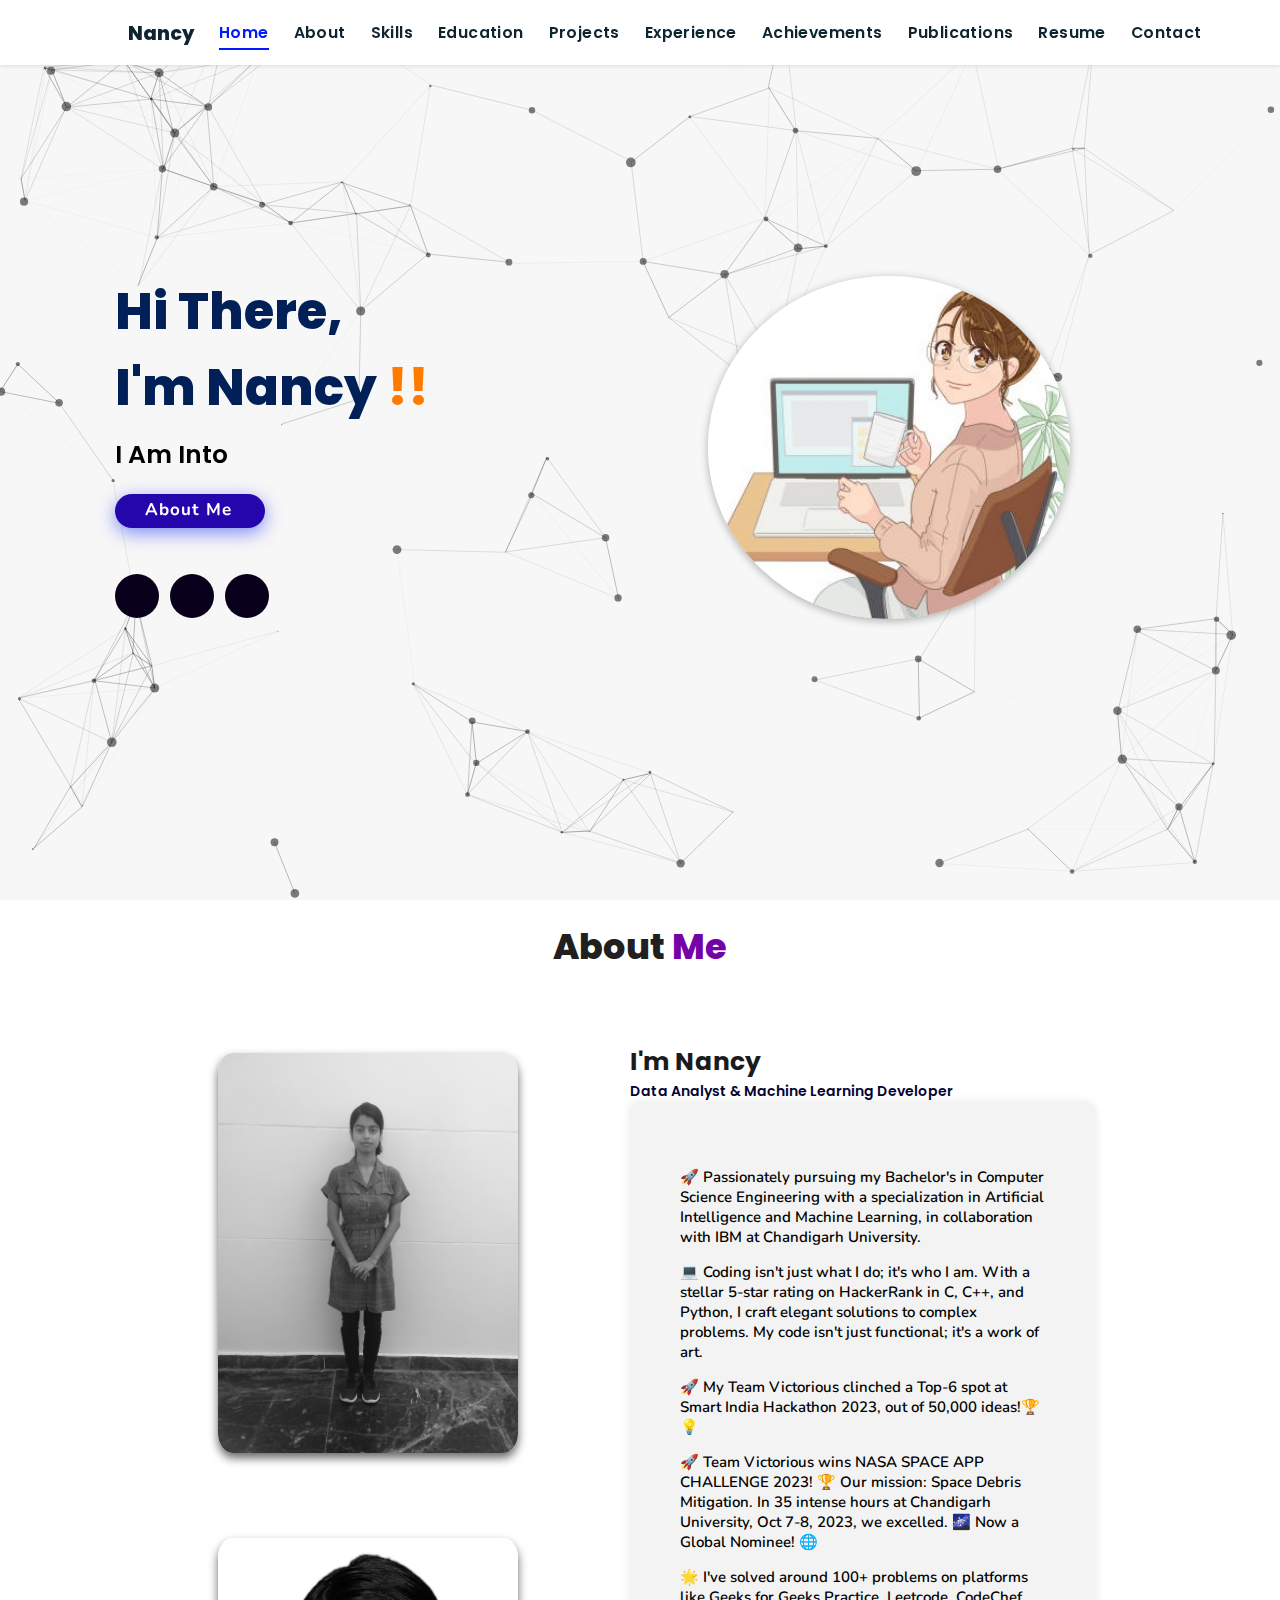
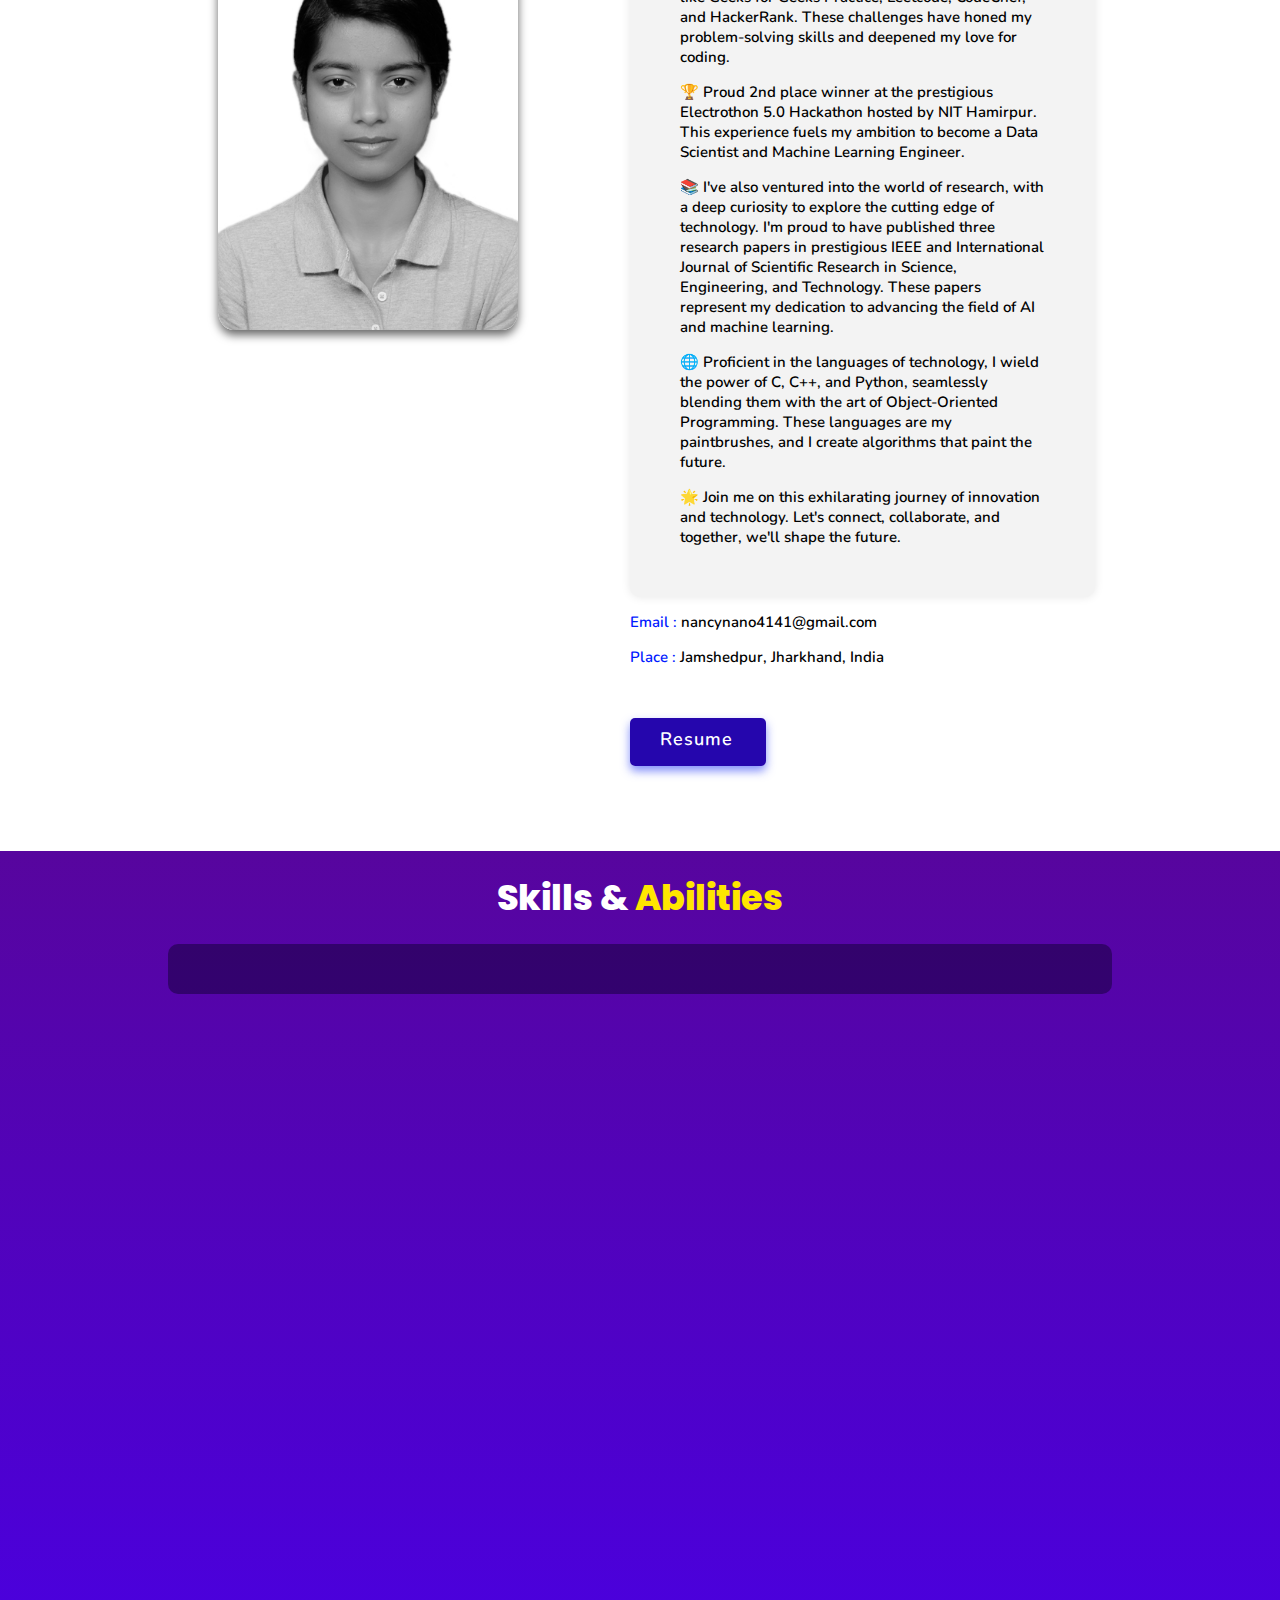
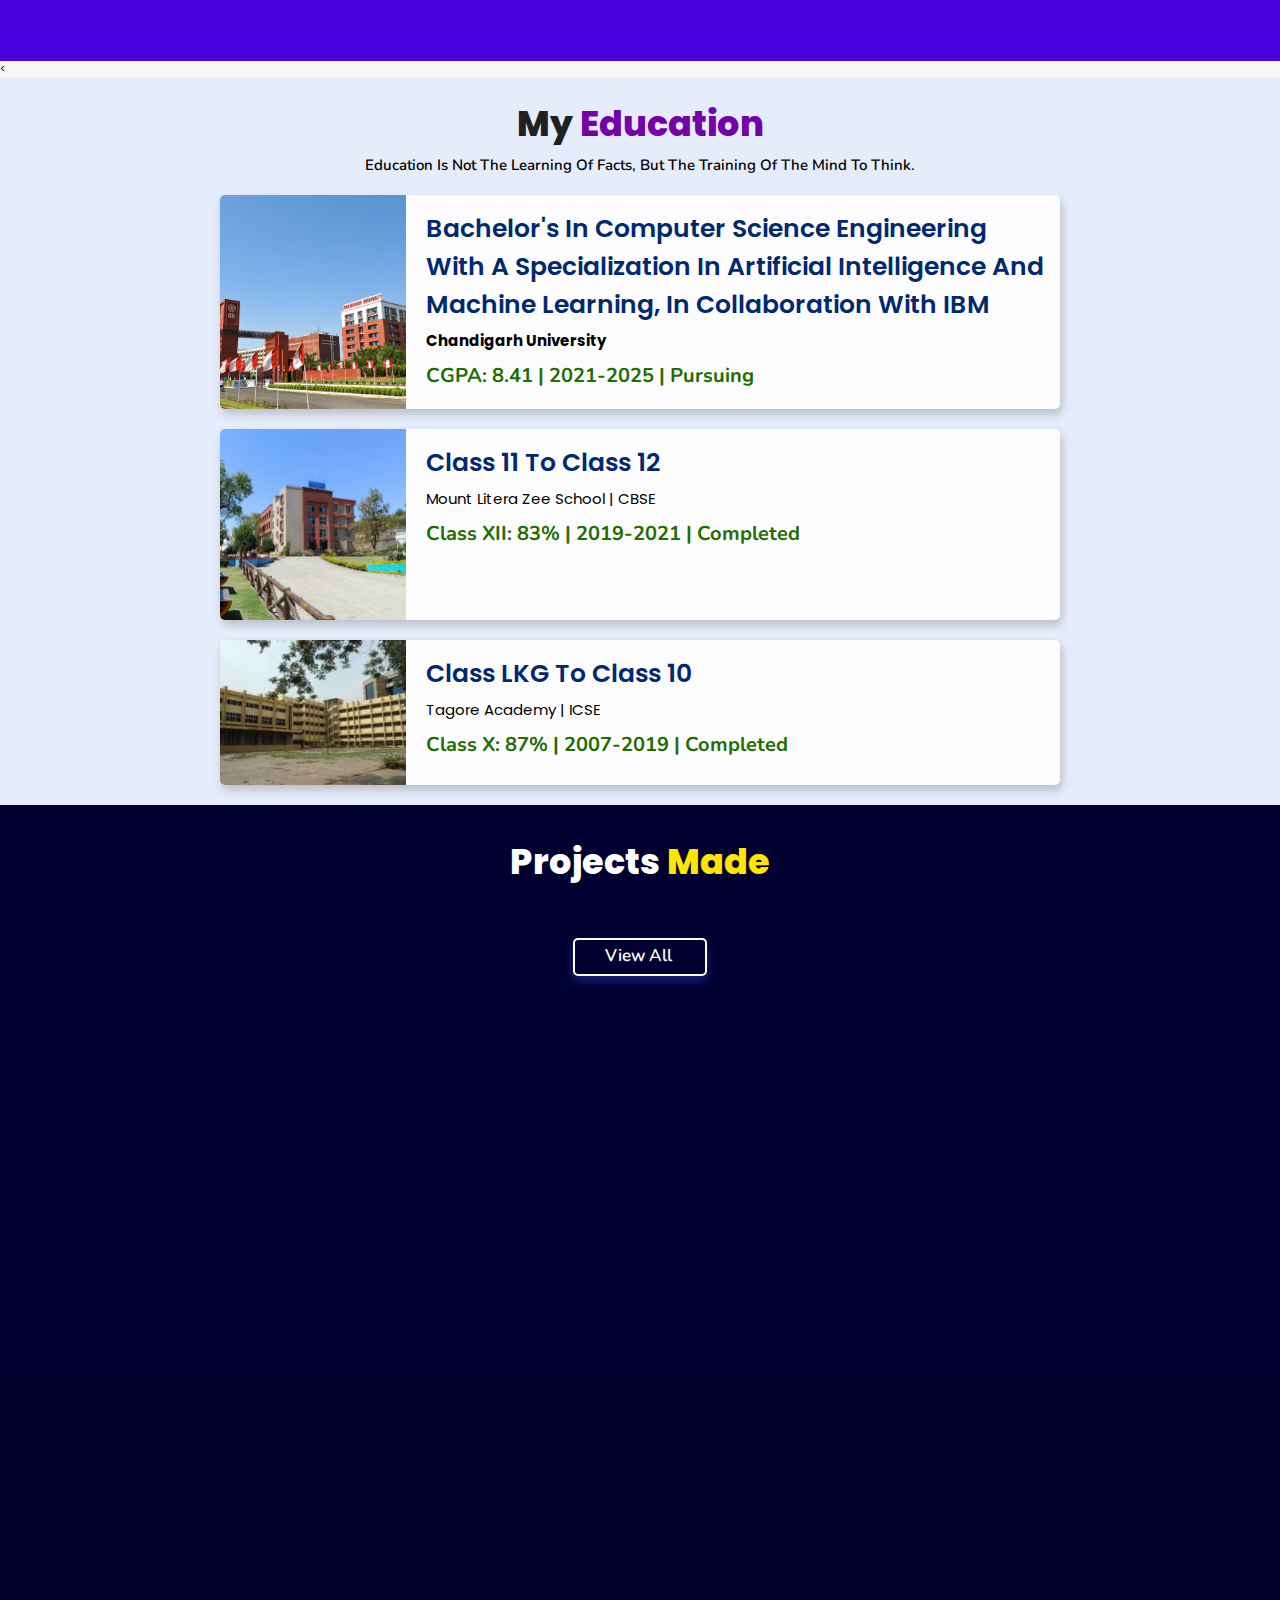
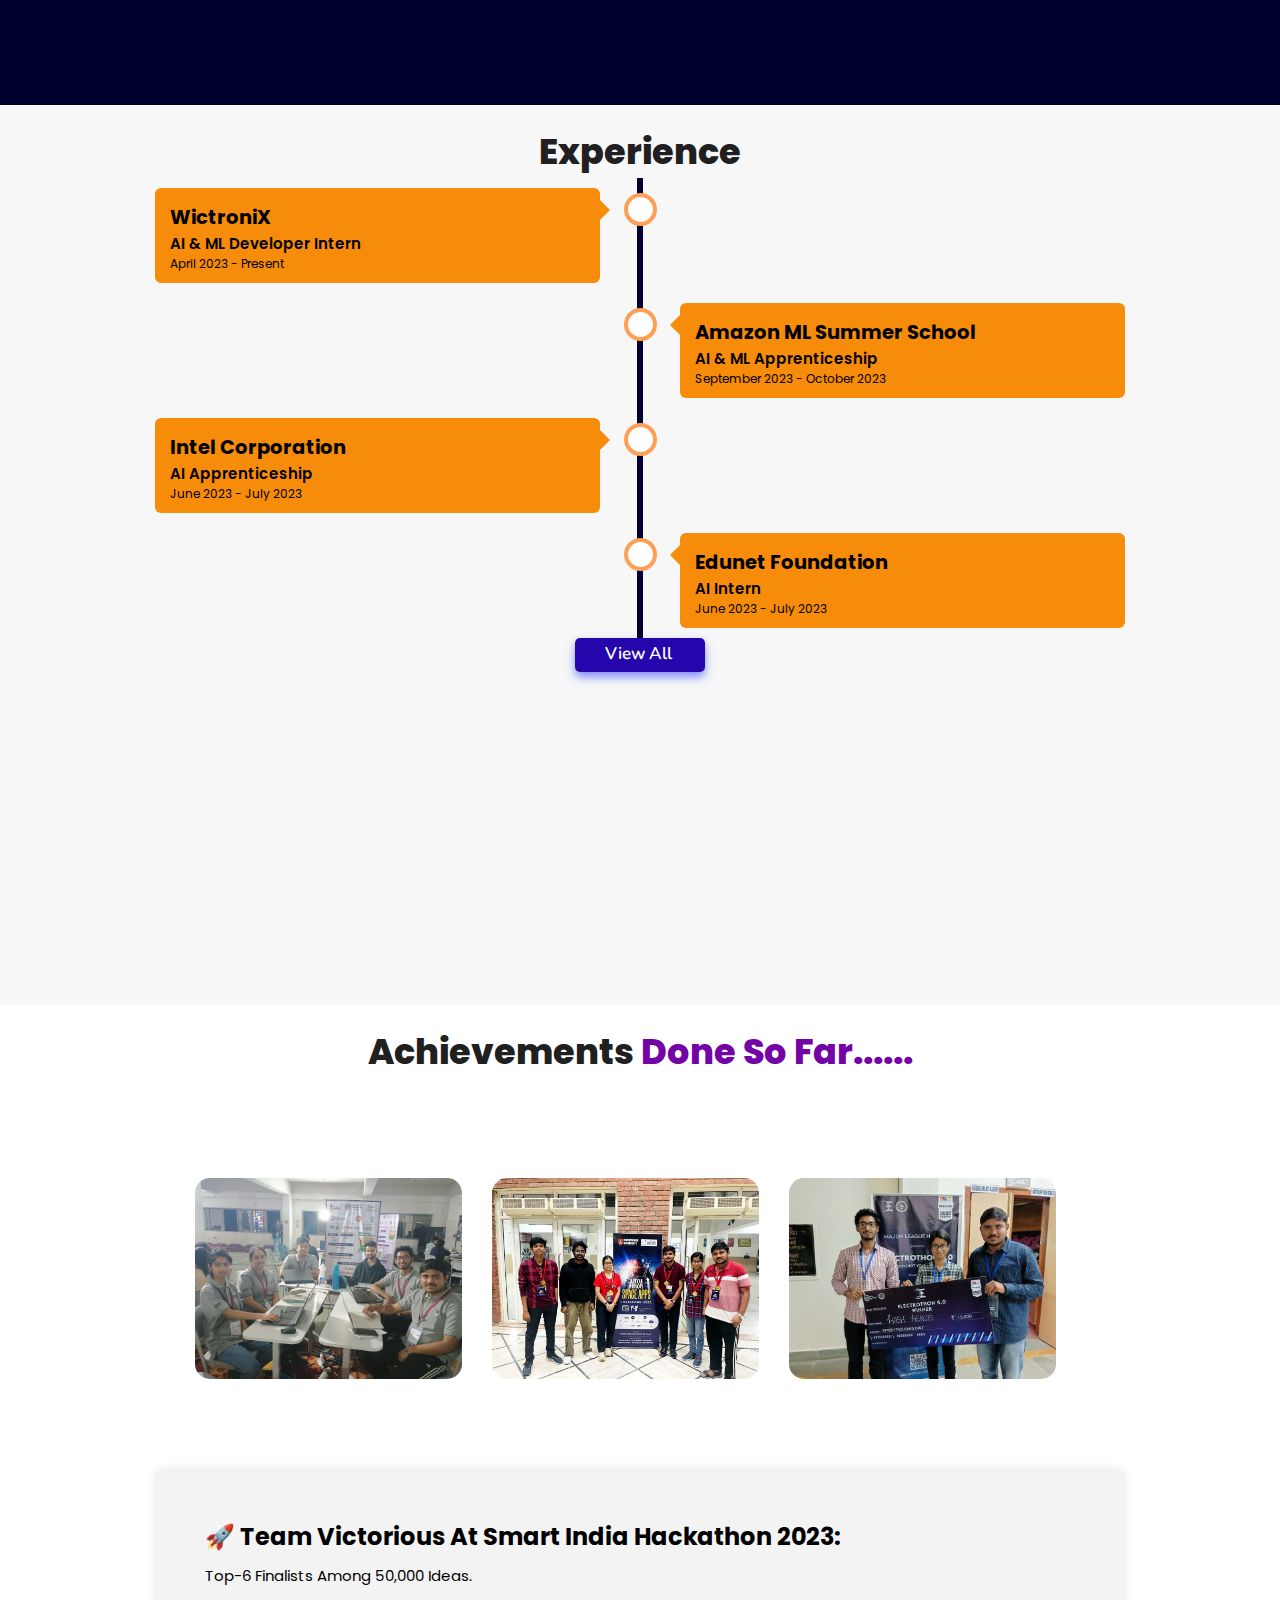
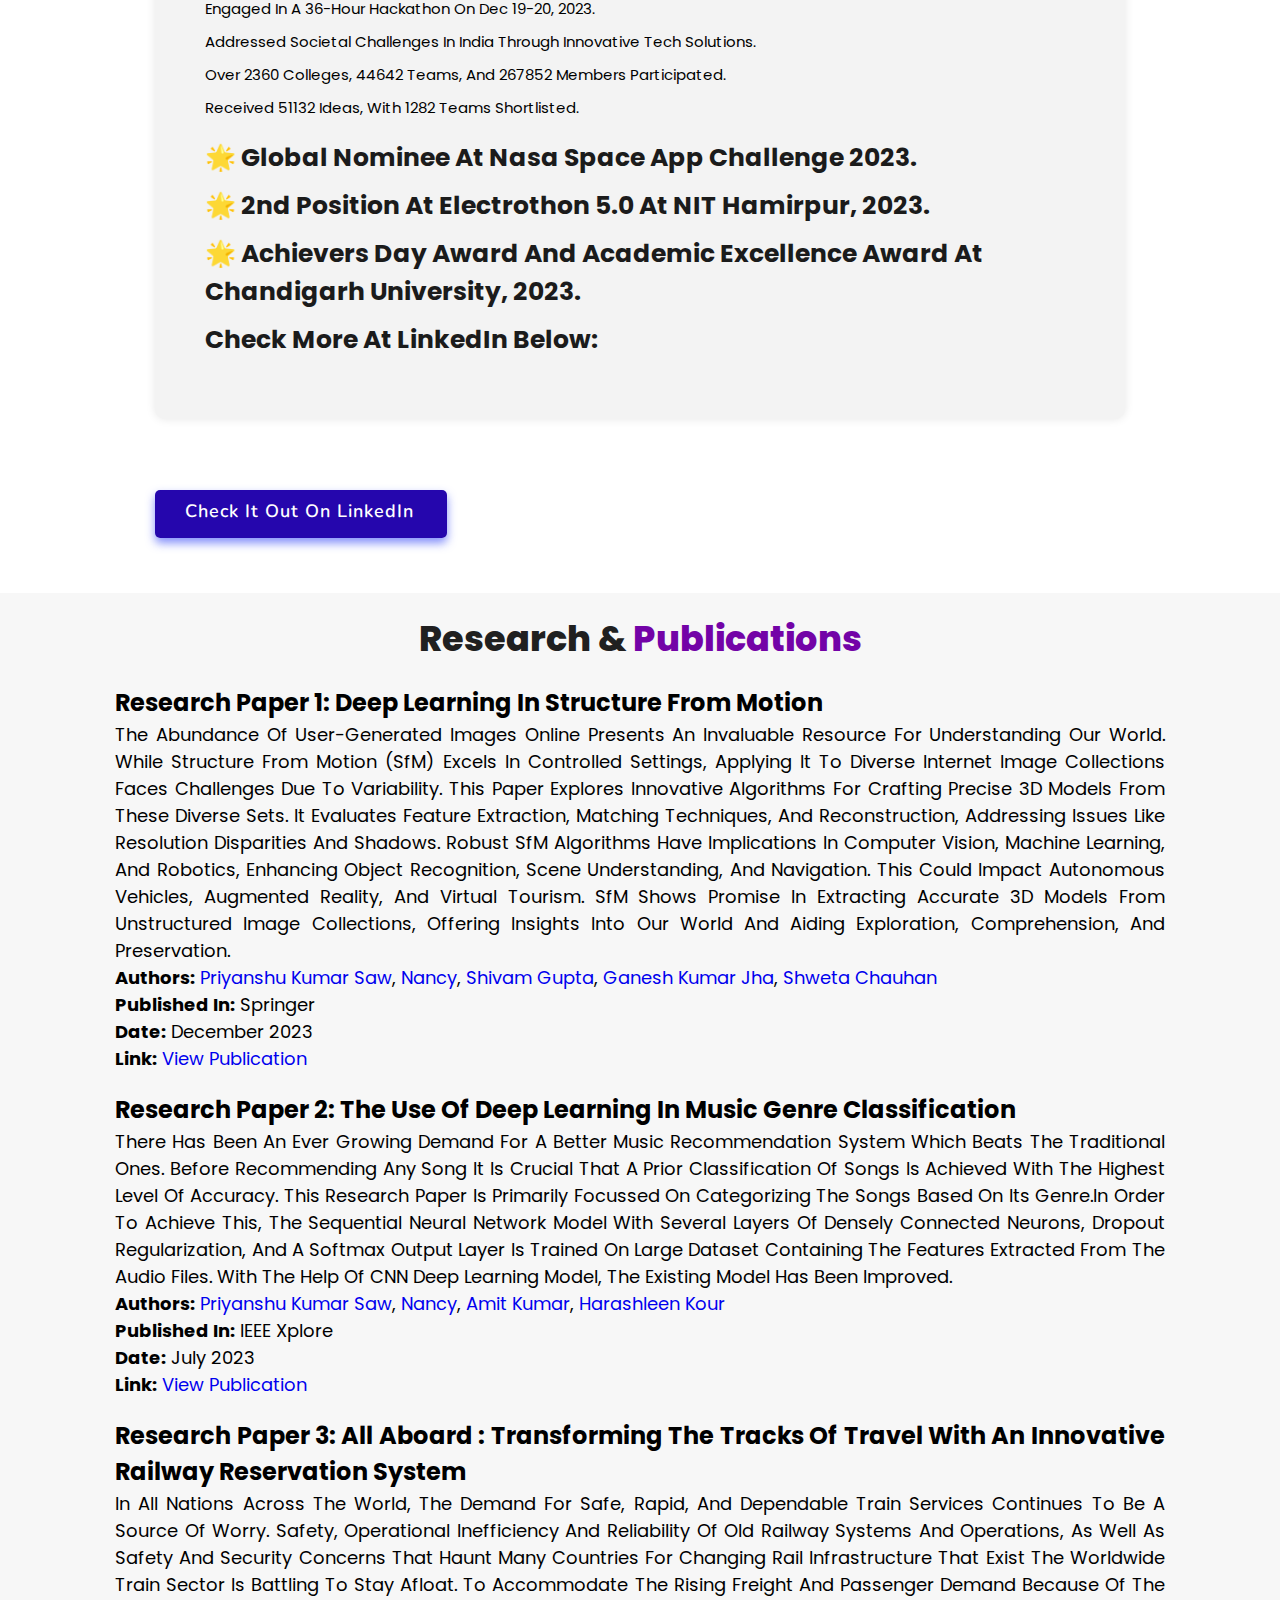
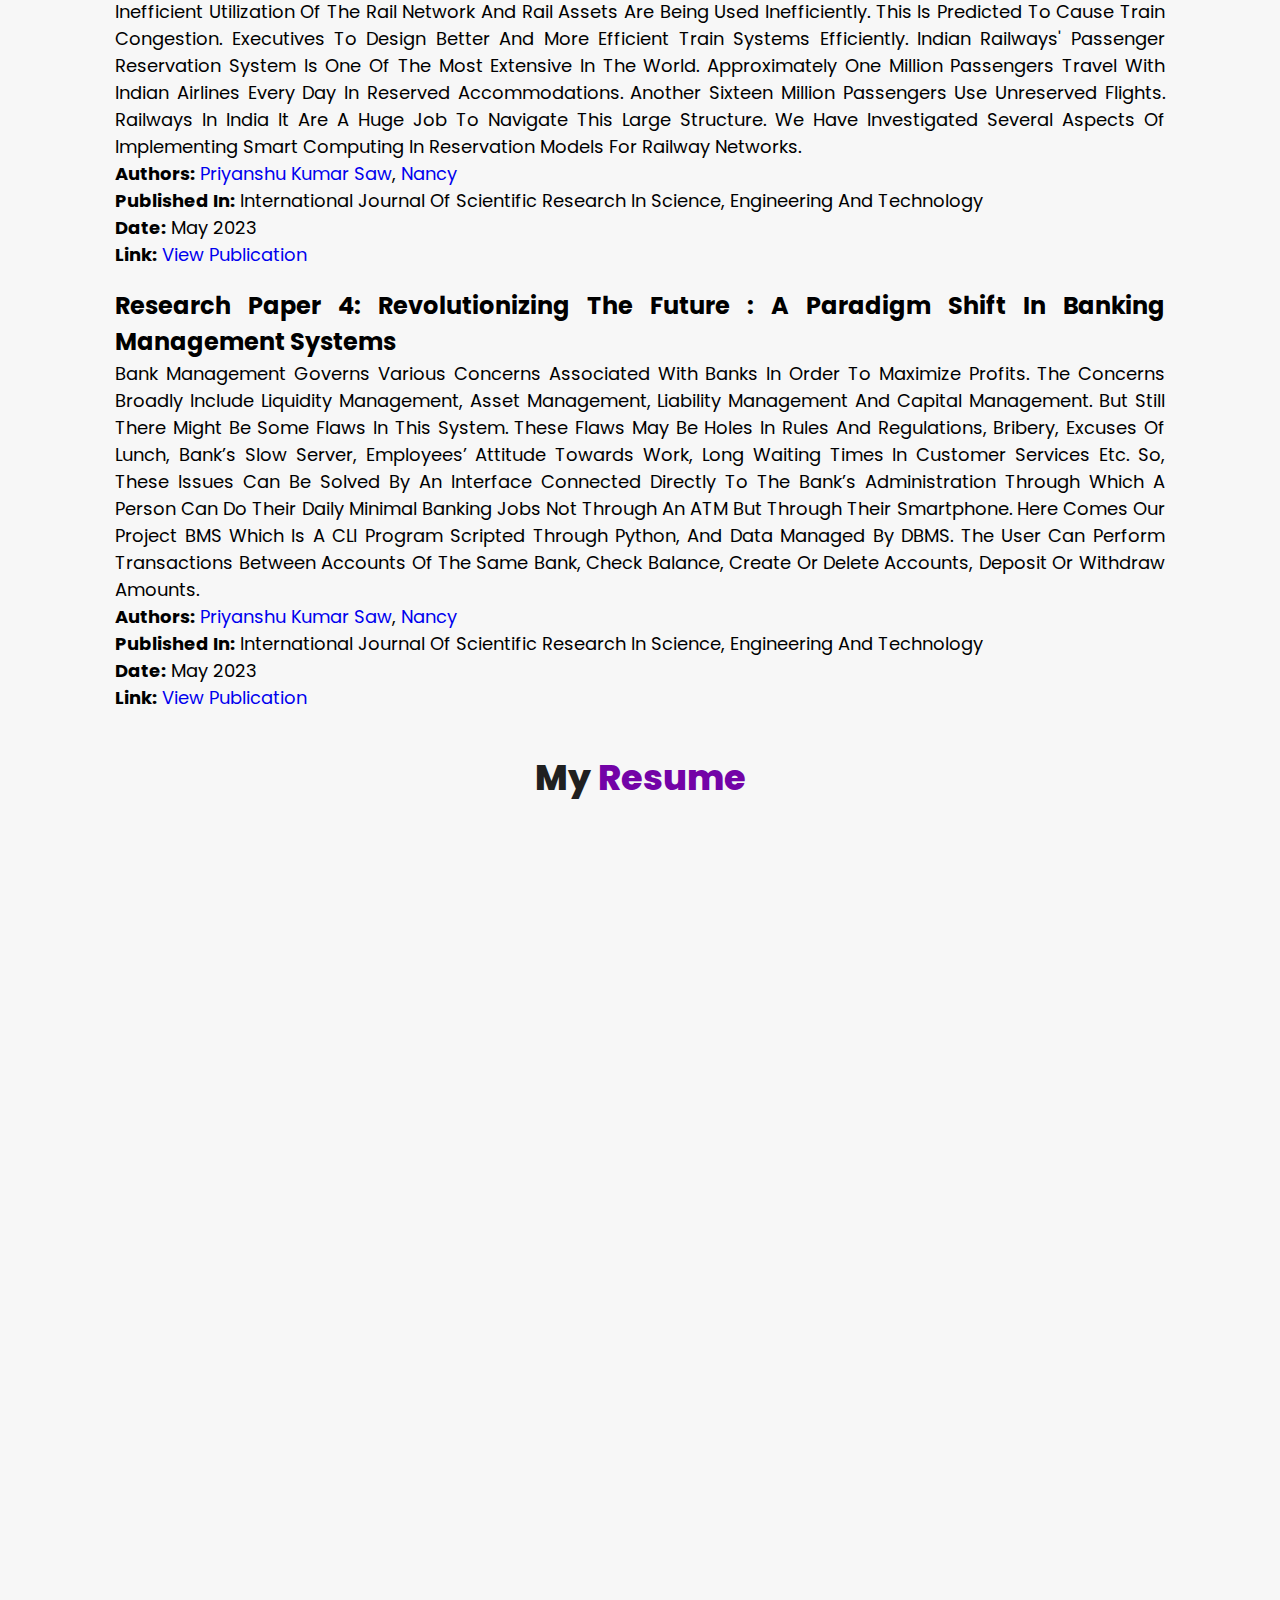
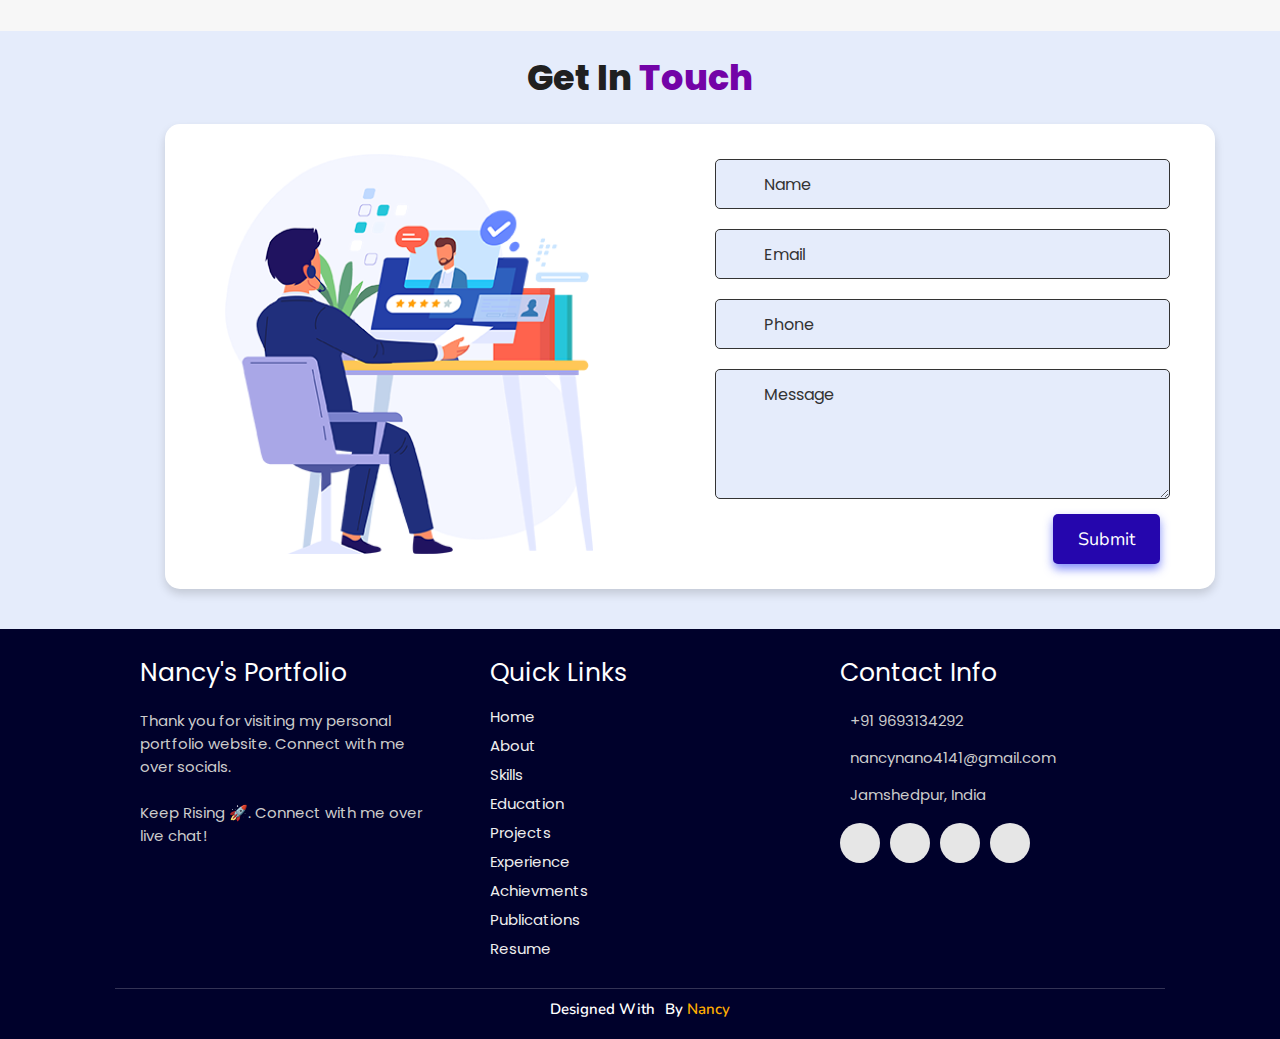
==== index.html @ a31d8640 "Add files via upload" ====
<!DOCTYPE html>
<html lang="en">
<head>
    <meta charset="UTF-8">
    <meta http-equiv="X-UA-Compatible" content="IE=edge">
    <meta name="viewport" content="width=device-width, initial-scale=1.0">
    <meta name="keywords" content="Nancy, portfolio, Nancy, Machine learning, personal portfolio lifecodes, portfolio design, portfolio website, personal portfolio" />
    <meta name="description" content="Welcome to Nancy's Portfolio. Machine Learning and Data Analyst" />
    <!-- Custom CSS -->
    <link rel="stylesheet" href="./assets/css/style.css">
    <link rel="stylesheet" href="https://maxcdn.icons8.com/fonts/icons8-color-palette.css">
    <!-- Font Awesome -->
    <link rel="stylesheet" href="https://cdnjs.cloudflare.com/ajax/libs/font-awesome/5.15.3/css/all.min.css" integrity="sha512-iBBXm8fW90+nuLcSKlbmrPcLa0OT92xO1BIsZ+ywDWZCvqsWgccV3gFoRBv0z+8dLJgyAHIhR35VZc2oM/gI1w==" crossorigin="anonymous" referrerpolicy="no-referrer" />
    <link rel="stylesheet" href="https://cdnjs.cloudflare.com/ajax/libs/font-awesome/6.0.0-beta3/css/all.min.css" integrity="sha384-KyZXEAg3QhqLMpG8r+64NbFV2vIg2OPhvmsuV7kPBfB0+6z3fe4z5Zv5CuUt2nCJ" crossorigin="anonymous">
    
    <!-- Favicon -->
    <link id='favicon' rel="shortcut icon" href="./assets/images/favicon.png" type="image/x-png">
    <title>Portfolio | Nancy </title>
</head>
<body oncontextmenu="return false">

<!-- pre loader -->
<!-- <div class="loader-container">
  <img draggable="false" src="./assets/images/preloader.gif" alt="">
</div> -->

<!-- navbar starts -->
<header>
        <a href="/" class="logo"><i class="fab fa-node-js"></i> Nancy</a>

        <div id="menu" class="fas fa-bars"></div>
        <nav class="navbar">
            <ul>
            <li><a class="active" href="#home">Home</a></li>
            <li><a href="#about">About</a></li>
            <li><a href="#skills">Skills</a></li>
            <li><a href="#education">Education</a></li>
            <li><a href="#work">Projects</a></li>
            <li><a href="#experience">Experience</a></li>
            <li><a href="#achievements">Achievements</a></li>
            
            <li><a href="#publications">Publications</a></li>
            <li><a href="#resume">Resume</a></li>
            <li><a href="#contact">Contact</a></li>
            </ul>
        </nav>
</header>
<!-- navbar ends -->


<!-- hero section starts -->
<section class="home" id="home">
    <div id="particles-js"></div>

    <div class="content">
    <h2>Hi There,<br/> I'm Nancy <span> !!</span></h2>
    <p>i am into <span class="typing-text"></span></p>
    <a href="#about" class="btn"><span>About Me</span>
      <i class="fas fa-arrow-circle-down"></i>
    </a>
    <div class="socials">
        <ul class="social-icons">
          <li><a class="linkedin" aria-label="LinkedIn" href="https://www.linkedin.com/in/Nancy969/" target="_blank"><i class="fab fa-linkedin"></i></a></li> 
          <li><a class="github" aria-label="GitHub" href="https://github.com/Nano6606" target="_blank"><i class="fab fa-github"></i></a></li>
          <!-- <li><a class="twitter" aria-label="Twitter" href="https://twitter.com/Nancy7470" target="_blank"><i class="fab fa-twitter"></i></a></li> -->
          <li><a class="telegram" aria-label="Telegram" href="https://t.me/Nancy6606" target="_blank"><i class="fab fa-telegram-plane"></i></a></li>
          <!-- <li><a class="instagram" aria-label="Instagram" href="https://www.instagram.com/Nancykumarsaw7470/"><i class="fab fa-instagram" target="_blank"></i></a></li> -->
          
          <!-- <li><a class="leetcode" aria-label="LeetCode" href="https://leetcode.com/Nancykumarsaw7470/">
                 <i class="fab fa-codepen" target="_blank"></i>
                </a></li> -->
          <!-- <li><a class="leetcode" aria-label="LeetCode" href="https://leetcode.com/your_username" target="_blank"><img src="path_to_leetcode_logo.png" alt="LeetCode"></a></li> -->
    
          <!-- <li><a class="codechef" aria-label="CodeChef" href="https://www.codechef.com/users/your_username_here"><i class="fas fa-code"></i></a></li>
          <li><a class="codechef" aria-label="CodeChef" href="https://www.codechef.com/users/your_username_here"><i class="fas fa-code"></i></a></li>
          <li><a class="leetcode" aria-label="LeetCode" href="https://leetcode.com/Nancy6268/" target="_blank"><span class="leetcode-icon"></span></a></li> -->
          <!-- <li><a class="dev" aria-label="Dev" href="https://dev.to/jigarsable" target="_blank"><i class="fab fa-dev"></i></a></li> -->
        </ul>
      </div>
    </div>
<div class="image">
    <img draggable="false" class="tilt" src="./assets/images/hero.png" alt="">
</div>
</section>
<!-- hero section ends -->


<!-- about section starts -->
<section class="about" id="about">
  <h2 class="heading"><i class="fas fa-user-alt"></i> About <span>Me</span></h2>
  
  <div class="row">

      <div class="image">
          <img draggable="true" class="tilt" src="./assets/images/profile2.jpg">
          <img draggable="true" class="tilt" src="./assets/images/profile3.jpg" alt="">
          <!-- <img draggable="true" class="tilt" src="./assets/images/profile.jpg">
          <img draggable="false" class="tilt" src="./assets/images/profile4.jpg" alt=""> -->
      </div>
      <div class="content">
          <h3>I'm Nancy</h3>
          <span class="tag">Data Analyst & Machine Learning Developer</span>
          
          <div class="content-container">
            <div class="content">
                <p class="info">
                    🚀 Passionately pursuing my Bachelor's in Computer Science Engineering with a specialization in Artificial Intelligence and Machine Learning, in collaboration with IBM at Chandigarh University.
                </p>
                <p class="info">
                    💻 Coding isn't just what I do; it's who I am. With a stellar 5-star rating on HackerRank in C, C++, and Python, I craft elegant solutions to complex problems. My code isn't just functional; it's a work of art.
                </p>
                <p class="info">
                    🚀 My Team Victorious clinched a Top-6 spot at Smart India Hackathon 2023, out of 50,000 ideas!🏆💡
                </p>
                <p class="info">
                    🚀 Team Victorious wins NASA SPACE APP CHALLENGE 2023! 🏆 Our mission: Space Debris Mitigation. In 35 intense hours at Chandigarh University, Oct 7-8, 2023, we excelled. 🌌 Now a Global Nominee! 🌐
                </p>
                <p class="info">
                    🌟 I've solved around 100+ problems on platforms like Geeks for Geeks Practice, Leetcode, CodeChef, and HackerRank. These challenges have honed my problem-solving skills and deepened my love for coding.
                </p>
                <p class="info">
                    🏆 Proud 2nd place winner at the prestigious Electrothon 5.0 Hackathon hosted by NIT Hamirpur. This experience fuels my ambition to become a Data Scientist and Machine Learning Engineer.
                </p>
                <p class="info">
                    📚 I've also ventured into the world of research, with a deep curiosity to explore the cutting edge of technology. I'm proud to have published three research papers in prestigious IEEE and International Journal of Scientific Research in Science, Engineering, and Technology. These papers represent my dedication to advancing the field of AI and machine learning.
                </p>
                <p class="info">
                    🌐 Proficient in the languages of technology, I wield the power of C, C++, and Python, seamlessly blending them with the art of Object-Oriented Programming. These languages are my paintbrushes, and I create algorithms that paint the future.
                </p>
                
                <!-- <p class="info">
                    🔍 Forever excited about emerging technologies, I thrive on the challenge of staying at the forefront of the ever-evolving tech landscape. Explore my digital badges and achievements <a href="https://www.credly.com/users/Nancy-kumar-saw" target="_blank">here</a>.
                </p> -->
               
                <p class="info">
                    🌟 Join me on this exhilarating journey of innovation and technology. Let's connect, collaborate, and together, we'll shape the future.
                </p>
            </div>
        </div>
          
          <div class="box-container">
              <div class="box">
                  <p><span> email : </span> nancynano4141@gmail.com</p>
                  <p><span> place : </span> Jamshedpur, Jharkhand, India</p>
              </div>
          </div>
          
          <div class="resumebtn">
              <a href="https://drive.google.com/drive/folders/1vWmXts12E0iheEcPfDHANYdvGEPtrh9y?usp=sharing" target="_blank" class="btn"><span>Resume</span>
                  <i class="fas fa-chevron-right"></i>
              </a>
          </div>

      </div>
  </div>
</section>
<!-- about section ends -->



<!-- skills section starts -->
<section class="skills" id="skills">

    <h2 class="heading"><i class="fas fa-laptop-code"></i> Skills & <span>Abilities</span></h2>

    <div class="container">
          <div class="row" id="skillsContainer">

            <!-- <div class="bar">
              <div class="info">
                <img src="https://img.icons8.com/color/48/000000/adobe-xd.png"/>
                <span>AdobeXD</span>
              </div>
            </div> -->

      </div>
</div>
</section>
<!-- skills section ends -->
<



<!-- education section starts -->
<section class="education" id="education">

  <h1 class="heading"><i class="fas fa-graduation-cap"></i> My <span>Education</span></h1>

    <p class="qoute">Education is not the learning of facts, but the training of the mind to think.</p>

    <div class="box-container">

    <div class="box">
        <div class="image">
        <img draggable="false" src="./assets/images/educat/college.jpg" alt="">
        </div>
        <div class="content">
        <h3>Bachelor's in Computer Science Engineering with a specialization in Artificial Intelligence and Machine Learning, in collaboration with IBM</h3>
        <p><b>Chandigarh University</b></p>
        <h4>CGPA: 8.41 | 2021-2025 | Pursuing</h4>
        </div>
    </div>

    <div class="box">
      <div class="image">
      <img draggable="false" src="./assets/images/educat/school1.jpg" alt="">
      </div>
      <div class="content">
      <h3>Class 11 to Class 12</h3>
      <p>Mount Litera Zee School | CBSE</p>
      <h4> Class XII: 83% | 2019-2021 | Completed</h4>
      </div>
    </div>

    <div class="box">
      <div class="image">
      <img draggable="false" src="./assets/images/educat/school.jpg" alt="">
      </div>
      <div class="content">
      <h3>Class LKG to Class 10</h3>
      <p>Tagore Academy | ICSE</p>
      <h4>Class X: 87% | 2007-2019 | Completed</h4>
      </div>
    </div>

</div>
</section>
<!-- education section ends -->

<!-- work project section starts -->
<section class="work" id="work">

  <h2 class="heading"><i class="fas fa-laptop-code"></i> Projects <span>Made</span></h2>

  <div class="box-container">


</div>

<div class="viewall">
  <a href="/projects" class="btn"><span>View All</span>
    <i class="fas fa-arrow-right"></i>
</a>
</div>

</section>
<!-- work project section ends -->

<!-- experience section starts -->
<section class="experience" id="experience">

  <h2 class="heading"><i class="fas fa-briefcase"></i> Experience </h2>

  <div class="timeline">

    <div class="container left">
      <div class="content">
        <div class="tag">
          <h2>WictroniX</h2>
        </div>
        <div class="desc">
            <h3>AI & ML Developer Intern</h3>
            <p>April 2023 - present</p>
        </div>
      </div>
    </div>
    <div class="container right">
      <div class="content">
        <div class="tag">
          <h2>Amazon ML Summer School</h2>
        </div>
        <div class="desc">
            <h3> AI & ML Apprenticeship</h3>
            <p>September 2023 - October 2023</p>
        </div>
      </div>
    </div>
    <div class="container left">
      <div class="content">
        <div class="tag">
          <h2>Intel Corporation</h2>
        </div>
        <div class="desc">
            <h3> AI Apprenticeship</h3>
            <p>June 2023 - July 2023</p>
        </div>
      </div>
    </div>
    <div class="container right">
      <div class="content">
        <div class="tag">
          <h2>Edunet Foundation</h2>
        </div>
        <div class="desc">
            <h3>AI Intern</h3>
            <p>June 2023 - July 2023</p>
        </div>
      </div>
    </div>
    
    
  <div class="morebtn">
    <a href="/experience" class="btn"><span>View All</span>
      <i class="fas fa-arrow-right"></i>
  </a>
  </div>

</div>

</section>
<!-- experience section ends -->

<!-- Achievments section starts -->
<section class="achievements" id="achievements">
  <h2 class="heading"><i class="fas fa-user-alt"></i> Achievements <span>done so far......</span></h2>
  
  <div class="row">

    <div class="image-container">
      <div class="row">
          <img draggable="true" class="tilt" src="./assets/images/hack1.jpg">
          <img draggable="true" class="tilt" src="./assets/images/hack2.jpg">
          <img draggable="true" class="tilt" src="./assets/images/hack3.jpg">
          <img draggable="true" class="tilt" src="./assets/images/hack5.jpg" alt="">
      </div>
      <!-- <div class="row">
          <img draggable="true" class="tilt" src="./assets/images/hack5.jpg" alt="">
          <img draggable="true" class="tilt" src="./assets/images/hack6.jpg">
          <img draggable="false" class="tilt" src="./assets/images/hack4.jpg" alt="">
      </div> -->
  </div>
  
      <!-- <div class="content">
          <h3>I'm Nancy</h3>
          <span class="tag">Data Analyst & Machine Learning Developer</span>
          
          <div class="content-container">
            <div class="content">
                <p class="info">
                  🚀 Team Victorious at Smart India Hackathon 2023:
                  - Top-6 finalists among 50,000 ideas.
                  - 36-hour hackathon on Dec 19-20, 2023.
                  - Addressed societal challenges in India using tech.
                  - 2360 colleges, 44642 teams, 267852 members participated.
                  - 51132 ideas submitted; 1282 shortlisted teams.
      
                  🌟 Project Highlight:
                  - "Creating Intelligent Devices to Improve the Commutation Sector."
                  - Integrated with MapmyIndia, utilizing India's NAVIC navigation system.
                  - Offers real-time navigation, even in GPS-challenged areas.
                  - Focus on comprehensive traffic insights, 3D landmark modeling, and data security tailored to India's needs.
                </p>
                
            </div>
        </div> -->
        <div class="content-container">
          <div class="content">
              <div class="hackathon-info">
                  <h2>🚀 Team Victorious at Smart India Hackathon 2023:</h2>
                  <ul>
                      <li>Top-6 finalists among 50,000 ideas.</li>
                      <li>Engaged in a 36-hour hackathon on Dec 19-20, 2023.</li>
                      <li>Addressed societal challenges in India through innovative tech solutions.</li>
                      <li>Over 2360 colleges, 44642 teams, and 267852 members participated.</li>
                      <li>Received 51132 ideas, with 1282 teams shortlisted.</li>
                  </ul>
                  
              </div>
              <div class="project-highlight">
                  <h3>🌟 Global Nominee at Nasa Space App challenge 2023.</h3>
                  <h3>🌟 2nd Position at Electrothon 5.0 at NIT Hamirpur, 2023.</h3>
                  <h3>🌟 Achievers day award and Academic Excellence award at Chandigarh University, 2023.</h3>
                  <!-- <h3>🌟 Engineers day award and Researcher of the year award at Chandigarh University, 2023.</h3>
                  <h3>🌟 Best Poster presentation through Research Paper award at CSIR-CSIO, Chandigarh.</h3> -->
                  <h3>Check More at LinkedIn Below:</h3>
                  <!-- <p>
                      
                  </p> -->
              </div>
          </div>
      </div>
      
          <!-- <div class="box-container">
              <div class="box">
                  <p><span> email : </span> Nancykumar7470@gmail.com</p>
                  <p><span> place : </span> Hazaribagh, Jharkhand, India - 825406</p>
              </div>
          </div> -->
          
          <div class="resumebtn">
              <a href="https://www.linkedin.com/in/nancy969" target="_blank" class="btn"><span>Check it out on LinkedIn</span>
                  <i class="fas fa-chevron-right"></i>
              </a>
          </div>

      </div>
  </div>
</section>


<!-- Achievment section ends -->

<!-- research/publications section starts -->
<!-- <section class="publications" id="publications"> -->
  <section class="publications" id="publications" style="line-height: 1.5;">
    <h2 class="heading"><i class="fas fa-book"></i> Research & <span>Publications</span></h2>
  <div class="publication" style="text-align: justify;">
  
  <div class="container">
    <div class="publication">
      <div style="margin-top: 20px;"></div>
      <h2 style="font-size: 24px;">Research Paper 1: Deep learning in Structure From Motion</h2>
      <p style="font-size: 18px;">The abundance of user-generated images online presents an invaluable
        resource for understanding our world. While Structure from Motion (SfM) excels
        in controlled settings, applying it to diverse internet image collections faces challenges due to variability. This paper explores innovative algorithms for crafting
        precise 3D models from these diverse sets. It evaluates feature extraction, matching techniques, and reconstruction, addressing issues like resolution disparities
        and shadows. Robust SfM algorithms have implications in computer vision, machine learning, and robotics, enhancing object recognition, scene understanding,
        and navigation. This could impact autonomous vehicles, augmented reality, and
        virtual tourism. SfM shows promise in extracting accurate 3D models from unstructured image collections, offering insights into our world and aiding exploration, comprehension, and preservation.</p>
      <p style="font-size: 18px;"><strong>Authors:</strong> <a href="https://www.linkedin.com/in/priyanshu-kumar-saw/">Priyanshu Kumar Saw</a>, <a href="https://www.linkedin.com/in/nancy969/">Nancy</a>, <a href="https://www.linkedin.com/in/shivamgupta05/">Shivam Gupta</a>, <a href="https://www.linkedin.com/in/ganesh-jha/">Ganesh Kumar Jha</a>, <a href="https://www.linkedin.com/in/shweta-chauhan-1b762624a/">Shweta Chauhan</a></p>
      <p style="font-size: 18px;"><strong>Published in:</strong> Springer</p>
      <p style="font-size: 18px;"><strong>Date:</strong> December 2023</p>
      <p style="font-size: 18px;"><strong>Link:</strong> <a href="http://www.icaaaiml.com">View Publication</a></p>
    </div>

    <!-- Add space between publications -->
    <div style="margin-top: 20px;"></div>

    <div class="publication">
      <div style="margin-top: 20px;"></div>
      <h2 style="font-size: 24px;">Research Paper 2: The Use Of Deep Learning In Music Genre Classification</h2>
      <p style="font-size: 18px;">There has been an ever growing demand for a better music recommendation system which beats the traditional ones. Before recommending any song it is crucial that a prior classification of songs is achieved with the highest level of accuracy. This research paper is primarily focussed on categorizing the songs based on its genre.In order to achieve this, the sequential Neural network model with several layers of densely connected neurons, dropout regularization, and a Softmax output layer is trained on large dataset containing the features extracted from the audio files. With the help of CNN deep learning model, the existing model has been improved.</p>
      <p style="font-size: 18px;"><strong>Authors:</strong> <a href="https://www.linkedin.com/in/Priyanshu/">Priyanshu Kumar Saw</a>, <a href="https://www.linkedin.com/in/nancy969/">Nancy</a>, <a href="https://www.linkedin.com/in/amit-kumar-478905276/">Amit Kumar</a>, <a href="https://www.linkedin.com/in/harashleen-kour-9049381b9/">Harashleen Kour</a></a></p>
      <p style="font-size: 18px;"><strong>Published in:</strong> IEEE Xplore</p>
      <p style="font-size: 18px;"><strong>Date:</strong> July 2023</p>
      <p style="font-size: 18px;"><strong>Link:</strong> <a href="https://ieeexplore.ieee.org/document/10308243">View Publication</a></p>
    </div>
  </div>
  <!-- Add space between publications -->
  <div style="margin-top: 20px;"></div>

  <div class="publication">
    <div style="margin-top: 20px;"></div>
    <h2 style="font-size: 24px;">Research Paper 3: All Aboard : Transforming the Tracks of Travel with an Innovative Railway Reservation System</h2>
    <p style="font-size: 18px;">In all nations across the world, the demand for safe, rapid, and dependable train services continues to be a source of worry. Safety, operational inefficiency and reliability of old railway systems and operations, as well as safety and security concerns that haunt many countries for changing rail infrastructure that exist the worldwide train sector is battling to stay afloat. to accommodate the rising freight and passenger demand because of the inefficient utilization of the rail network and Rail assets are being used inefficiently. This is predicted to cause train congestion. executives to design better and more efficient train systems efficiently. Indian Railways' passenger reservation system is one of the most extensive in the world. Approximately one million passengers travel with Indian Airlines every day in reserved accommodations. Another sixteen million passengers use unreserved flights. Railways in India It are a huge job to navigate this large structure. We have investigated several aspects of implementing smart computing in reservation models for railway networks.</p>
    <p style="font-size: 18px;"><strong>Authors:</strong> <a href="https://www.linkedin.com/in/Priyanshu-kumar-saw/">Priyanshu Kumar Saw</a>, <a href="https://www.linkedin.com/in/nancy969/">Nancy</a></p>
    <p style="font-size: 18px;"><strong>Published in:</strong> International Journal of Scientific Research in Science, Engineering and Technology</p>
    <p style="font-size: 18px;"><strong>Date:</strong> May 2023</p>
    <p style="font-size: 18px;"><strong>Link:</strong> <a href="https://ijsrset.com/IJSRSET12310342">View Publication</a></p>
  </div>
  <div style="margin-top: 20px;"></div>

  <div class="publication">
    <div style="margin-top: 20px;"></div>
    <h2 style="font-size: 24px;">Research Paper 4: Revolutionizing the Future : A Paradigm Shift in Banking Management Systems</h2>
    <p style="font-size: 18px;">Bank management governs various concerns associated with banks in order to maximize profits. The concerns broadly include liquidity management, asset management, liability management and capital management. But still there might be some flaws in this system. These flaws may be holes in rules and regulations, bribery, excuses of lunch, bank’s slow server, employees’ attitude towards work, long waiting times in customer services etc. So, these issues can be solved by an interface connected directly to the bank’s administration through which a person can do their daily minimal banking jobs not through an ATM but through their smartphone. Here comes our project BMS which is a CLI program scripted through python, and data managed by DBMS. The user can perform transactions between accounts of the same bank, check balance, create or delete accounts, deposit or withdraw amounts.</p>
    <p style="font-size: 18px;"><strong>Authors:</strong> <a href="https://www.linkedin.com/in/Priyanshu-kumar-saw/">Priyanshu Kumar Saw</a>, <a href="https://www.linkedin.com/in/nancy969/">Nancy</a></p>
    <p style="font-size: 18px;"><strong>Published in:</strong> International Journal of Scientific Research in Science, Engineering and Technology</p>
    <p style="font-size: 18px;"><strong>Date:</strong> May 2023</p>
    <p style="font-size: 18px;"><strong>Link:</strong> <a href="https://ijsrset.com/IJSRSET2310345">View Publication</a></p>
  </div>
</div>
</section>

<!-- research/publications section ends -->



<!-- resume section starts -->
<section class="resume" id="resume">

  <h2 class="heading"><i class="fas fa-file-alt"></i> My <span>Resume</span></h2>

  <!-- Display PDF using iframe -->
  <iframe src="./assets/Resume.pdf" width="100%" height="600px"></iframe>

</section>
<!-- resume section ends -->


<!-- contact section starts -->
<section class="contact" id="contact">
  
  <h2 class="heading"><i class="fas fa-headset"></i> Get in <span>Touch</span></h2>

  <div class="container">
    <div class="content">
      <div class="image-box">
        <img draggable="false" src="./assets/images/contact1.png" alt="">
      </div>
    <form id="contact-form">
      
      <div class="form-group">
        <div class="field">
          <input type="text" name="name" placeholder="Name" required>
          <i class='fas fa-user'></i>
        </div>
        <div class="field">
          <input type="text" name="email" placeholder="Email" required>
          <i class='fas fa-envelope'></i>
        </div>
        <div class="field">
          <input type="text" name="phone" placeholder="Phone">
          <i class='fas fa-phone-alt'></i>
        </div>
        <div class="message">
        <textarea placeholder="Message" name="message" required></textarea>
        <i class="fas fa-comment-dots"></i>
        </div>
        </div>
      <div class="button-area">
        <button type="submit">
          Submit <i class="fa fa-paper-plane"></i></button>
      </div>
    </form>
  </div>
  </div>
</section>
<!-- contact section ends -->


<!-- footer section starts -->
<section class="footer">

  <div class="box-container">

      <div class="box">
          <h3>Nancy's Portfolio</h3>
          <p>Thank you for visiting my personal portfolio website. Connect with me over socials. <br/> <br/> Keep Rising 🚀. Connect with me over live chat!</p>
      </div>

      <div class="box">
          <h3>quick links</h3>
          <a href="#home"><i class="fas fa-chevron-circle-right"></i> home</a>
          <a href="#about"><i class="fas fa-chevron-circle-right"></i> about</a>
          <a href="#skills"><i class="fas fa-chevron-circle-right"></i> skills</a>
          <a href="#education"><i class="fas fa-chevron-circle-right"></i> education</a>
          <a href="#projects"><i class="fas fa-chevron-circle-right"></i> projects</a>
          <a href="#experience"><i class="fas fa-chevron-circle-right"></i> experience</a>
          <a href="#achievments"><i class="fas fa-chevron-circle-right"></i> Achievments</a>
          <a href="#publications"><i class="fas fa-chevron-circle-right"></i> Publications</a>
          <a href="#resume"><i class="fas fa-chevron-circle-right"></i> Resume</a>
      </div>

      <div class="box">
          <h3>contact info</h3>
          <p> <i class="fas fa-phone"></i>+91 9693134292</p>
          <p> <i class="fas fa-envelope"></i>nancynano4141@gmail.com</p>
          <p> <i class="fas fa-map-marked-alt"></i>Jamshedpur, India</p>
          <div class="share">

              <a href="https://www.linkedin.com/in/nancy969" class="fab fa-linkedin" aria-label="LinkedIn" target="_blank"></a>
              <a href="https://github.com/Nano6606" class="fab fa-github" aria-label="GitHub" target="_blank"></a>
              <a href="mailto:nancynano4141@gmail.com" class="fas fa-envelope" aria-label="Mail" target="_blank"></a>
              <!-- <a href="https://twitter.com/Nancy7470" class="fab fa-twitter" aria-label="Twitter" target="_blank"></a> -->
              <a href="https://t.me/Nancy6606" class="fab fa-telegram-plane" aria-label="Telegram" target="_blank"></a>
          </div>
      </div>
  </div>

  <h1 class="credit">Designed with <i class="fa fa-heart pulse"></i> by <a href="https://www.linkedin.com/in/nancy969"> Nancy </a></h1>

</section>
<!-- footer section ends -->


<!-- scroll top btn -->
<a href="#home" aria-label="ScrollTop" class="fas fa-angle-up" id="scroll-top"></a>
<!-- scroll back to top -->


<!-- ==== ALL MAJOR JAVASCRIPT CDNS STARTS ==== -->
<!-- jquery cdn -->
<script src="https://cdnjs.cloudflare.com/ajax/libs/jquery/3.6.0/jquery.min.js" integrity="sha512-894YE6QWD5I59HgZOGReFYm4dnWc1Qt5NtvYSaNcOP+u1T9qYdvdihz0PPSiiqn/+/3e7Jo4EaG7TubfWGUrMQ==" crossorigin="anonymous" referrerpolicy="no-referrer"></script>

<!-- typed.js cdn -->
<script src="https://cdnjs.cloudflare.com/ajax/libs/typed.js/2.0.5/typed.min.js" integrity="sha512-1KbKusm/hAtkX5FScVR5G36wodIMnVd/aP04af06iyQTkD17szAMGNmxfNH+tEuFp3Og/P5G32L1qEC47CZbUQ==" crossorigin="anonymous" referrerpolicy="no-referrer"></script>

<!-- particle.js links -->
<script src="./assets/js/particles.min.js"></script>
<script src="./assets/js/app.js"></script>

<!-- vanilla tilt.js links -->
<script src="https://cdnjs.cloudflare.com/ajax/libs/vanilla-tilt/1.7.0/vanilla-tilt.min.js" integrity="sha512-SttpKhJqONuBVxbRcuH0wezjuX+BoFoli0yPsnrAADcHsQMW8rkR84ItFHGIkPvhnlRnE2FaifDOUw+EltbuHg==" crossorigin="anonymous" referrerpolicy="no-referrer"></script>

<!-- scroll reveal anim -->
<script src="https://unpkg.com/scrollreveal"></script>

<script
      type="text/javascript"
      src="https://cdn.jsdelivr.net/npm/emailjs-com@3/dist/email.min.js"
    ></script>

<!-- ==== ALL MAJOR JAVASCRIPT CDNS ENDS ==== -->

<script src="./assets/js/script.js"></script>

</body>
</html>
---- assets/css/style.css ----
@import url("https://fonts.googleapis.com/css2?family=Poppins:wght@400;600;700&display=swap");
@import url("https://fonts.googleapis.com/css2?family=Nunito:ital,wght@0,300;0,400;0,600;0,700;1,300;1,400&display=swap");

* {
  margin: 0;
  padding: 0;
  box-sizing: border-box;
  text-decoration: none;
  outline: none;
  border: none;
  text-transform: capitalize;
  transition: all 0.2s linear;
}
html {
  font-size: 62.5%;
  overflow-x: hidden;
  scroll-behavior: smooth;
}
body {
  background: #f7f7f7;
  font-family: "Poppins", sans-serif;
}

*::selection {
  background: #2b3dda;
  color: #fff;
}

html {
  font-size: 62.5%;
  overflow-x: hidden;
}
html::-webkit-scrollbar {
  width: 0.8rem;
}
html::-webkit-scrollbar-track {
  background: rgb(235, 202, 245);
}
html::-webkit-scrollbar-thumb {
  background: #420177;
}

/* pre loader start */
.loader-container {
  position: fixed;
  top: 0;
  left: 0;
  z-index: 10000;
  background: #e6eff1;
  display: flex;
  align-items: center;
  justify-content: center;
  height: 100%;
  width: 100%;
}
.loader-container.fade-out {
  top: -120%;
}
/* pre loader end */

/* navbar starts */
header {
  position: fixed;
  top: 0;
  left: 0;
  right: 0;
  z-index: 1000;
  display: flex;
  align-items: center;
  justify-content: space-between;
  padding: 1.7rem 10%;
  height: 6.5rem;
  background-color: #fff;
  box-shadow: 0 1px 4px rgba(146, 161, 176, 0.3);
}
section {
  min-height: 100vh;
  padding: 2rem 9%;
}
.heading {
  font-size: 3.5rem;
  color: rgb(32, 32, 32);
  font-weight: 800;
  text-align: center;
}
.heading span {
  color: rgb(115, 3, 167);
}
header .logo {
  font-size: 1.9rem;
  font-weight: 800;
  text-decoration: none;
  color: #0e2431;
}
header .logo i {
  font-size: 2.2rem;
}
header .logo:hover {
  color: #fc8c05;
}
header .navbar ul {
  list-style: none;
  display: flex;
  justify-content: center;
  align-items: center;
}
header .navbar li {
  margin-left: 2.5rem;
}
header .navbar ul li a {
  font-size: 1.57rem;
  color: #0e2431;
  font-weight: 600;
  text-decoration: none;
  letter-spacing: 0.04rem;
  transition: 0.2s;
}
header .navbar ul li a.active,
header .navbar ul li a:hover {
  color: #011aff;
  border-bottom: 0.2rem solid #011aff;
  padding: 0.5rem 0;
}
/* navbar ends */
.leetcode-icon {
  background-image: url("https://icons8.com/icon/wDGo581Ea5Nf/level-up-your-coding-skills-and-quickly-land-a-job");
  background-size: contain;
  display: inline-block;
  height: 24px;
  width: 24px;
}
/* hamburger icon starts*/
#menu {
  font-size: 3rem;
  cursor: pointer;
  color: rgb(24, 2, 63);
  display: none;
}
@media (max-width: 768px) {
  #menu {
    display: block;
  }
  header .navbar {
    position: fixed;
    top: 6.5rem;
    right: -120%;
    width: 75%;
    height: 100%;
    text-align: left;
    align-items: flex-start;
    background-color: #0e0f31;
  }
  header .navbar ul {
    flex-flow: column;
    padding: 1rem;
  }
  header .navbar ul li {
    text-align: center;
    width: 100%;
    margin: 1rem 0;
    border-radius: 0.5rem;
    width: 26rem;
  }
  header .navbar ul li a {
    display: block;
    padding: 1rem;
    text-align: left;
    color: #fff;
    font-size: 2rem;
  }
  header .navbar ul li a.active,
  header .navbar ul li a:hover {
    padding: 1rem;
    color: #fff;
    border-radius: 0.5rem;
    border-bottom: 0.5rem solid #011aff;
  }
  .fa-times {
    transform: rotate(180deg);
  }
  header .navbar.nav-toggle {
    right: 0;
  }
}
/* hamburger icon ends */

/* hero section starts*/
.home {
  position: relative;
  display: flex;
  flex-wrap: wrap;
  gap: 1.5rem;
  min-height: 100vh;
  align-items: center;
}
.home #particles-js {
  position: absolute;
  top: 0;
  left: 0;
  height: 100%;
  width: 100%;
}
.home::before {
  content: "";
  position: absolute;
  top: 0;
  left: 0;
  height: 100%;
  width: 100%;
}
.home .content {
  flex: 1 1 40rem;
  padding-top: 1rem;
  z-index: 1;
}
.home .image {
  flex: 1 1 40rem;
  z-index: 1;
}
.home .image img {
  width: 70%;
  margin-left: 6rem;
  border-radius: 50%;
  box-shadow: 0 2px 8px rgba(0, 0, 0, 0.3);
  cursor: pointer;
}
.home .image img:hover {
  box-shadow: 0 5px 15px rgba(0, 0, 0, 0.5);
}
.home .content h2 {
  font-size: 5rem;
  font-weight: 800;
  color: #002057;
}
.home .content h2 span {
  font-size: 5rem;
  font-weight: 800;
  color: #ff7b00;
}
.home .content p {
  font-size: 2.5rem;
  color: #000;
  font-weight: 600;
  padding: 1rem 0;
}
.home .content p span {
  font-size: 2.5rem;
  color: rgb(148, 8, 8);
  font-weight: 600;
  padding: 1rem 0;
}
.home .btn {
  margin-top: 1rem;
  position: absolute;
  line-height: 0;
  padding: 1.6rem 3rem;
  border-radius: 4em;
  transition: 0.5s;
  color: #fff;
  background: #2506ad;
  box-shadow: 0px 5px 18px rgba(48, 68, 247, 0.6);
  font-family: "Nunito", sans-serif;
}
.home .btn span {
  font-weight: 700;
  font-size: 1.7rem;
  letter-spacing: 0.1rem;
}
.home .btn i {
  margin-left: 0.3rem;
  font-size: 1.5rem;
  transition: 0.3s;
}
.home .btn:hover {
  background: #1a047e;
}
.home .btn:hover i {
  transform: translateX(5px);
}
/* social icons start */
.socials {
  position: relative;
  margin-top: 9rem;
}
.socials .social-icons {
  padding-left: 0;
  margin-bottom: 0;
  list-style: none;
}
.socials .social-icons li {
  display: inline-block;
  margin-bottom: 14px;
}
.social-icons a {
  font-size: 2rem;
  display: inline-block;
  line-height: 44px;
  color: #00d9ff;
  background-color: #09011b;
  width: 44px;
  height: 44px;
  text-align: center;
  margin-right: 8px;
  border-radius: 100%;
  -webkit-transition: all 0.2s linear;
  -o-transition: all 0.2s linear;
  transition: all 0.2s linear;
}
.social-icons a:active,
.social-icons a:focus,
.social-icons a:hover {
  color: #fff;
  background-color: #0685da;
}
.social-icons a.github:hover {
  background-color: #0e0e0e;
}
.social-icons a.twitter:hover {
  background-color: #00aced;
}
.social-icons a.linkedin:hover {
  background-color: #007bb6;
}
.social-icons a.dev:hover {
  background-color: #070707;
}
.social-icons a.instagram:hover {
  background-color: #ee00da;
}
/* social icons end */

/* hero media queries starts*/
@media (max-width: 450px) {
  .home .btn {
    margin: 4rem 0;
  }
  .socials {
    margin-top: 12rem;
  }
  .home .image img {
    margin-top: -12rem;
  }
  .home .content p {
    font-size: 2.2rem;
  }
  .home .content p span {
    font-size: 2.2rem;
  }
}
/* hero media queries ends*/
/* hero section end */

/* about section starts */
.about {
  background: rgb(255, 255, 255);
}
.about .row {
  display: flex;
  flex-direction: row;
  gap: 2rem;
  flex-wrap: wrap;
  padding: 4rem;
}
.about .row .image {
  text-align: center;
  flex: 1 1 35rem;
}
.about .row .image img {
  margin: 4rem;
  width: 30rem;
  height: auto;
  border-radius: 5%;
  box-shadow: 0 5px 10px rgba(0, 0, 0, 0.6);
  mix-blend-mode: luminosity;
  transition: 0.3s;
  cursor: pointer;
}
.about .row .image img:hover {
  mix-blend-mode: normal;
}
.about .row .content {
  flex: 1 1 45rem;
  padding: 3rem;
}
.about .row .content h3 {
  color: rgb(27, 27, 27);
  font-size: 2.5rem;
}
.about .row .content .tag {
  font-size: 1.4rem;
  color: #020133;
  font-weight: 600;
  margin-top: 1rem;
}
.about .row .content p {
  font-size: 1.5rem;
  margin-top: 1.5rem;
  font-family: "Nunito";
  font-weight: 600;
  text-transform: none;
}
.about .row .content .box-container {
  display: flex;
  flex-wrap: wrap;
  gap: 1.5rem;
  font-family: "Nunito";
  font-weight: 600;
}
.about .row .content .box-container .box p {
  text-transform: none;
}
.about .row .content .box-container .box p span {
  color: #011aff;
}
.resumebtn {
  margin-top: 6rem;
}
.resumebtn .btn {
  padding: 1.7rem 3rem;
  border-radius: 0.5em;
  transition: 0.3s;
  color: #fff;
  background: #2506ad;
  box-shadow: 0px 5px 10px rgba(48, 68, 247, 0.6);
  font-family: "Nunito", sans-serif;
}
.resumebtn .btn span {
  font-weight: 600;
  font-size: 1.8rem;
  letter-spacing: 0.1rem;
}
.resumebtn .btn i {
  margin-left: 0.3rem;
  font-size: 1.2rem;
  transition: 0.3s;
}
.resumebtn .btn:hover {
  background: #1a047e;
}
.resumebtn .btn:hover i {
  transform: translateX(5px);
}
/* about media queries starts*/
@media screen and (max-width: 600px) {
  .about .row .image {
    margin-top: 2rem;
  }
  .about .row .image img {
    margin: 0 auto;
    width: 80%;
    mix-blend-mode: normal;
  }
  .about .row {
    padding: 0.5rem;
    margin-bottom: 7rem;
  }
  .about .row .content {
    padding: 1rem;
  }
  .about .row .content .box-container {
    gap: 0;
  }
}
/* about media queries ends*/
/* about section ends */

/* skills section starts */
.skills {
  min-height: 90vh;
  background: linear-gradient(to bottom, #57059e, #4a00e0);
}
.skills h2 {
  color: #fff;
}
.skills .heading span {
  color: rgb(255, 230, 0);
}
.skills .container {
  background: rgba(0, 0, 22, 0.4);
  color: #fff;
  border-radius: 1rem;
  padding: 2rem;
  width: 90%;
  margin: auto;
  margin-top: 2rem;
}
.skills .container .row {
  display: grid;
  grid-template-columns: repeat(6, 1fr);
  flex-wrap: wrap;
  gap: 1.8rem;
}
.skills .container .bar {
  margin-bottom: 15px;
  padding: 10px;
  border-radius: 1rem;
  box-shadow: 0 4px 10px rgba(0, 0, 0, 0.2);
  background: rgba(0, 0, 22, 0.9);
  transition: 0.2s;
}
.skills .container .bar:hover {
  box-shadow: 0 8px 10px rgba(0, 2, 68, 0.8) !important;
  background-color: rgba(0, 0, 0, 0.9) !important;
}
.skills .container .bar .info {
  display: flex;
  flex-direction: column;
  align-items: center;
  gap: 1rem;
  margin-top: 1rem;
}
.skills .container .bar .info i {
  font-size: 4rem;
}
.skills .container .bar .info span {
  font-size: 2rem;
  font-weight: 500;
  font-family: "Poppins";
  margin-left: 0.5rem;
}
/* skills media queries starts*/
@media screen and (max-width: 600px) {
  .skills .container {
    padding: 0;
    margin: 0;
  }
  .skills .container .row {
    grid-template-columns: repeat(2, 1fr);
    margin: 1rem;
    padding: 2rem 0.2rem 2rem 0.2rem;
    gap: 1rem;
  }
  .skills .container {
    margin-top: 5px;
    width: 100%;
  }
}
/* skills media queries ends*/
/* skills section ends */

/* education section starts */
.education {
  background: #e5ecfb;
  min-height: 80vh;
}
.education .qoute {
  font-size: 1.5rem;
  text-align: center;
  font-family: "Nunito", sans-serif;
  font-weight: 600;
  margin-top: 0.5rem;
}
.education .box-container {
  display: flex;
  flex-wrap: wrap;
  justify-content: center;
  align-items: center;
  flex-direction: column;
}
.education .box-container .box {
  display: flex;
  flex-direction: row;
  width: 80%;
  border-radius: 0.5rem;
  box-shadow: 0.2rem 0.5rem 1rem rgba(0, 0, 0, 0.2);
  text-align: center;
  position: relative;
  margin-top: 2rem;
  overflow: hidden;
  transition: 0.3s;
  background: rgb(252, 252, 252);
}
.education .box-container .box:hover {
  transform: scale(1.03);
  box-shadow: 1rem 0.5rem 1.2rem rgba(0, 0, 0, 0.3);
}
.education .box-container .box .image {
  flex: 1 1 20rem;
  width: 100%;
}
.education .box-container .box img {
  object-fit: cover;
  position: relative;
  width: 100%;
  height: 100%;
}
.education .box-container .box .content {
  position: relative;
  display: flex;
  flex-direction: column;
  padding: 1rem;
  flex-wrap: wrap;
  flex: 1 1 70rem;
}
.education .box-container .box .content h3 {
  font-size: 2.5rem;
  color: #012970;
  padding: 0.5rem 0;
  font-weight: 600;
  text-align: left;
  margin-left: 1rem;
}
.education .box-container .box .content p {
  font-size: 1.5rem;
  margin-left: 1rem;
  text-align: left;
}
.education h4 {
  font-size: 2rem;
  color: rgb(34, 109, 0);
  text-align: left;
  margin: 1rem;
  font-family: "Nunito", sans-serif;
  font-weight: 700;
}

/* education media queries starts*/
@media screen and (max-width: 600px) {
  .education .box-container .box {
    flex-direction: column;
    width: 100%;
  }
  .education .box-container .box .image {
    width: 100%;
    height: 25rem;
  }
  .education .box-container .box img {
    width: 100%;
  }
  .education .box-container .box .content {
    position: relative;
    display: flex;
    flex-direction: column;
    padding: 1rem;
    flex-wrap: wrap;
    flex: 0;
  }
  .education .btns {
    margin-top: 2rem;
    margin-left: 1rem;
    margin-right: 1rem;
    flex-wrap: wrap;
  }
}
/* education media queries ends*/
/* education section ends */
.coding-profile {
  background-color: #f9f9f9;
  padding: 20px;
  border-radius: 10px;
  box-shadow: 0 0 10px rgba(0, 0, 0, 0.1);
  margin-top: 30px;
}

.coding-profile h2 {
  font-size: 24px;
  margin-bottom: 15px;
  color: #333;
}

.profile-links {
  display: flex;
  flex-direction: column;
}

.profile-links a {
  text-decoration: none;
  color: #007bff;
  margin-bottom: 10px;
  transition: color 0.3s ease;
}

.profile-links a:hover {
  color: #0056b3;
}

/* work section starts */
.work {
  /* background: #010124; */
  background: linear-gradient(to bottom, #000031, #00002c);
}
.work h2 {
  color: #fff;
  padding: 1rem;
}
.work .heading span {
  color: rgb(255, 230, 0);
}
.work .box-container {
  display: flex;
  flex-wrap: wrap;
  gap: 1.5rem;
  margin: 2rem;
}
.work .box-container .box {
  flex: 1 1 30rem;
  border-radius: 0.5rem;
  box-shadow: 0 0.5rem 1rem rgba(0, 0, 0, 0.1);
  position: relative;
  overflow: hidden;
  height: 30rem;
}
.work .box-container .box img {
  height: 100%;
  width: 100%;
  object-fit: cover;
}
.work .box-container .box .content {
  height: 100%;
  width: 100%;
  position: absolute;
  top: 85%;
  left: 0;
  background: rgba(255, 255, 255, 0.9);
  display: flex;
  flex-direction: column;
}
.work .box-container .box .content .tag {
  display: flex;
  flex-direction: row;
  justify-content: space-between;
  align-items: center;
  height: 4.5rem;
  width: 100%;
  padding-left: 1rem;
  background: #ffd900;
}
.work .box-container .box .content .tag h3 {
  font-size: 2rem;
}
.work .box-container .box:hover .content {
  top: 25%;
}
.work .desc {
  margin: 2rem;
  display: flex;
  flex-direction: column;
  justify-content: center;
}
.work .desc p {
  font-size: 1.5rem;
}
.work .desc .btns {
  display: flex;
  justify-content: space-between;
  width: 100%;
  margin-top: 2rem;
}
.work .desc .btns .btn {
  line-height: 0;
  display: inline;
  padding: 1.5rem 2.5rem;
  border-radius: 0.5rem;
  font-size: 1.5rem;
  color: #fff;
  background: rgb(12, 12, 12);
  margin-right: 2rem;
}
.work .desc .btns .btn:hover {
  background: #310ae0f5;
}
.work .viewall {
  display: flex;
  justify-content: center;
}
.work .viewall .btn {
  position: relative;
  line-height: 0;
  padding: 1.6rem 3rem;
  border-radius: 0.5em;
  transition: 0.5s;
  color: rgb(255, 255, 255);
  font-weight: 700;
  border: 2px solid #fff;
  box-shadow: 0px 5px 10px rgba(65, 84, 241, 0.4);
  text-align: center;
}
.work .viewall .btn span {
  font-weight: 600;
  font-size: 1.7rem;
  font-family: "Nunito", sans-serif;
}
.work .viewall .btn i {
  margin-left: 0.3rem;
  font-size: 1.5rem;
  transition: 0.3s;
}
.work .viewall .btn:hover {
  background: #fff;
  color: #000;
}
.work .viewall .btn:hover i {
  transform: translateX(5px);
}
/* work section ends */

/* experience section starts */
.experience .timeline {
  position: relative;
  max-width: 1200px;
  margin: 0 auto;
}
.experience .timeline::after {
  content: "";
  position: absolute;
  width: 6px;
  background: #020133;
  top: 0;
  bottom: 0;
  left: 50%;
  margin-left: -3px;
  z-index: -2;
}
.experience .container {
  padding: 10px 40px;
  position: relative;
  background-color: inherit;
  width: 50%;
}
/*circles on timeline*/
.experience .container::after {
  content: "\f0b1";
  position: absolute;
  width: 25px;
  height: 25px;
  right: -17px;
  background-color: rgb(255, 255, 255);
  border: 4px solid #ff9f55;
  top: 15px;
  border-radius: 50%;
  z-index: 100;
  font-size: 1.89rem;
  text-align: center;
  font-weight: 600;
  color: #02094b;
  font-family: "Font Awesome\ 5 Free";
}
.experience .left {
  left: 0;
}
.experience .right {
  left: 50%;
}
/* arrows pointing right */
.experience .left::before {
  content: " ";
  height: 0;
  position: absolute;
  top: 22px;
  width: 0;
  z-index: 1;
  right: 30px;
  border: medium solid #f68c09;
  border-width: 10px 0 10px 10px;
  border-color: transparent transparent transparent #f68c09;
}
/* arrows pointing left  */
.experience .right::before {
  content: " ";
  height: 0;
  position: absolute;
  top: 22px;
  width: 0;
  z-index: 1;
  left: 30px;
  border: medium solid #f68c09;
  border-width: 10px 10px 10px 0;
  border-color: transparent #f68c09 transparent transparent;
}
.experience .right::after {
  left: -16px;
}
.experience .content {
  background-color: #f68c09;
  position: relative;
  border-radius: 6px;
}
.experience .content .tag {
  font-size: 1.3rem;
  padding-top: 1.5rem;
  padding-left: 1.5rem;
}
.experience .content .desc {
  margin-left: 1.5rem;
  padding-bottom: 1rem;
}
.experience .content .desc h3 {
  font-size: 1.5rem;
  font-weight: 600;
}
.experience .content .desc p {
  font-size: 1.2rem;
}
/* view all button */
.morebtn {
  display: flex;
  justify-content: center;
}
.morebtn .btn {
  position: relative;
  line-height: 0;
  padding: 1.6rem 3rem;
  border-radius: 0.5em;
  transition: 0.5s;
  color: #fff;
  background: #2506ad;
  box-shadow: 0px 5px 10px rgba(48, 68, 247, 0.6);
  text-align: center;
}
.morebtn .btn span {
  font-weight: 600;
  font-size: 1.7rem;
  font-family: "Nunito", sans-serif;
}
.morebtn .btn i {
  margin-left: 0.3rem;
  font-size: 1.5rem;
  transition: 0.3s;
}
.morebtn .btn:hover {
  background: #1a047e;
}
.morebtn .btn:hover i {
  transform: translateX(5px);
}

/* Media queries - Responsive timeline on screens less than 600px wide */
@media screen and (max-width: 600px) {
  .experience {
    min-height: 80vh;
  }
  .experience .timeline {
    margin-top: 2rem;
  }
  .experience .timeline::after {
    left: 31px;
  }
  .experience .container {
    width: 100%;
    padding-left: 8rem;
    padding-right: 2rem;
  }
  .experience .container::after {
    font-size: 2.2rem;
  }
  .experience .container::before {
    left: 61px;
    border: medium solid #f68c09;
    border-width: 10px 10px 10px 0;
    border-color: transparent #f68c09 transparent transparent;
  }
  .experience .left::after {
    left: 15px;
  }
  .experience .right::after {
    left: 15px;
  }
  .experience .right {
    left: 0%;
  }
  .morebtn {
    margin-top: 3rem;
  }
}
/* experience media queries ends */
/* experience section ends */

/* achievements  section starts */
.image-container {
  display: flex;
  flex-wrap: wrap;
  justify-content: center;
  margin-top: 20px;
}

.row {
  display: flex;
  margin-bottom: 10px;
}

.image-container img {
  width: 30%;
  margin-right: 10px;
  border-radius: 15px; /* Adjust the value to control the roundness */
}
.content-container {
  background-color: #f3f3f3;
  padding: 20px;
  border-radius: 10px;
  box-shadow: 0 0 10px rgba(0, 0, 0, 0.1);
}

.hackathon-info {
  margin-bottom: 20px;
}

.hackathon-info h2 {
  font-size: 24px;
  margin-bottom: 10px;
}

.hackathon-info ul {
  list-style-type: none;
  padding: 0;
  margin: 0;
}

.hackathon-info li {
  font-size: 15px;
  margin-bottom: 10px;
}

.project-highlight h3 {
  font-size: 20px;
  margin-bottom: 10px;
}

.project-highlight p {
  margin: 0;
}
.achievements  {
  background: rgb(255, 255, 255);
  }
  .achievements  .row {
  display: flex;
  flex-direction: row;
  gap: 2rem;
  flex-wrap: wrap;
  padding: 4rem;
  }
  .achievements  .row .image {
  text-align: center;
  flex: 1 1 35rem;
  }
  .achievements  .row .image img {
  margin: 4rem;
  width: 30rem;
  height: auto;
  border-radius: 5%;
  box-shadow: 0 5px 10px rgba(0, 0, 0, 0.6);
  mix-blend-mode: luminosity;
  transition: 0.3s;
  cursor: pointer;
  }
  .achievements  .row .image img:hover {
  mix-blend-mode: normal;
  }
  .achievements  .row .content {
  flex: 1 1 45rem;
  padding: 3rem;
  }
  .achievements  .row .content h3 {
  color: rgb(27, 27, 27);
  font-size: 2.5rem;
  }
  .achievements  .row .content .tag {
  font-size: 1.4rem;
  color: #020133;
  font-weight: 600;
  margin-top: 1rem;
  }
  .achievements  .row .content p {
  font-size: 1.5rem;
  margin-top: 1.5rem;
  font-family: "Nunito";
  font-weight: 600;
  text-transform: none;
  }
  .achievements  .row .content .box-container {
  display: flex;
  flex-wrap: wrap;
  gap: 1.5rem;
  font-family: "Nunito";
  font-weight: 600;
  }
  .achievements  .row .content .box-container .box p {
  text-transform: none;
  }
  .achievements  .row .content .box-container .box p span {
  color: #011aff;
  }
  .resumebtn {
  margin-top: 6rem;
  }
  .resumebtn .btn {
  padding: 1.7rem 3rem;
  border-radius: 0.5em;
  transition: 0.3s;
  color: #fff;
  background: #2506ad;
  box-shadow: 0px 5px 10px rgba(48, 68, 247, 0.6);
  font-family: "Nunito", sans-serif;
  }
  .resumebtn .btn span {
  font-weight: 600;
  font-size: 1.8rem;
  letter-spacing: 0.1rem;
  }
  .resumebtn .btn i {
  margin-left: 0.3rem;
  font-size: 1.2rem;
  transition: 0.3s;
  }
  .resumebtn .btn:hover {
  background: #1a047e;
  }
  .resumebtn .btn:hover i {
  transform: translateX(5px);
  }
  /* achievements  media queries starts*/
  @media screen and (max-width: 600px) {
  .achievements  .row .image {
  margin-top: 2rem;
  }
  .achievements  .row .image img {
  margin: 0 auto;
  width: 80%;
  mix-blend-mode: normal;
  }
  .achievements  .row {
  padding: 0.5rem;
  margin-bottom: 7rem;
  }
  .achievements  .row .content {
  padding: 1rem;
  }
  .achievements  .row .content .box-container {
  gap: 0;
  }
  }
  /* achievements  media queries ends*/
  /* achievements  section ends */
  
  

/* contact section starts */
.contact {
  background: #e5ecfb;
  min-height: 60vh;
}
.contact .container {
  max-width: 1050px;
  width: 100%;
  background: #fff;
  border-radius: 1.5rem;
  margin: 2rem 5rem;
  box-shadow: 0 5px 10px rgba(0, 0, 0, 0.15);
}
.contact .container .content {
  display: flex;
  align-items: center;
  justify-content: space-between;
  padding: 2.5rem 2rem;
}
.contact .content .image-box {
  max-width: 60%;
  margin-left: 4rem;
}
.contact .content .image-box img {
  width: 100%;
  height: 40rem;
  position: relative;
}
.contact .content form {
  width: 45%;
  margin-right: 3.5rem;
}
form .form-group {
  display: flex;
  flex-direction: column;
  justify-content: center;
}
.form-group .field {
  height: 50px;
  display: flex;
  position: relative;
  margin: 1rem;
  width: 100%;
}
form i {
  position: absolute;
  top: 50%;
  left: 18px;
  color: rgb(51, 51, 51);
  font-size: 17px;
  pointer-events: none;
  transform: translateY(-50%);
}
form .field input,
form .message textarea {
  width: 100%;
  height: 100%;
  outline: none;
  padding: 0 16px 0 48px;
  font-size: 16px;
  font-family: "Poppins", sans-serif;
  border-radius: 5px;
  border: 1px solid rgb(51, 51, 51);
  background: #e5ecfb;
}
.field input::placeholder,
.message textarea::placeholder {
  color: rgb(51, 51, 51);
}
.field input:focus,
.message textarea:focus {
  padding-left: 47px;
  border: 2px solid rgb(115, 3, 167);
}
.field input:focus ~ i,
.message textarea:focus ~ i {
  color: rgb(115, 3, 167);
}
form .message {
  position: relative;
  margin: 1rem;
  width: 100%;
}
form .message i {
  top: 25px;
  font-size: 20px;
  left: 15px;
}
form .message textarea {
  min-height: 130px;
  max-height: 230px;
  max-width: 100%;
  min-width: 100%;
  padding: 12px 20px 0 48px;
}
form .message textarea::-webkit-scrollbar {
  width: 0px;
}
form .button-area {
  display: flex;
  float: right;
  flex-direction: row-reverse;
}
.button-area button {
  color: #fff;
  border: none;
  outline: none;
  font-size: 1.8rem;
  cursor: pointer;
  border-radius: 5px;
  padding: 13px 25px;
  background: #2506ad;
  box-shadow: 0px 5px 10px rgba(48, 68, 247, 0.6);
  transition: 0.3s ease;
  font-family: "Nunito", sans-serif;
}
.button-area button:hover {
  background: #421cecf5;
}
.button-area span {
  font-size: 17px;
  padding: 1rem;
  display: none;
}
.button-area button i {
  position: relative;
  top: 6px;
  left: 2px;
  font-size: 1.5rem;
  transition: 0.3s;
  color: #fff;
}
.button-area button:hover i {
  left: 8px;
}
/* contact section media queries starts */
@media (max-width: 900px) {
  .contact {
    min-height: 70vh;
  }
  .contact .container {
    margin: 3rem 0 2rem 0;
  }
  .contact .container .content {
    padding: 18px 12px;
  }
  .contact .content .image-box {
    display: none;
  }
  .contact .content form {
    width: 100%;
    margin-right: 2rem;
  }
}
/* contact section media queries ends */
/* contact section ends */

/* footer section starts */
.footer {
  min-height: auto;
  padding-top: 0;
  background: rgb(0, 1, 43);
}
.footer .box-container {
  display: flex;
  justify-content: center;
  flex-wrap: wrap;
}
.footer .box-container .box {
  flex: 1 1 25rem;
  margin: 2.5rem;
}
.footer .box-container .box h3 {
  font-size: 2.5rem;
  color: #fff;
  padding-bottom: 1rem;
  font-weight: normal;
}
.footer .box-container .box p {
  font-size: 1.5rem;
  color: #ccc;
  padding: 0.7rem 0;
  text-transform: none;
}
.footer .box-container .box p i {
  padding-right: 1rem;
  color: #ffae00;
}
.footer .box-container .box a {
  font-size: 1.5rem;
  color: rgb(238, 238, 238);
  padding: 0.3rem 0;
  display: block;
}
.footer .box-container .box a:hover {
  color: #ffae00;
}
.footer .box-container .box .share {
  display: flex;
  flex-wrap: wrap;
  padding: 1rem 0;
}
.footer .box-container .box .share a {
  height: 4rem;
  width: 4rem;
  padding: 1rem;
  text-align: center;
  border-radius: 5rem;
  font-size: 1.7rem;
  margin-right: 1rem;
  transition: 0.2s;
  background: rgb(230, 230, 230);
  color: #02094b;
  border: none;
}
.footer .box-container .box .share a:hover {
  background: transparent;
  transform: scale(0.98);
  border: 0.1rem solid rgb(180, 178, 178);
  color: #ffae00;
}
.footer .credit {
  padding: 1rem 0 0 0;
  text-align: center;
  font-size: 1.5rem;
  font-family: "Nunito", sans-serif;
  font-weight: 600;
  color: #fff;
  border-top: 0.1rem solid #fff3;
}
.footer .credit a {
  color: #ffae00;
}
.footer .fa {
  color: #e90606;
  margin: 0 0.3rem;
  font-size: 1.5rem;
  animation: pound 0.35s infinite alternate;
}
@-webkit-keyframes pound {
  to {
    transform: scale(1.1);
  }
}
@keyframes pound {
  to {
    transform: scale(1.1);
  }
}
@media (max-width: 450px) {
  .footer .box-container .box {
    margin: 1.5rem;
  }
  .footer .box-container .box p {
    padding: 0.7rem;
  }
  .footer .box-container .box .share a {
    padding: 1.2rem;
  }
}
/* footer section ends */

/* common media queries starts*/
@media (max-width: 450px) {
  html {
    font-size: 55%;
  }
  body {
    padding-right: 0;
  }
  section {
    padding: 2rem;
  }
}
/* common media queries ends*/

/* scroll top starts */
#scroll-top {
  position: fixed;
  top: -140%;
  right: 2rem;
  padding: 1rem 1.5rem;
  font-size: 2rem;
  background: #ffae00;
  color: rgb(13, 0, 44);
  border-radius: 50%;
  transition: 1s linear;
  z-index: 1000;
}
#scroll-top.active {
  top: calc(100% - 12rem);
}
/* scroll top ends */
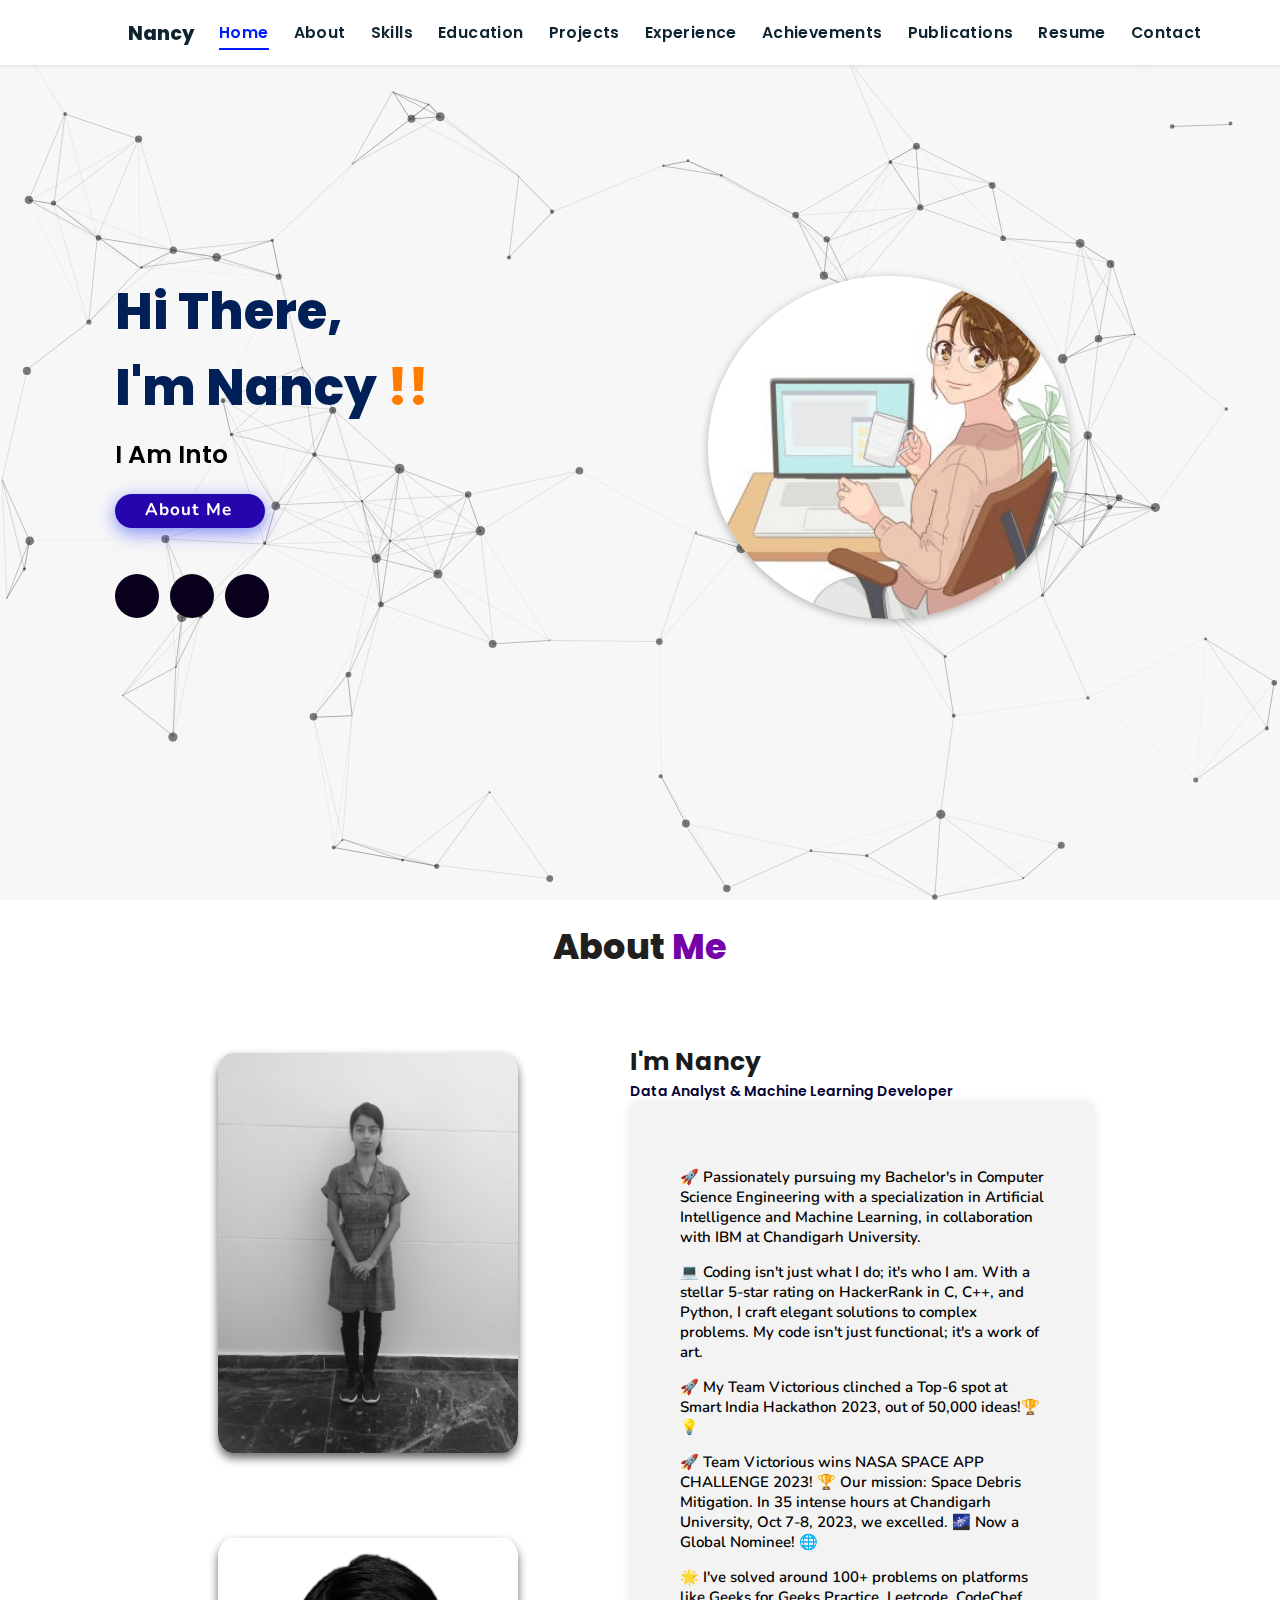
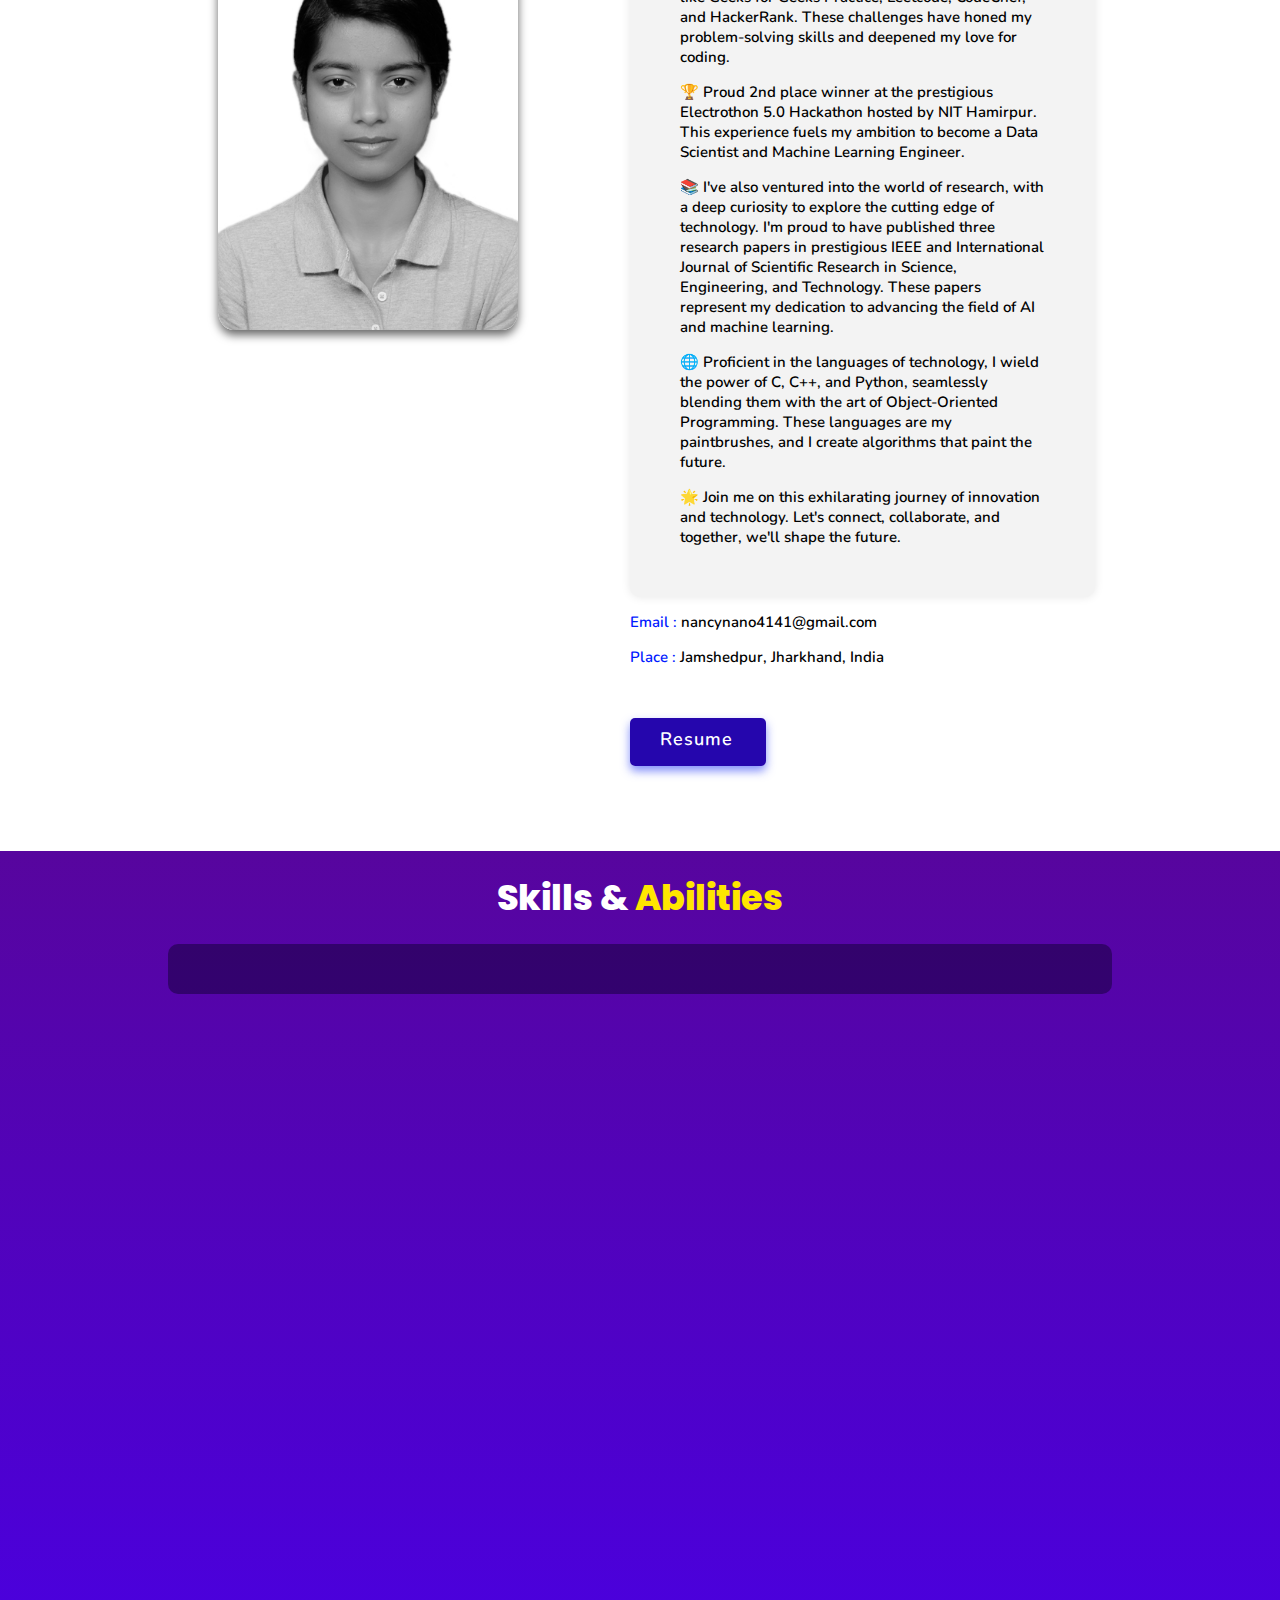
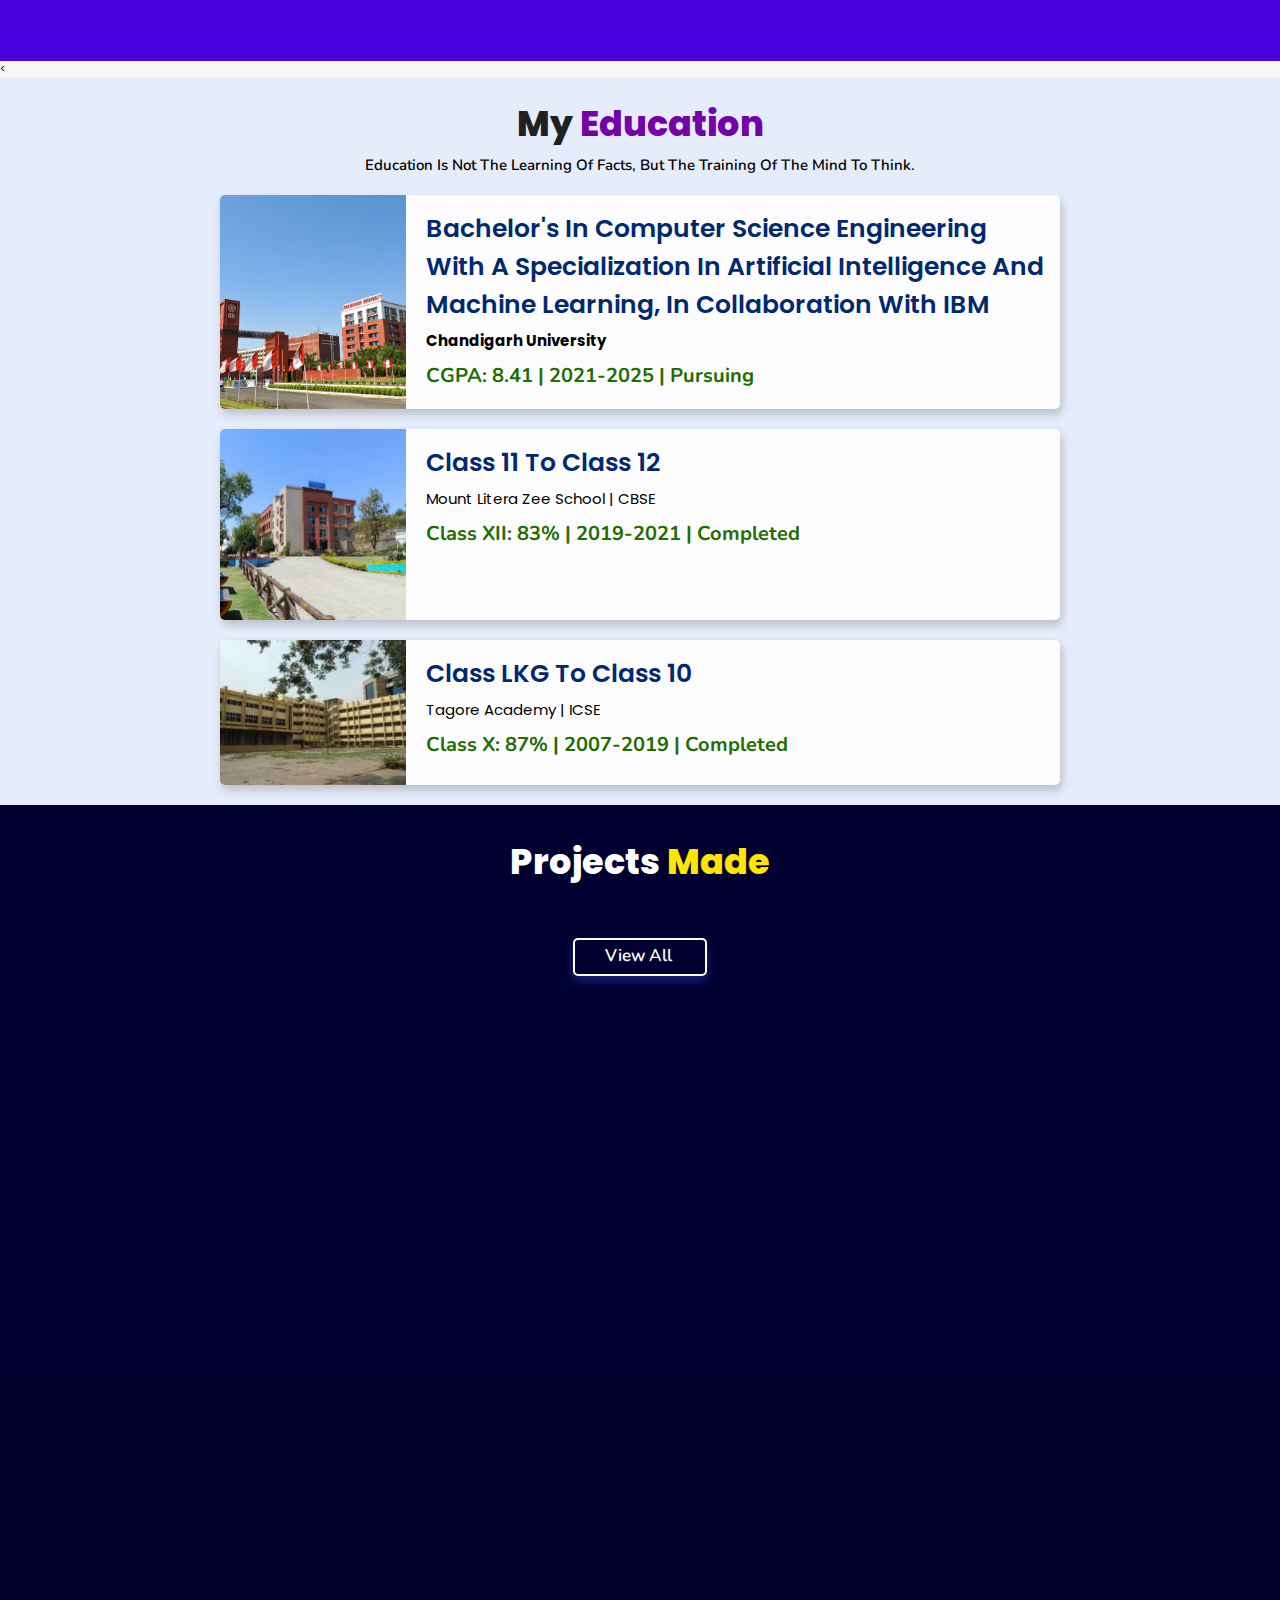
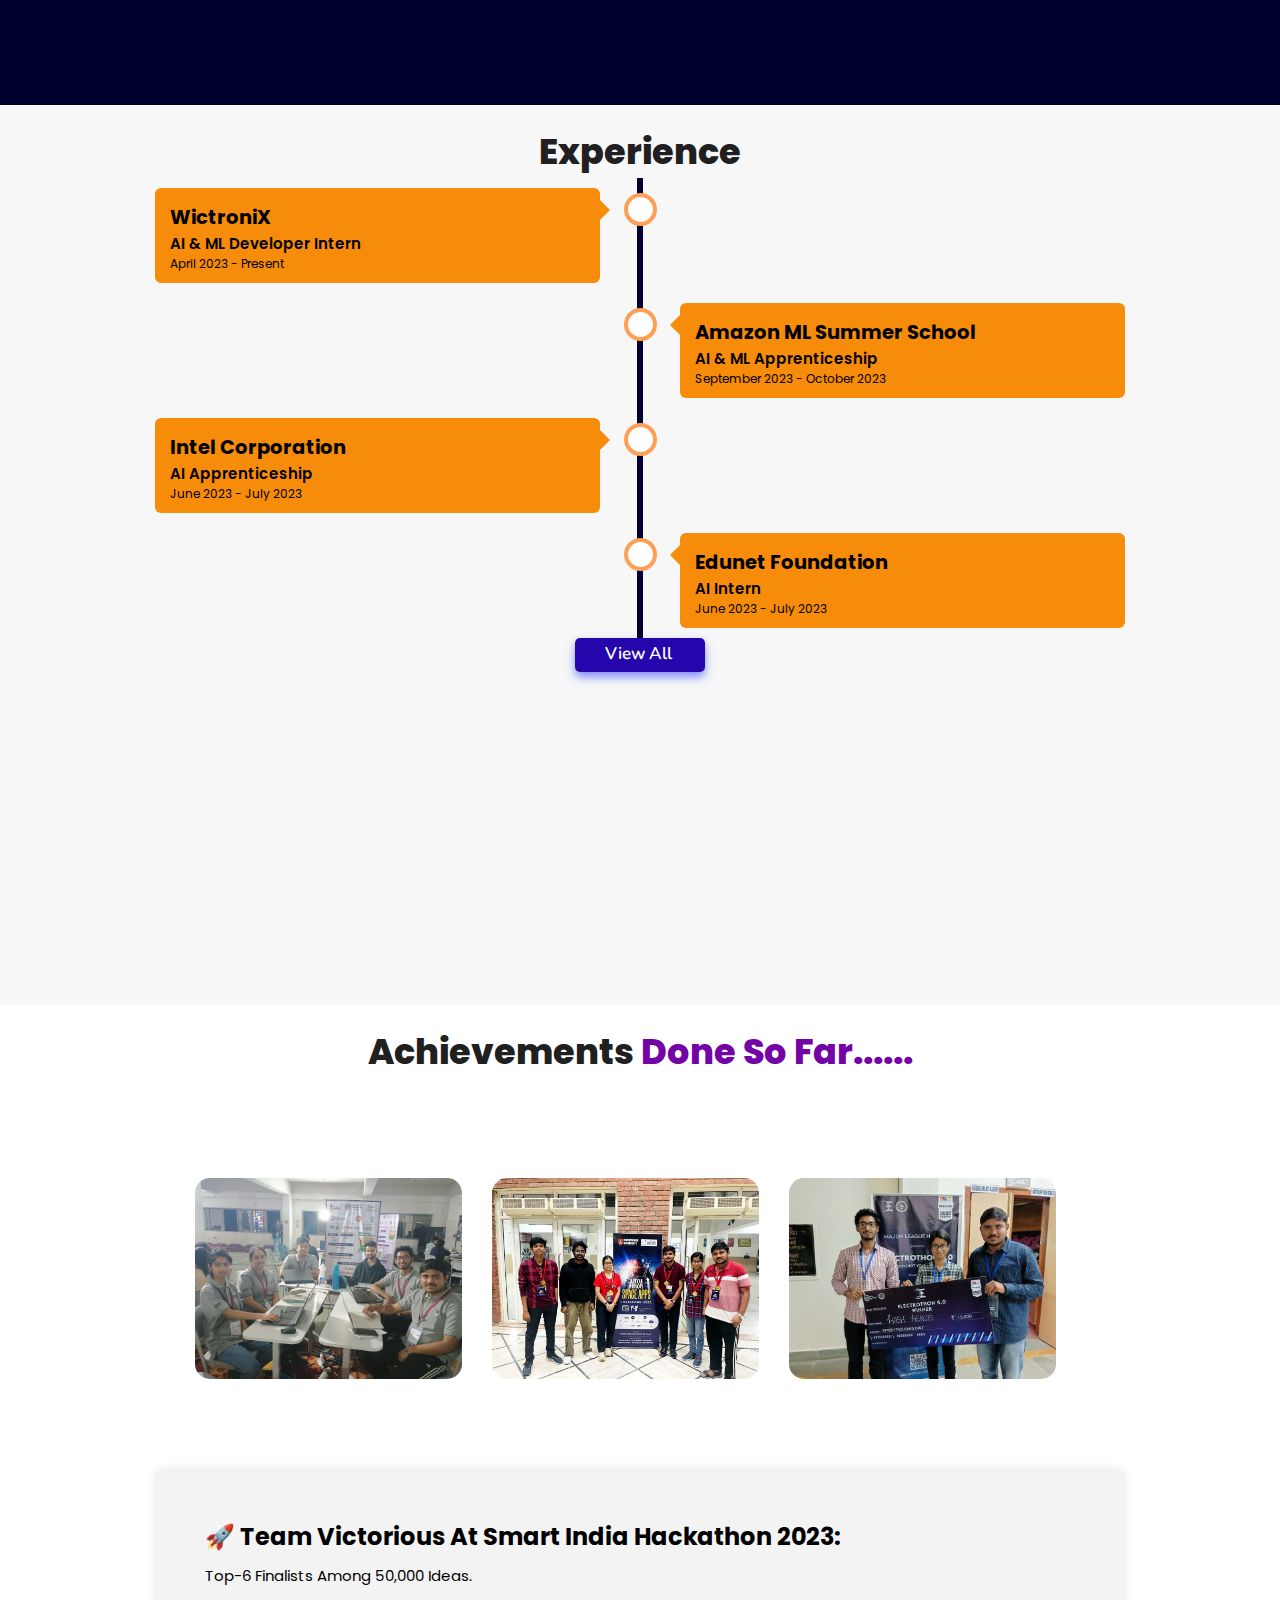
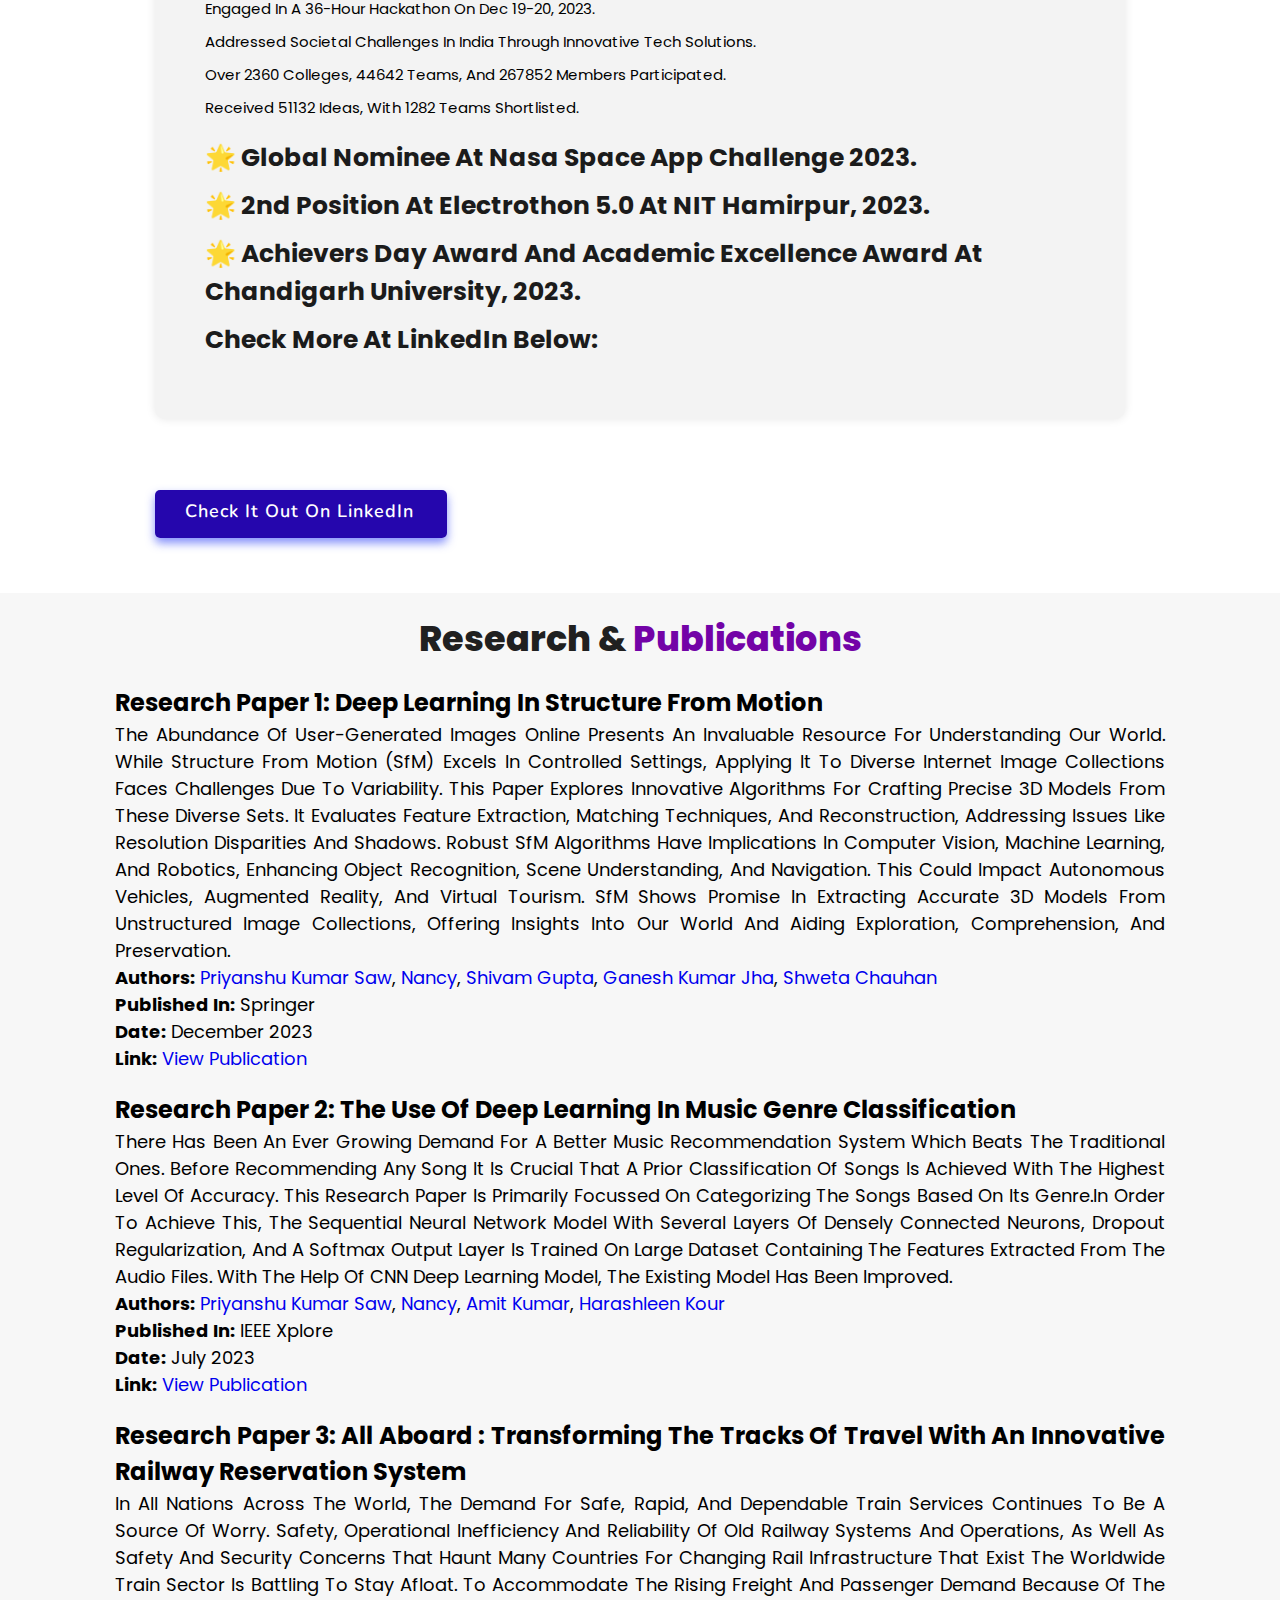
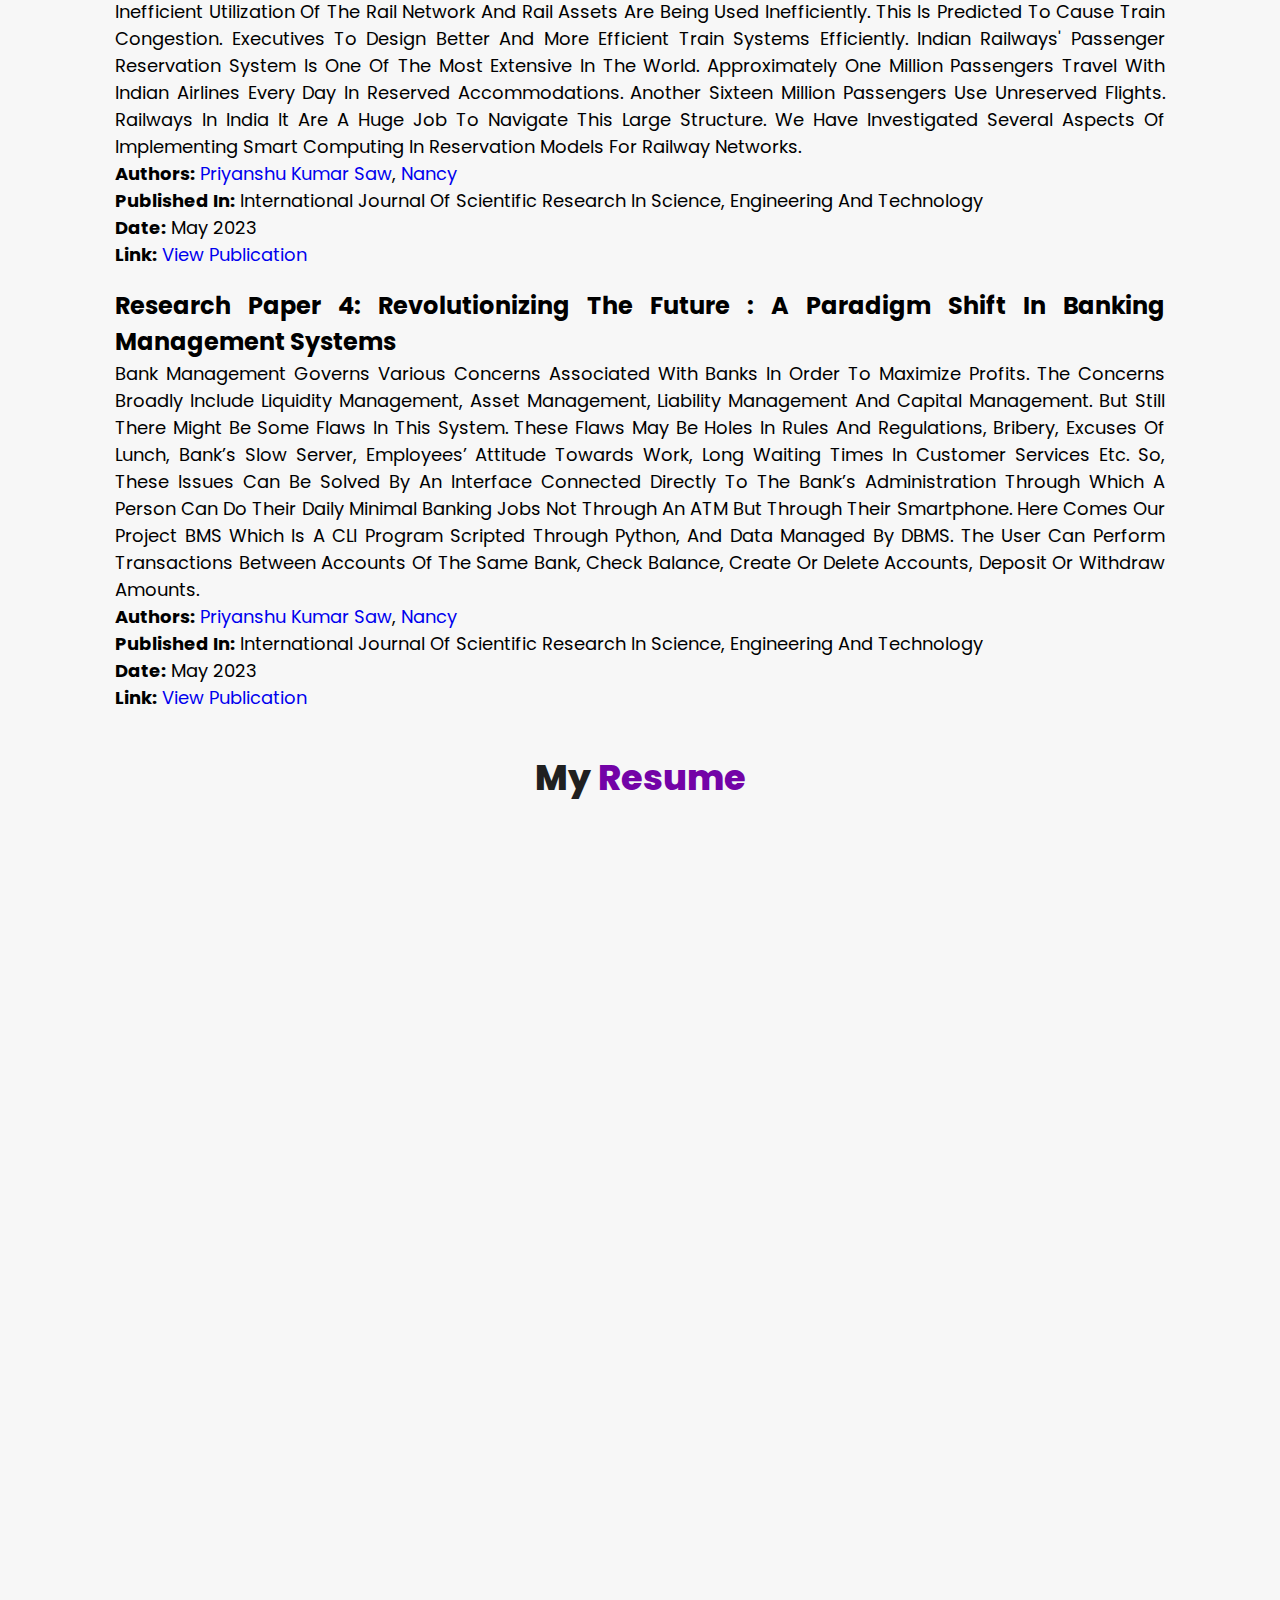
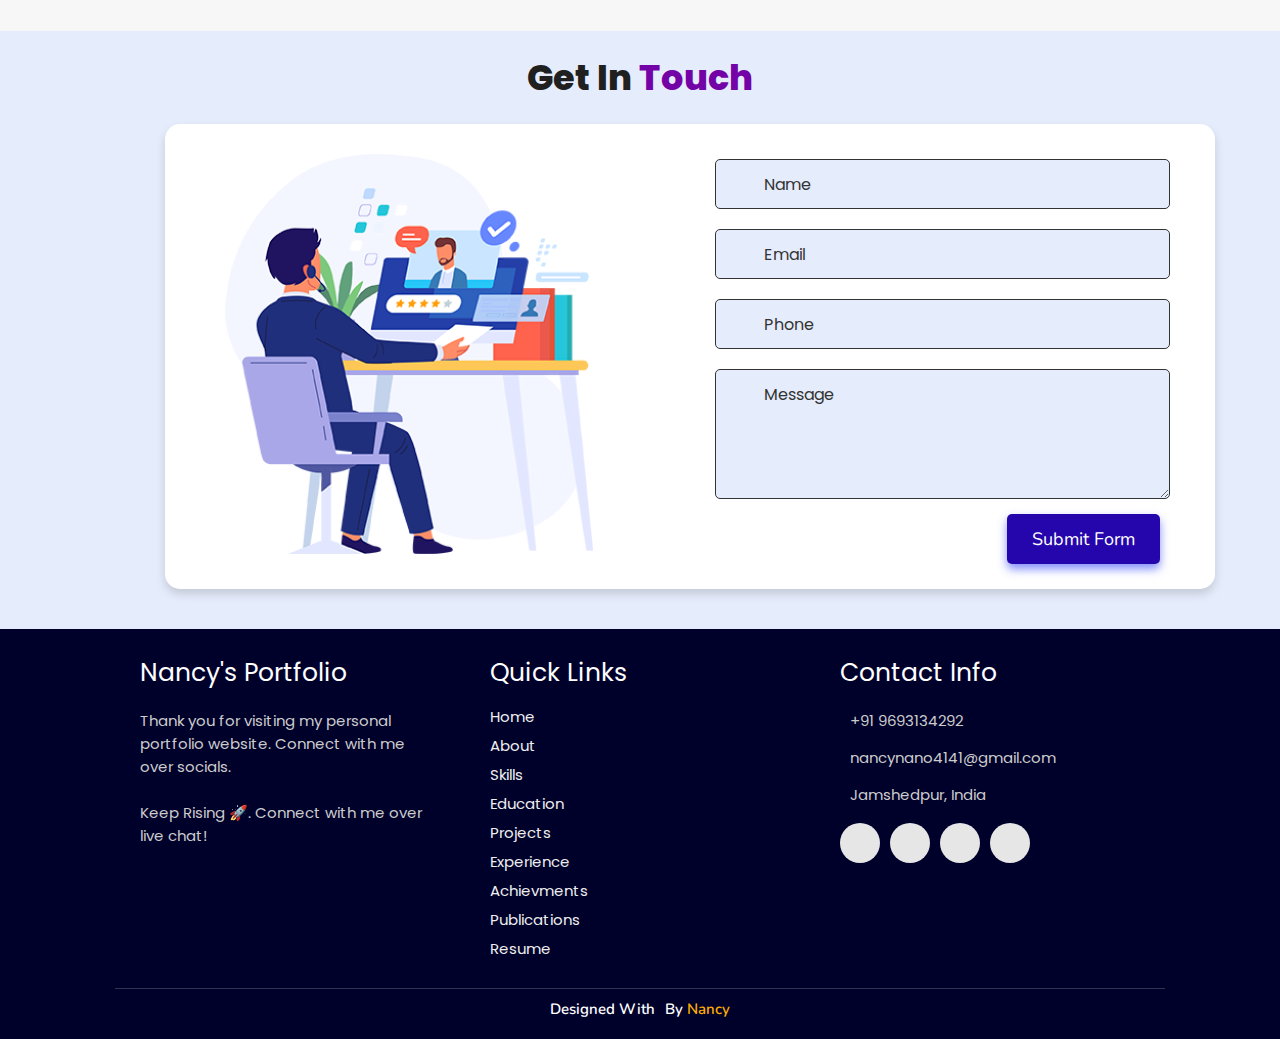
==== commit 0a30e720: "Update index.html" ====
--- a/index.html
+++ b/index.html
@@ -26,7 +26,7 @@
 
 <!-- navbar starts -->
 <header>
-        <a href="/" class="logo"><i class="fab fa-node-js"></i> Nancy</a>
+        <a href="https://tawk.to/chat/65d89ae28d261e1b5f6471ef/1hnb1q2s4" class="logo"><i class="fa-brands fa-paypal"></i> Nancy</a>
 
         <div id="menu" class="fas fa-bars"></div>
         <nav class="navbar">
@@ -479,7 +479,7 @@
 
 
 <!-- contact section starts -->
-<section class="contact" id="contact">
+<!-- <section class="contact" id="contact">
   
   <h2 class="heading"><i class="fas fa-headset"></i> Get in <span>Touch</span></h2>
 
@@ -515,9 +515,58 @@
     </form>
   </div>
   </div>
-</section>
+</section> -->
 <!-- contact section ends -->
 
+<section class="contact" id="contact">
+  <h2 class="heading"><i class="fas fa-headset"></i> Get in <span>Touch</span></h2>
+  <div class="container">
+    <div class="content">
+      <div class="image-box">
+        <img draggable="false" src="./assets/images/contact1.png" alt="">
+      </div>
+      <form action="https://api.web3forms.com/submit" method="POST">
+        <input type="hidden" name="access_key" value="c8c5f2e5-102a-40b2-8f9c-a12b4e71781e">
+        <div class="form-group">
+          <div class="field">
+            <input type="text" name="name" placeholder="Name" required>
+            <i class='fas fa-user'></i>
+          </div>
+          <div class="field">
+            <input type="email" name="email" placeholder="Email" required>
+            <i class='fas fa-envelope'></i>
+          </div>
+          <div class="field">
+            <input type="text" name="phone" placeholder="Phone">
+            <i class='fas fa-phone-alt'></i>
+          </div>
+          <div class="message">
+            <textarea placeholder="Message" name="message" required></textarea>
+            <i class="fas fa-comment-dots"></i>
+          </div>
+        </div>
+        <div class="button-area">
+          <button type="submit">Submit Form</button>
+        </div>
+      </form>
+    </div>
+  </div>
+</section>
+
+
+
+
+<script type="text/javascript">
+var Tawk_API=Tawk_API||{}, Tawk_LoadStart=new Date();
+(function(){
+var s1=document.createElement("script"),s0=document.getElementsByTagName("script")[0];
+s1.async=true;
+s1.src='https://tawk.to/chat/65d89ae28d261e1b5f6471ef/1hnb1q2s4';
+s1.charset='UTF-8';
+s1.setAttribute('crossorigin','*');
+s0.parentNode.insertBefore(s1,s0);
+})();
+</script>    
 
 <!-- footer section starts -->
 <section class="footer">
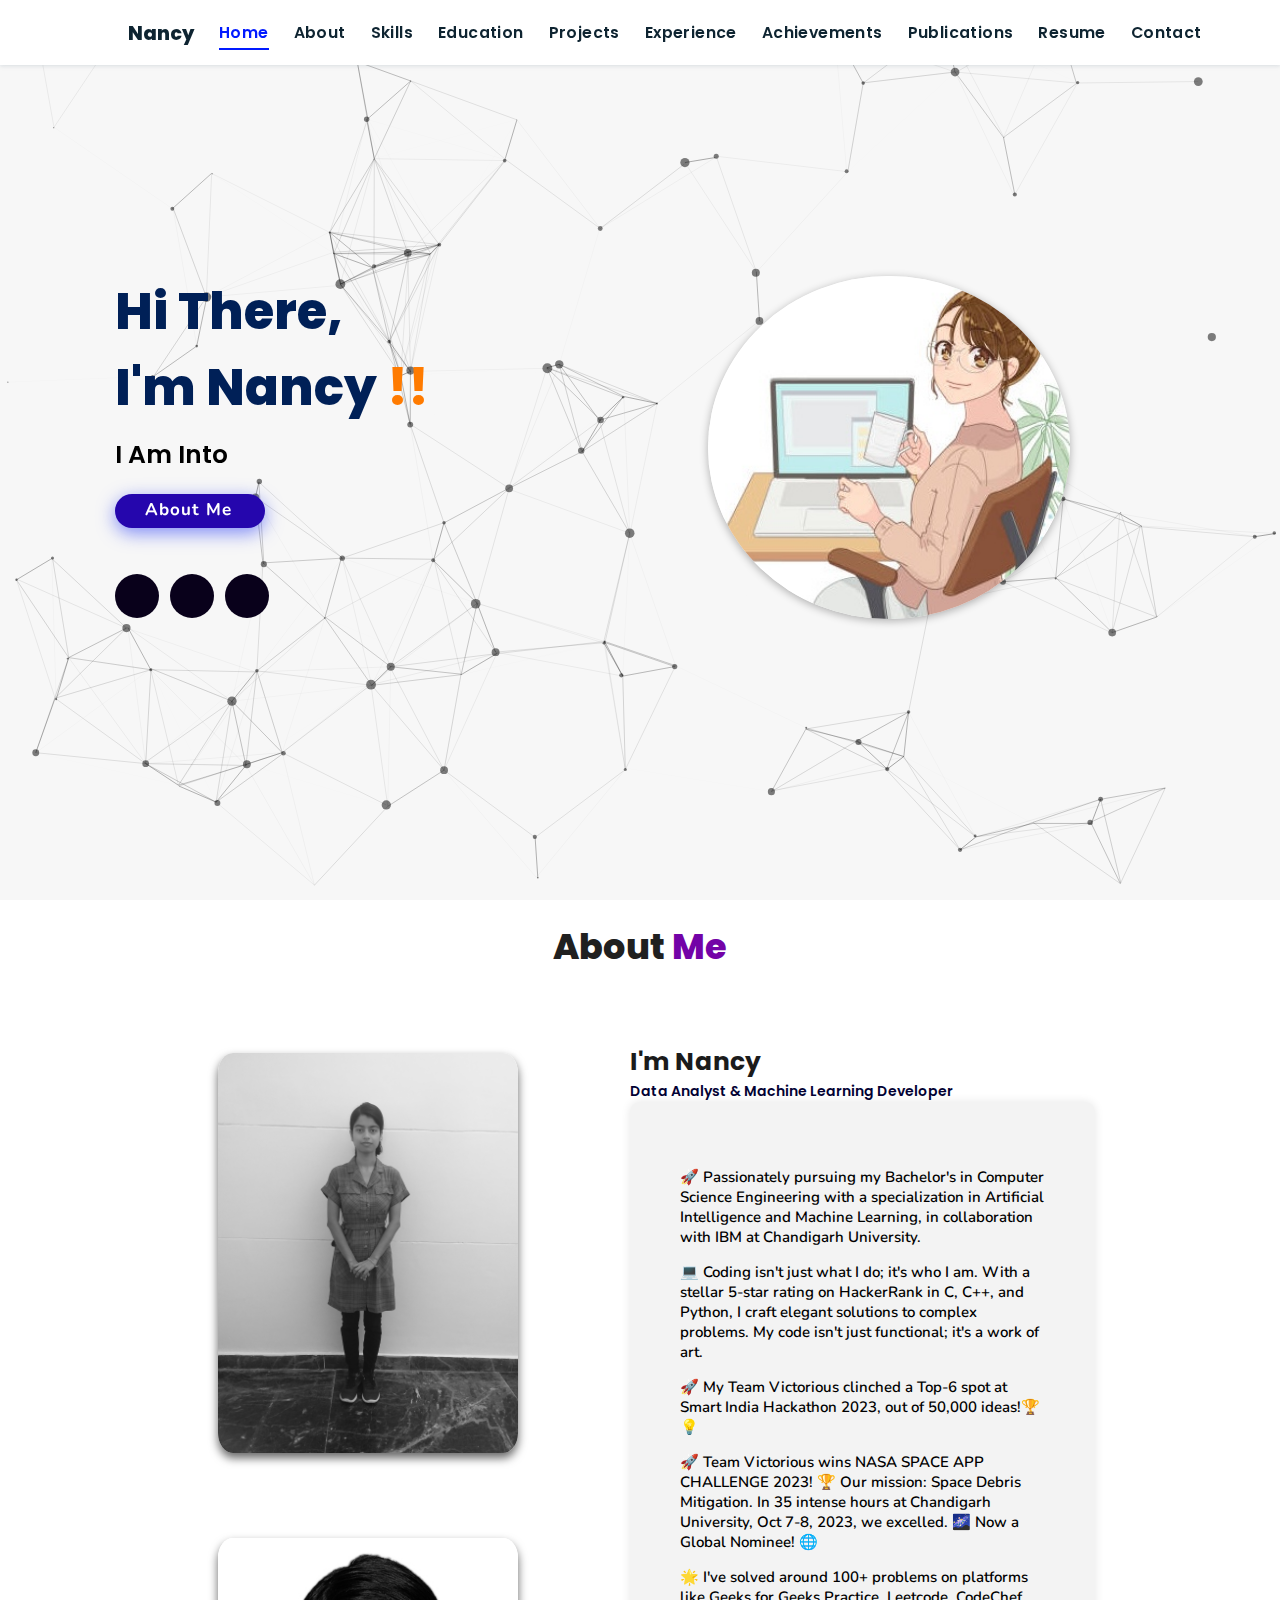
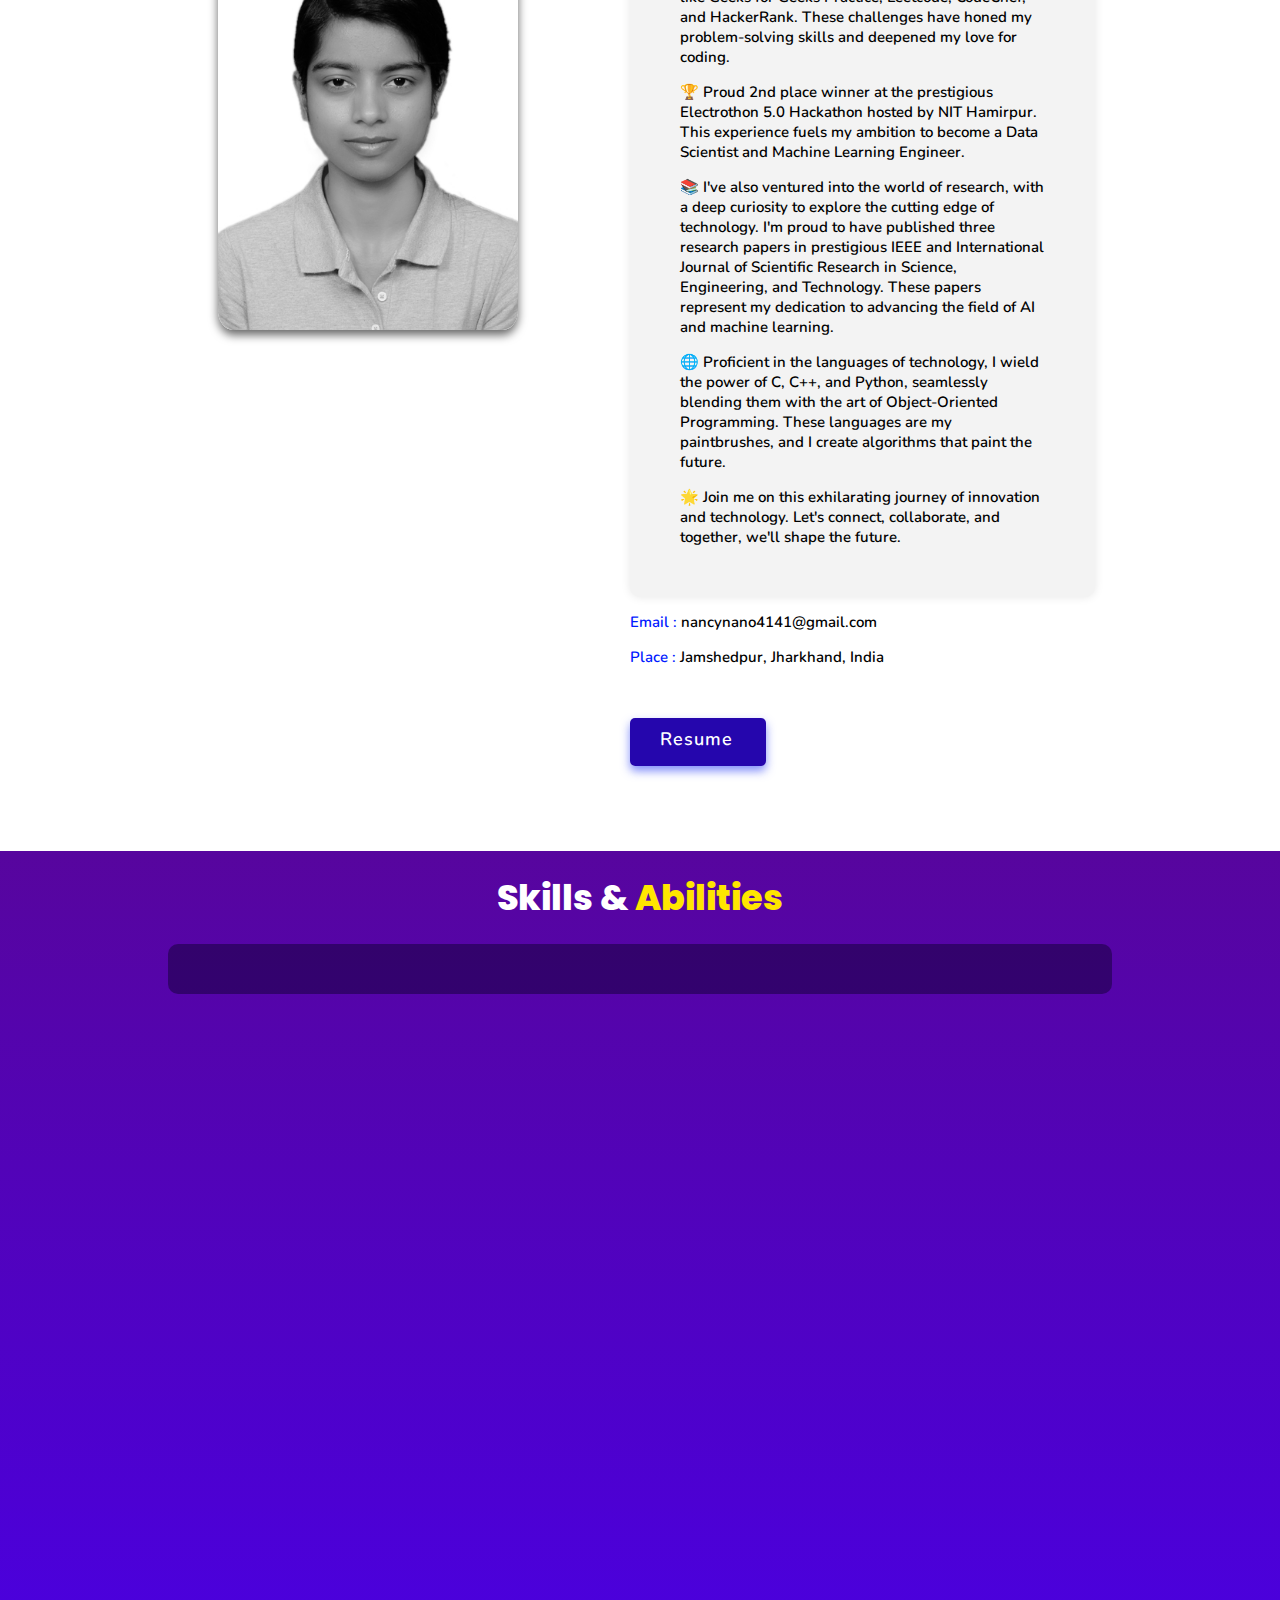
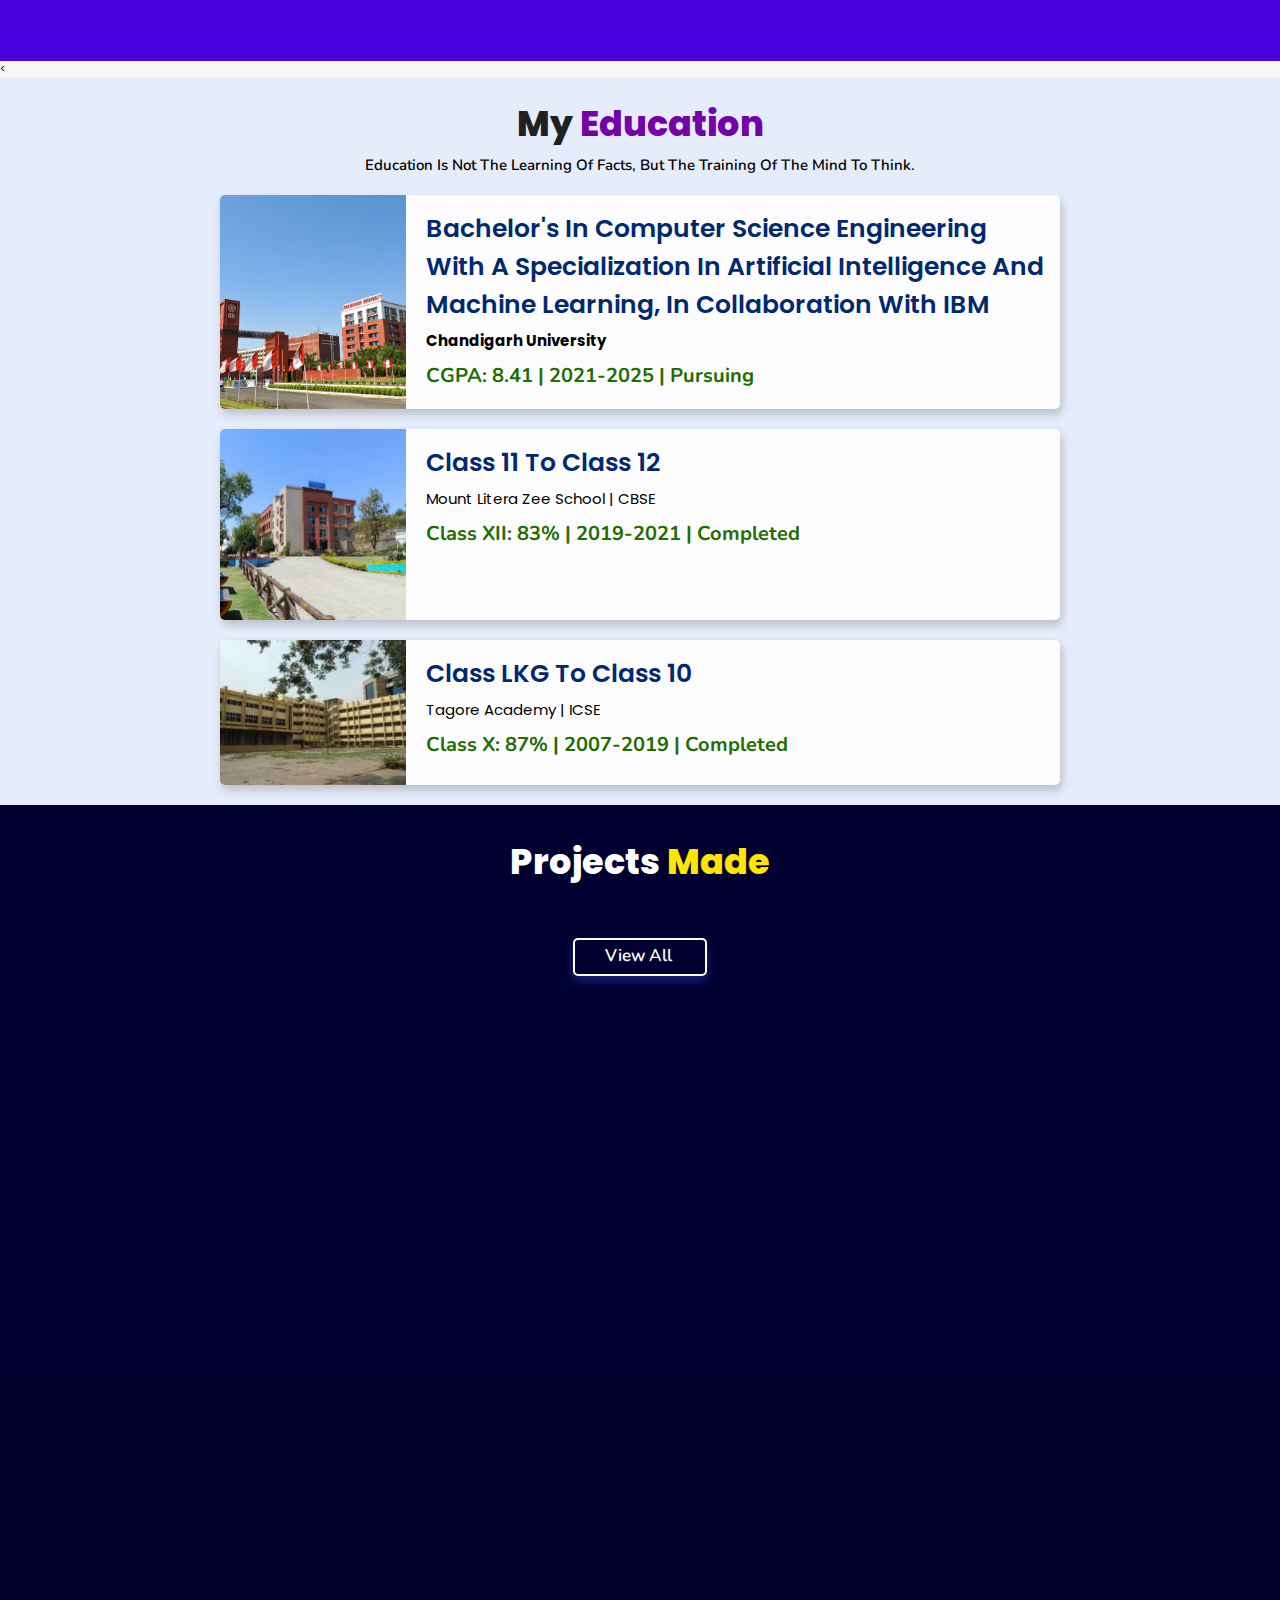
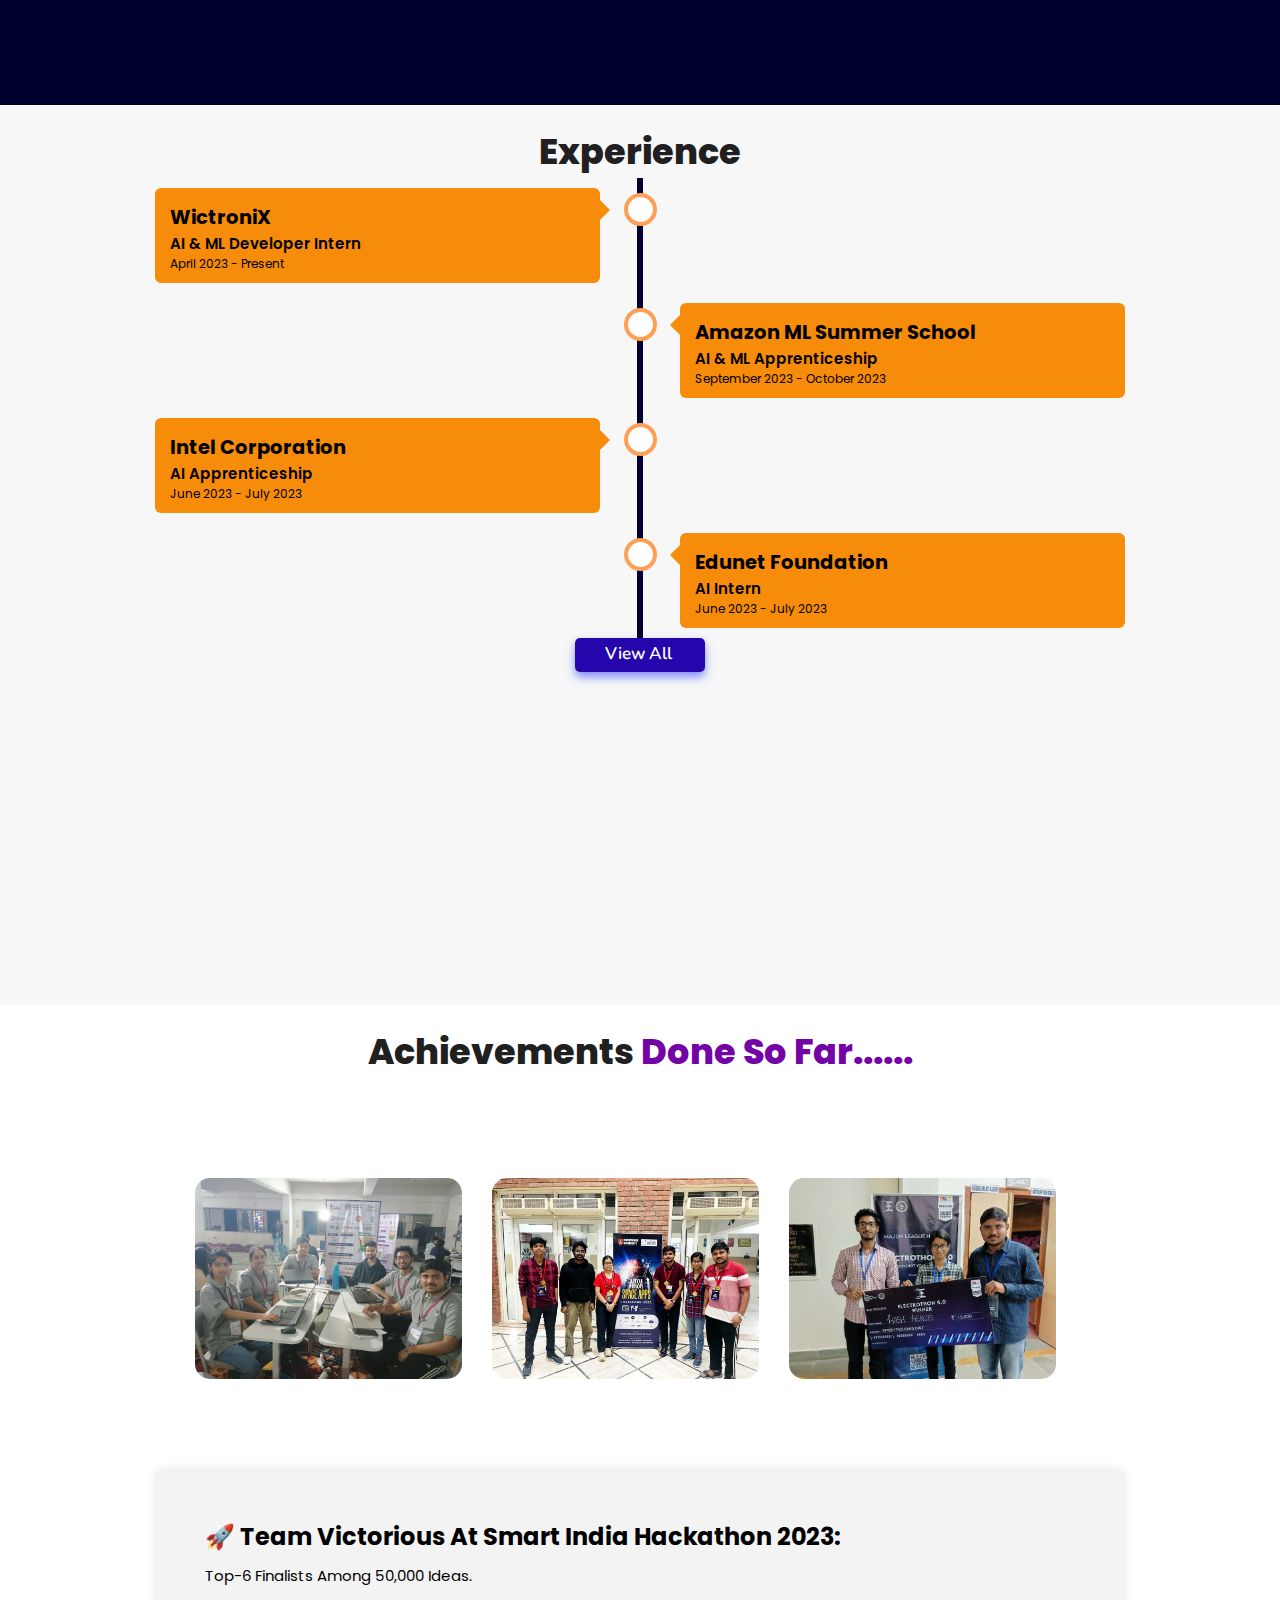
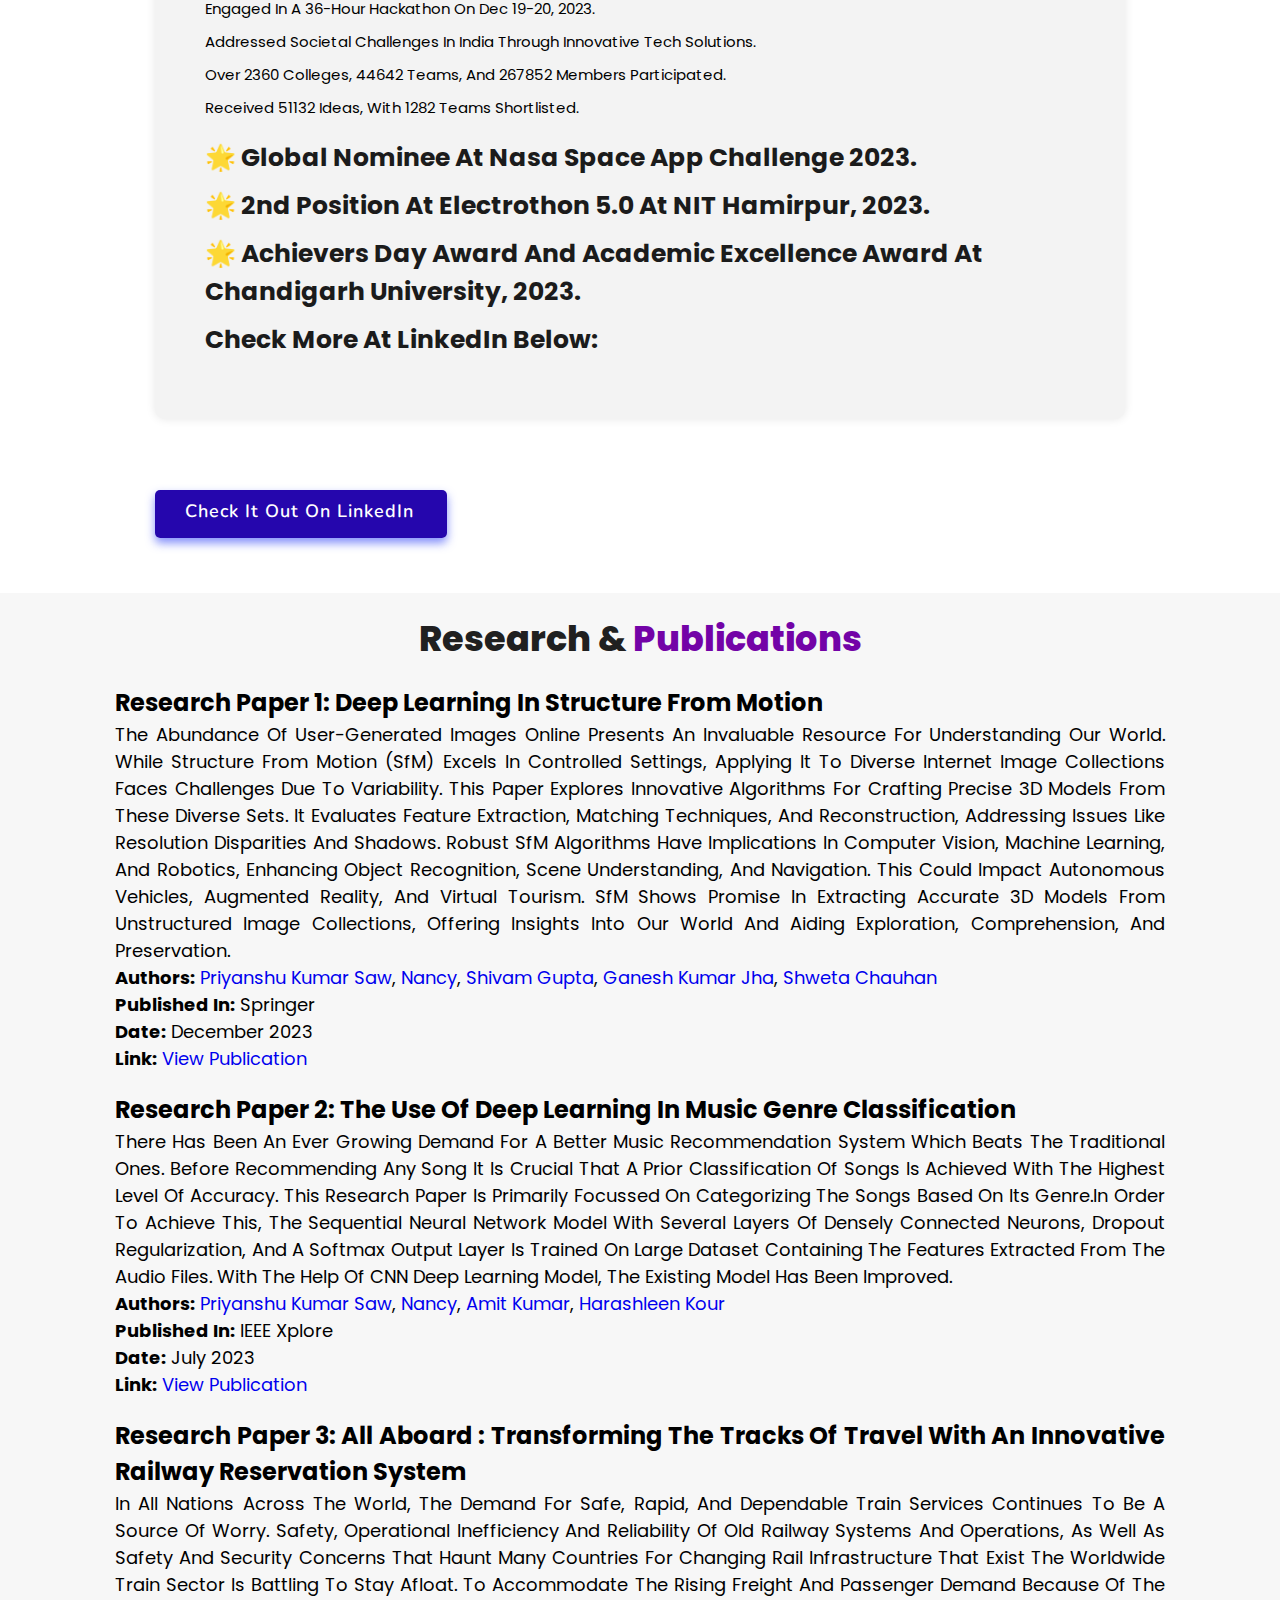
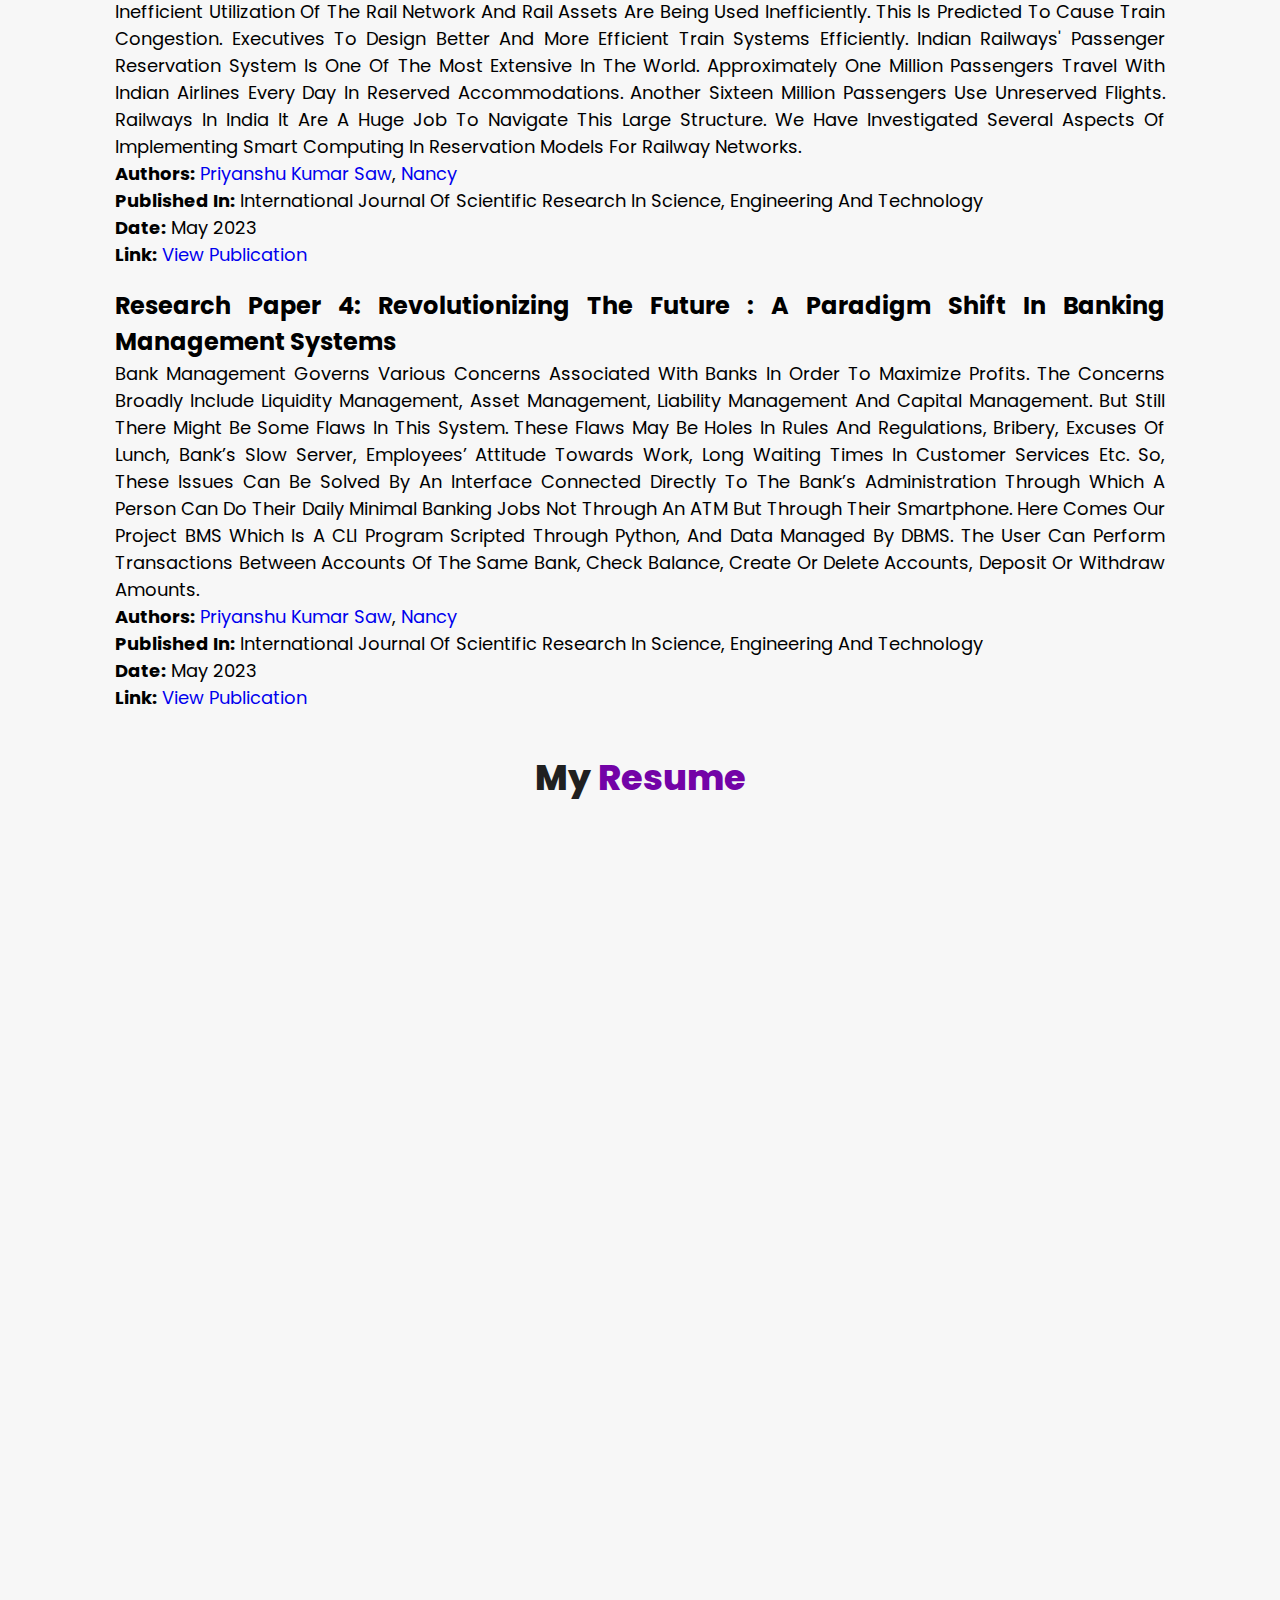
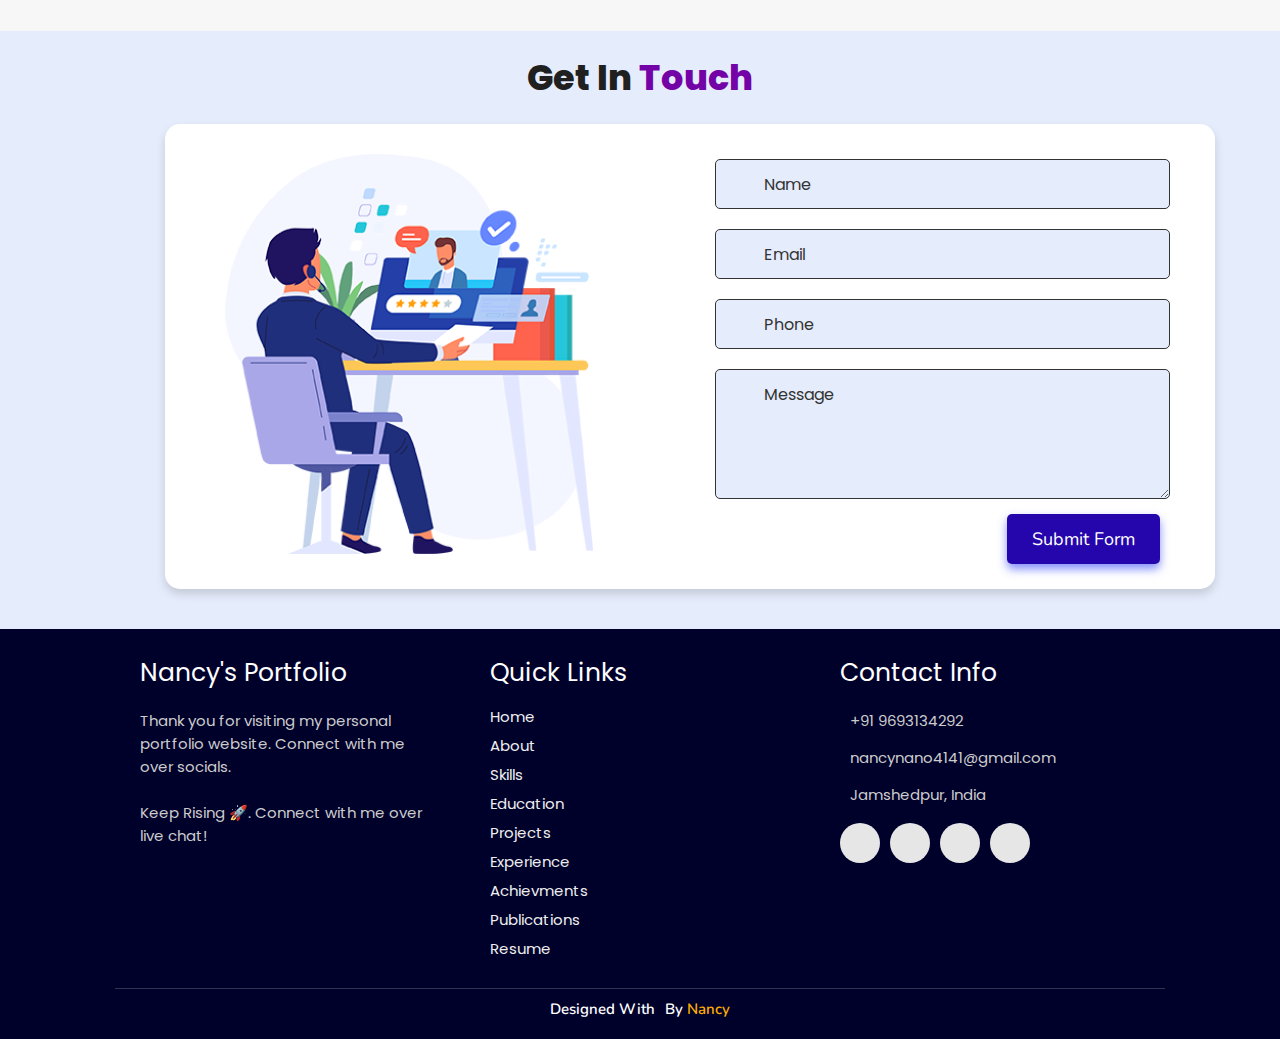
==== commit 1f575e8a: "Update index.html" ====
--- a/index.html
+++ b/index.html
@@ -238,7 +238,7 @@
 </div>
 
 <div class="viewall">
-  <a href="/projects" class="btn"><span>View All</span>
+  <a href="./projects" class="btn"><span>View All</span>
     <i class="fas fa-arrow-right"></i>
 </a>
 </div>
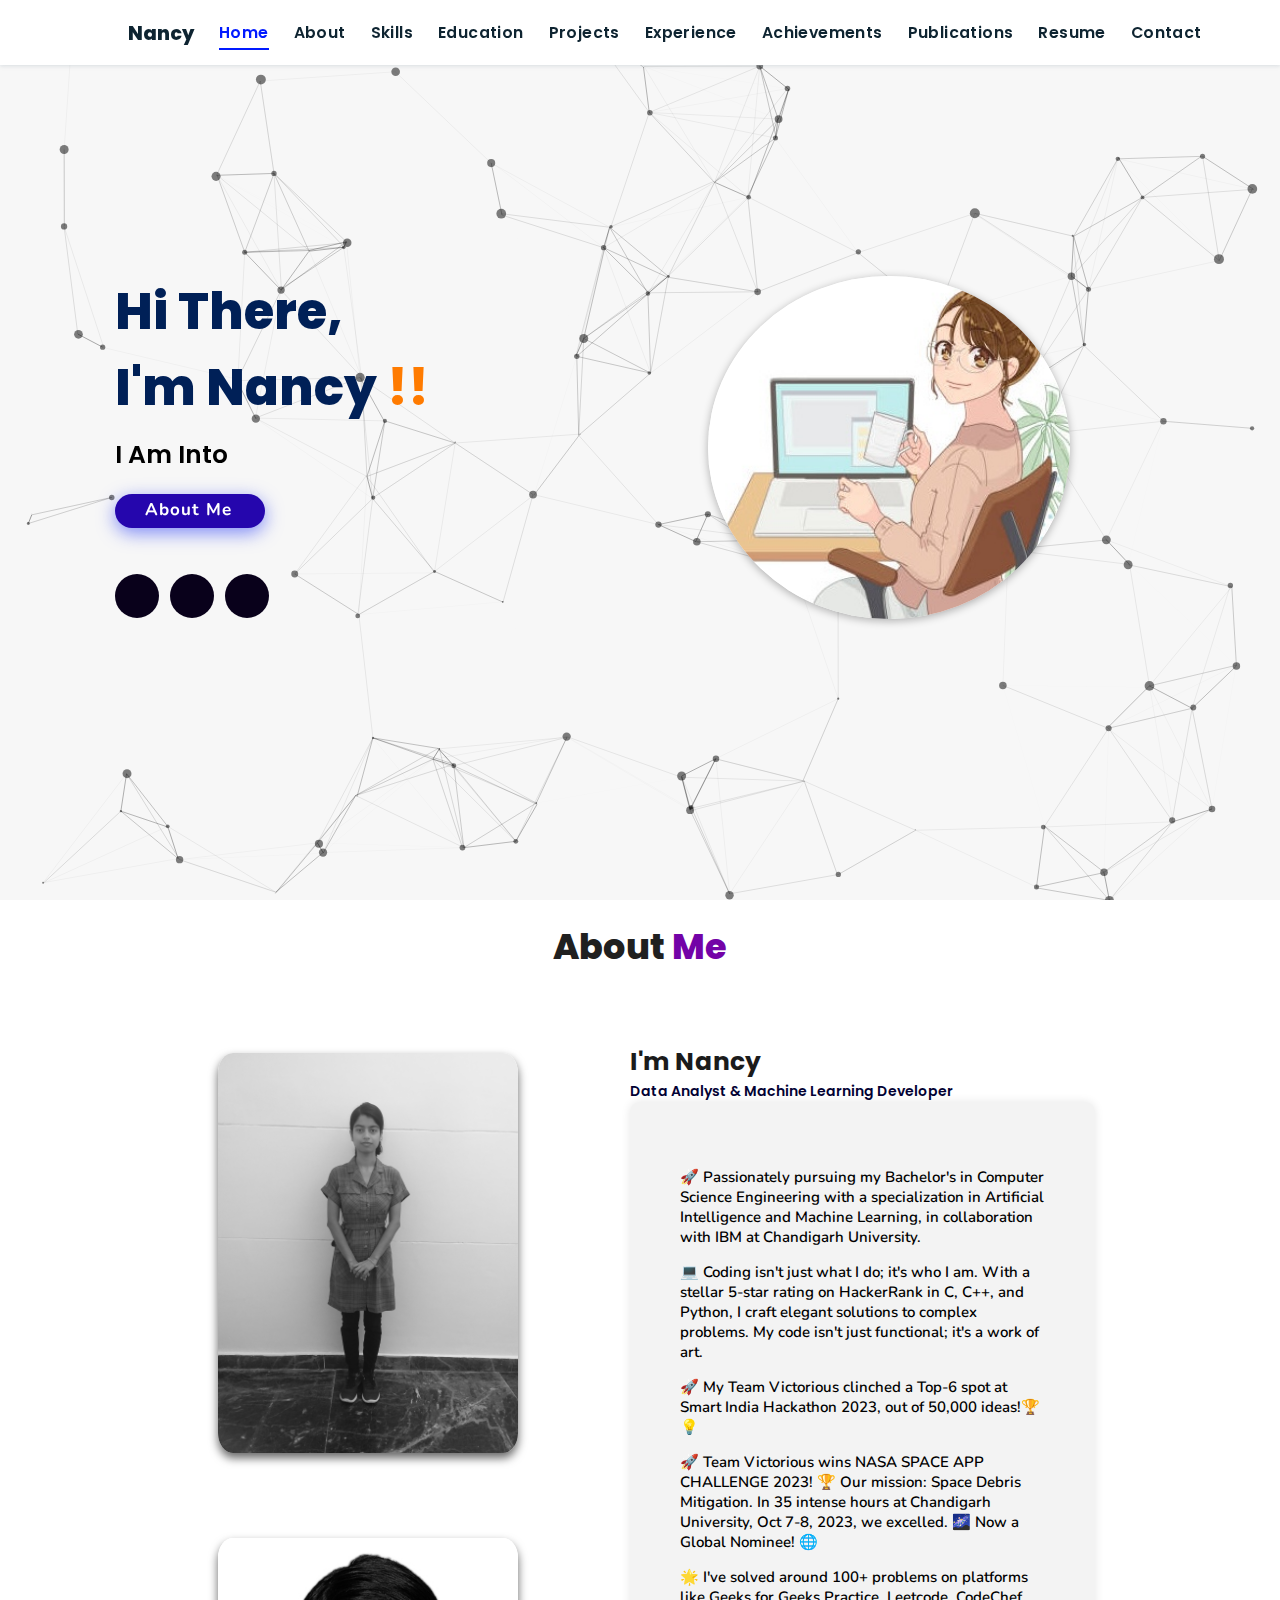
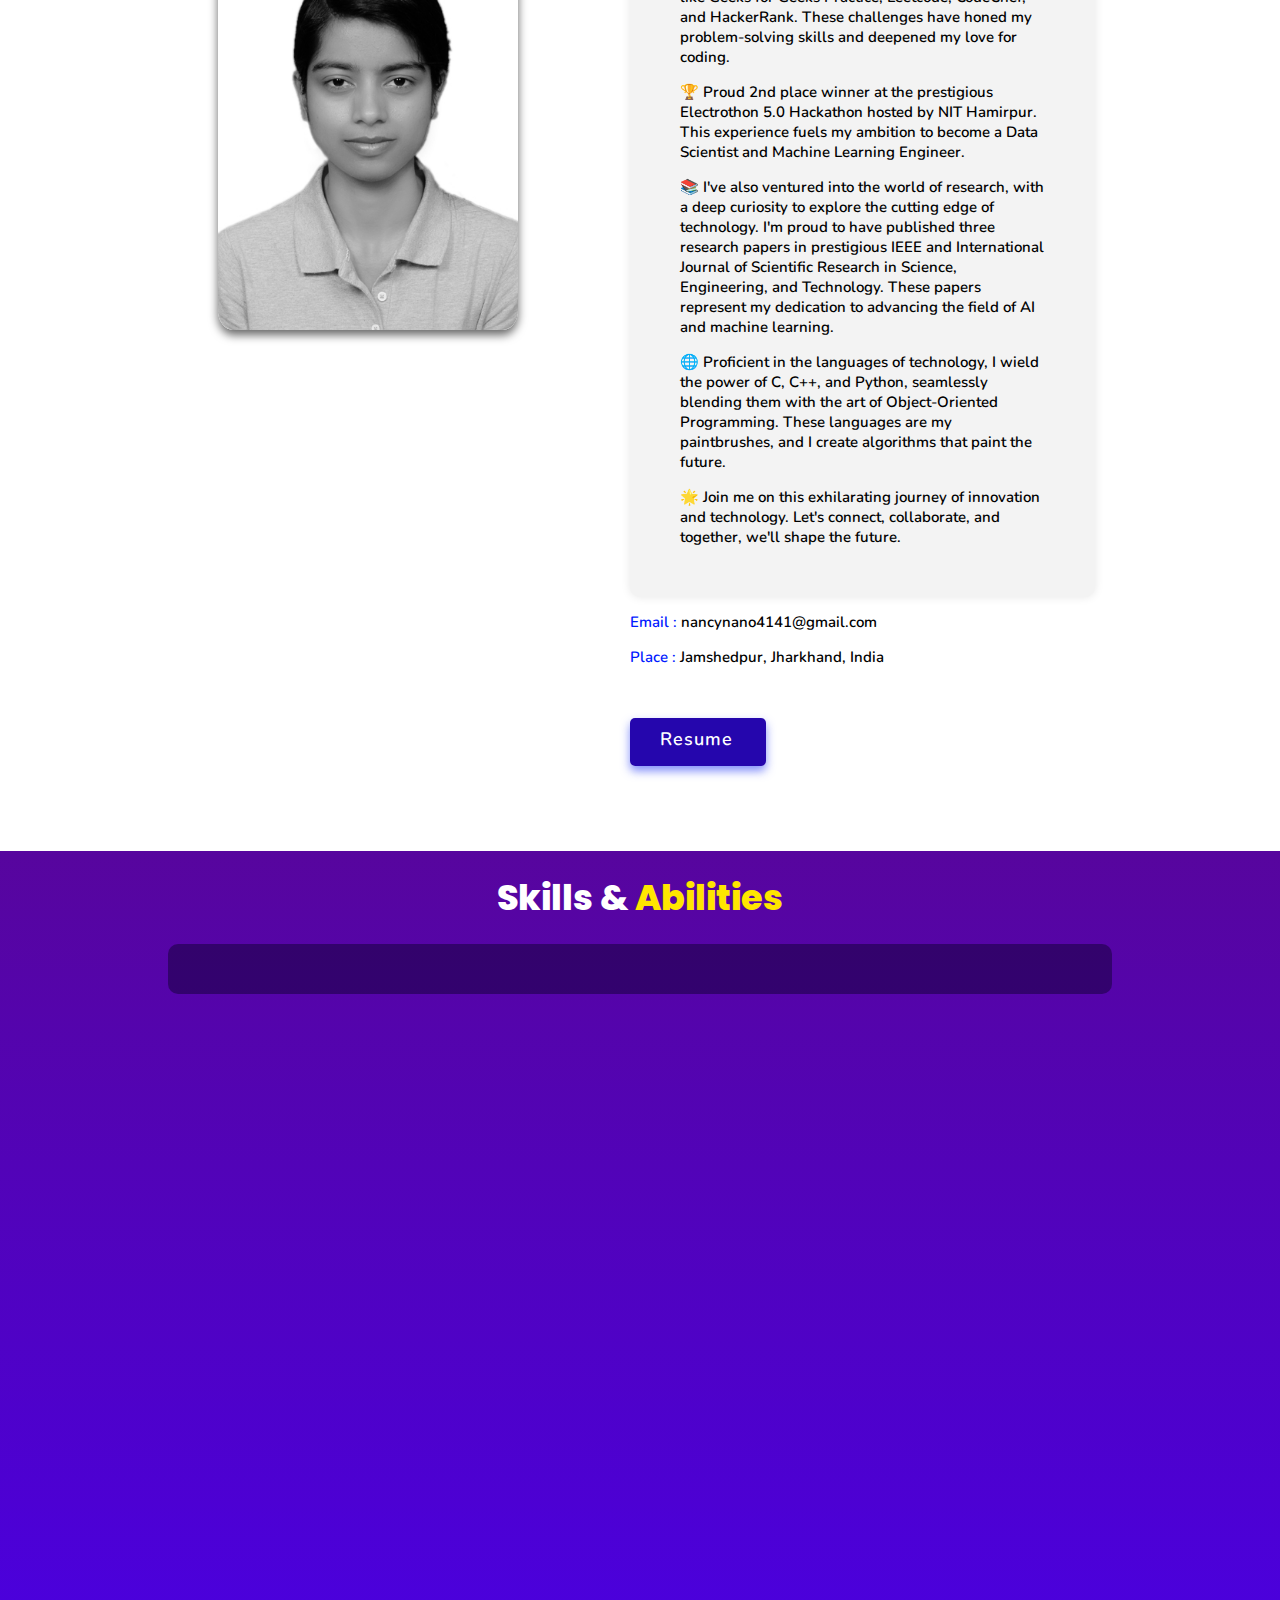
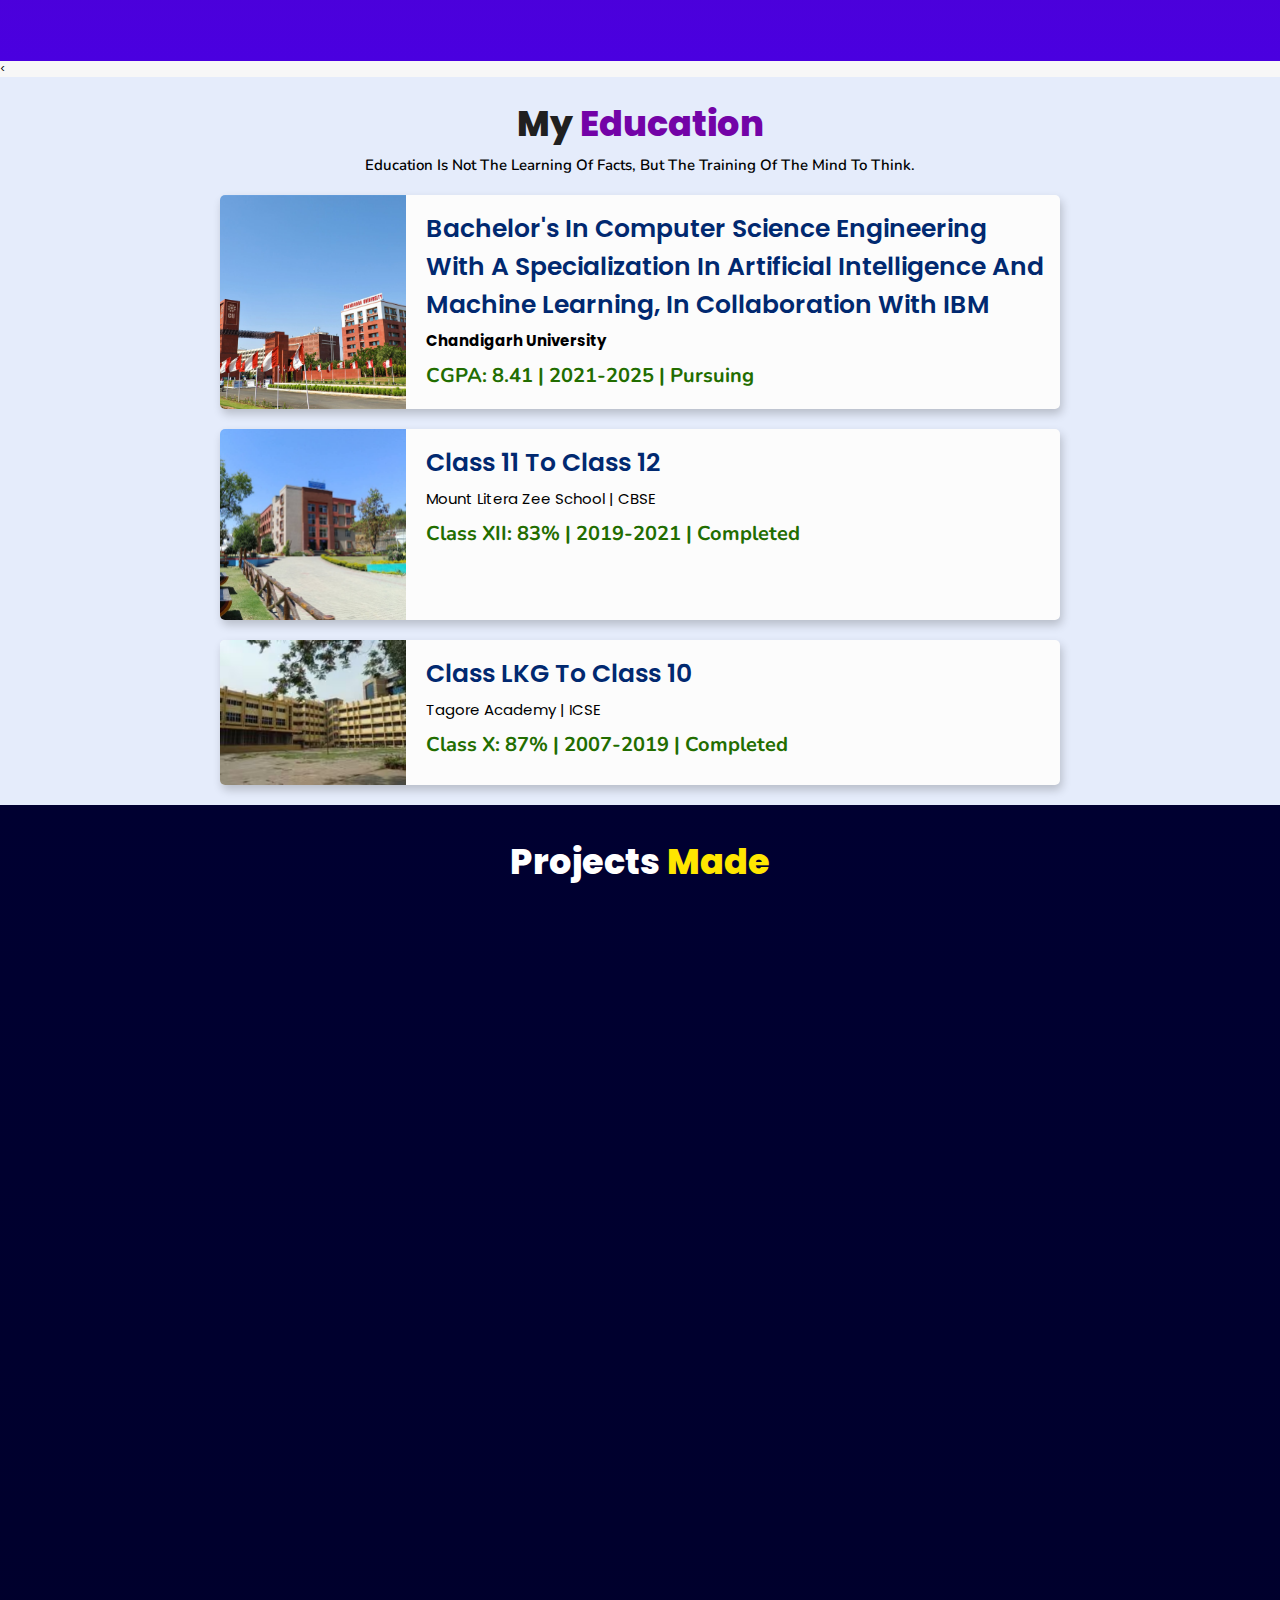
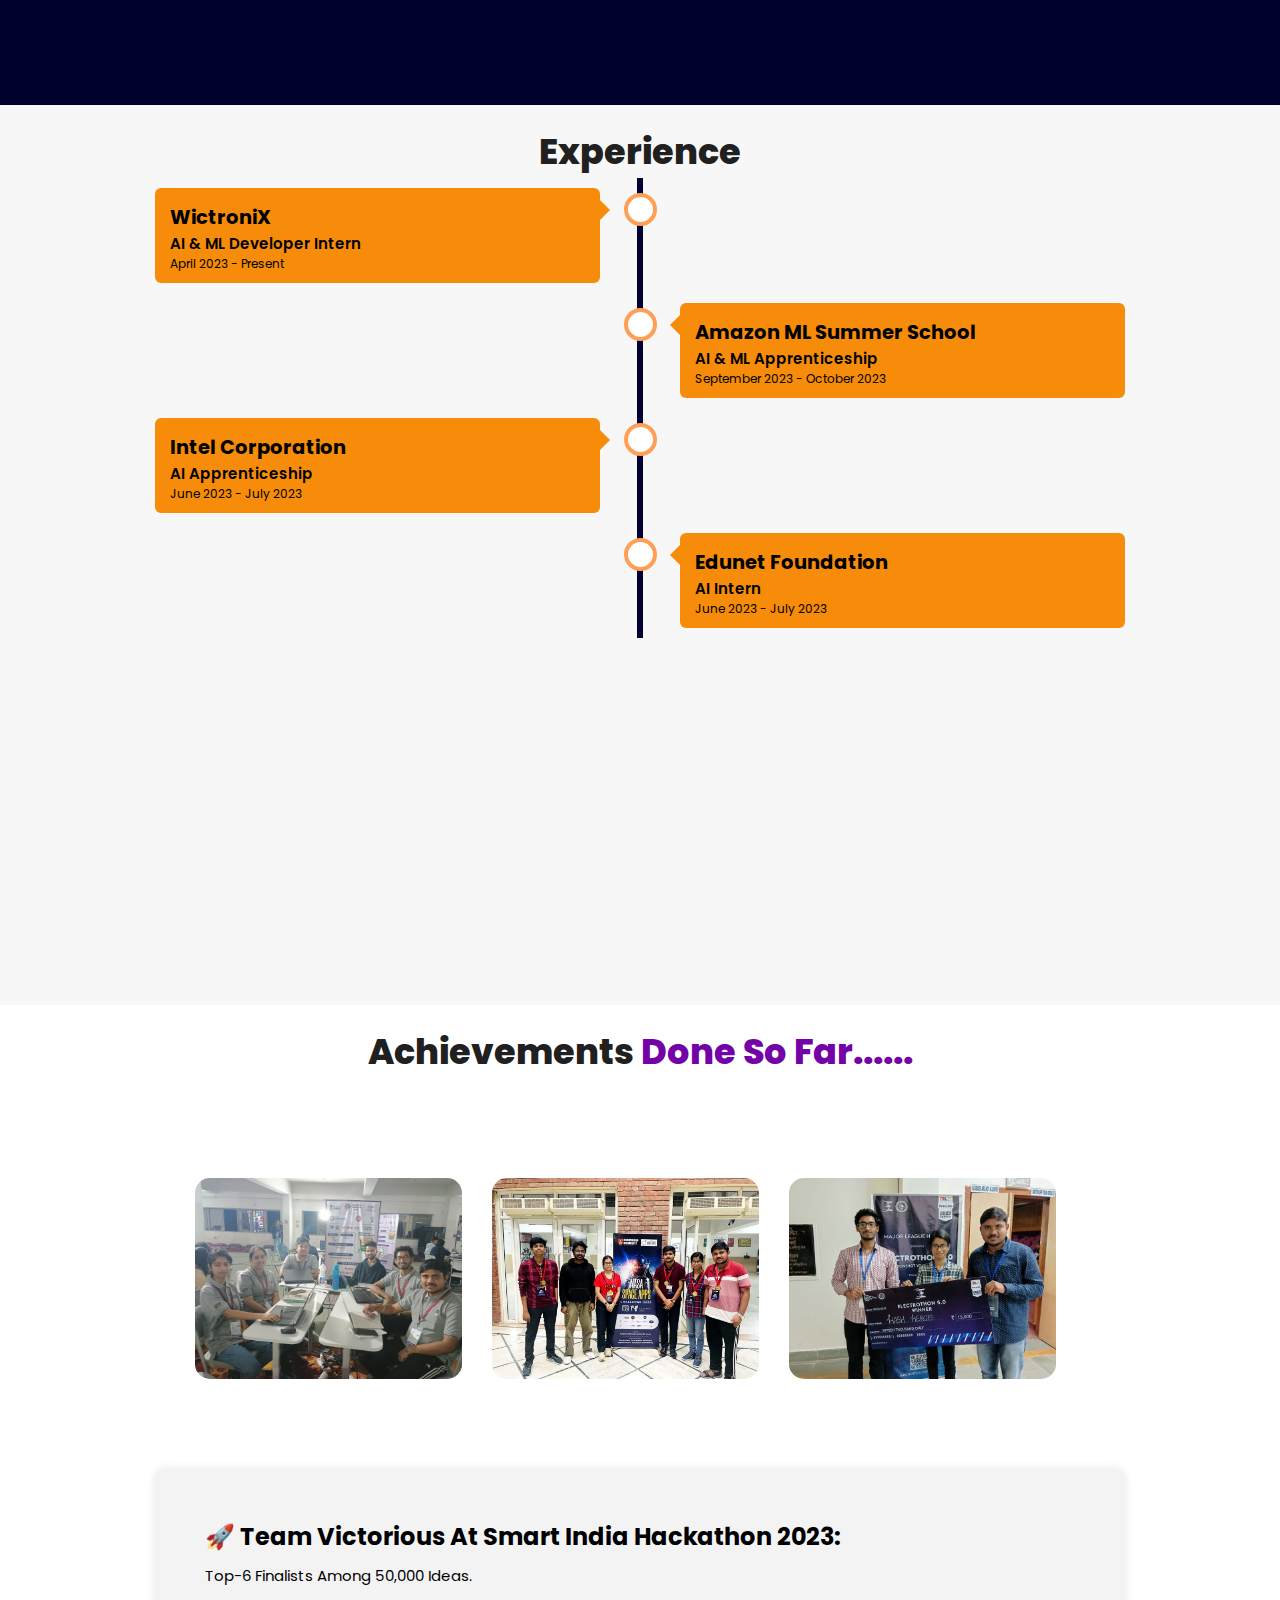
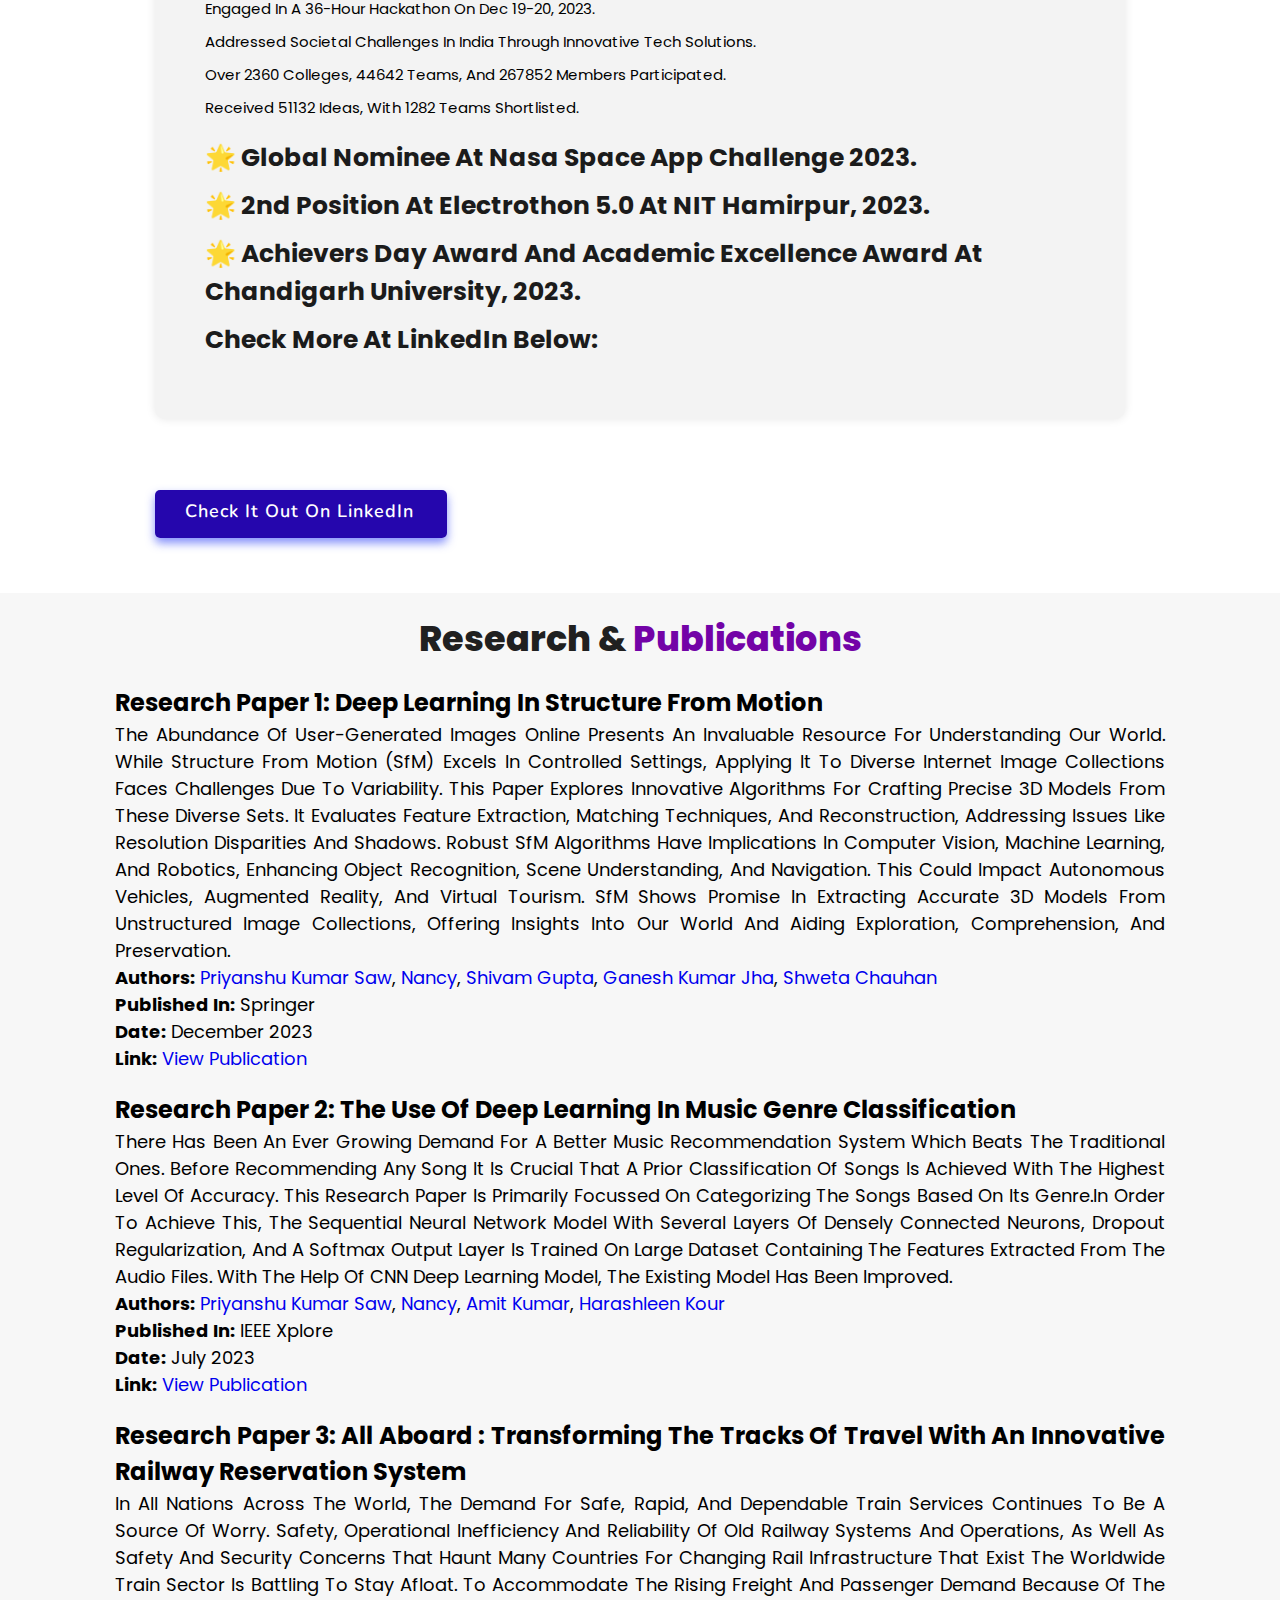
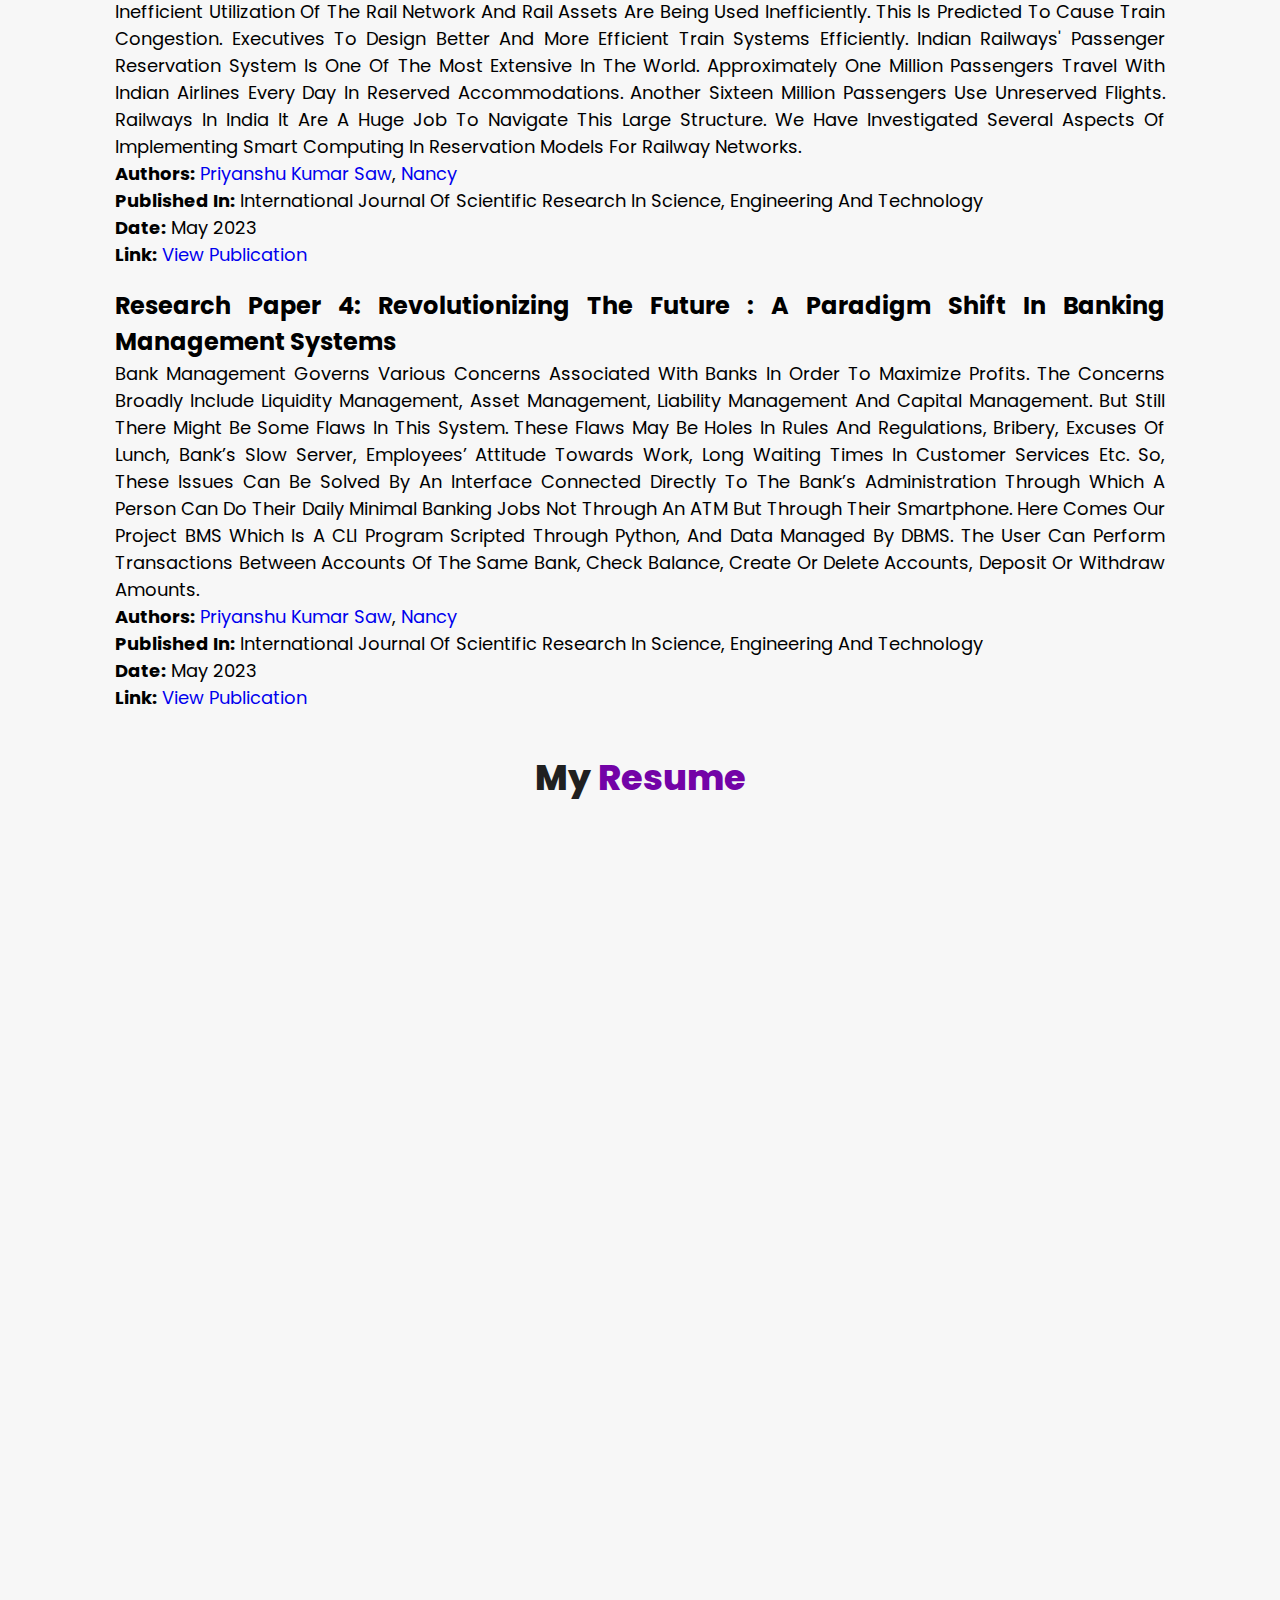
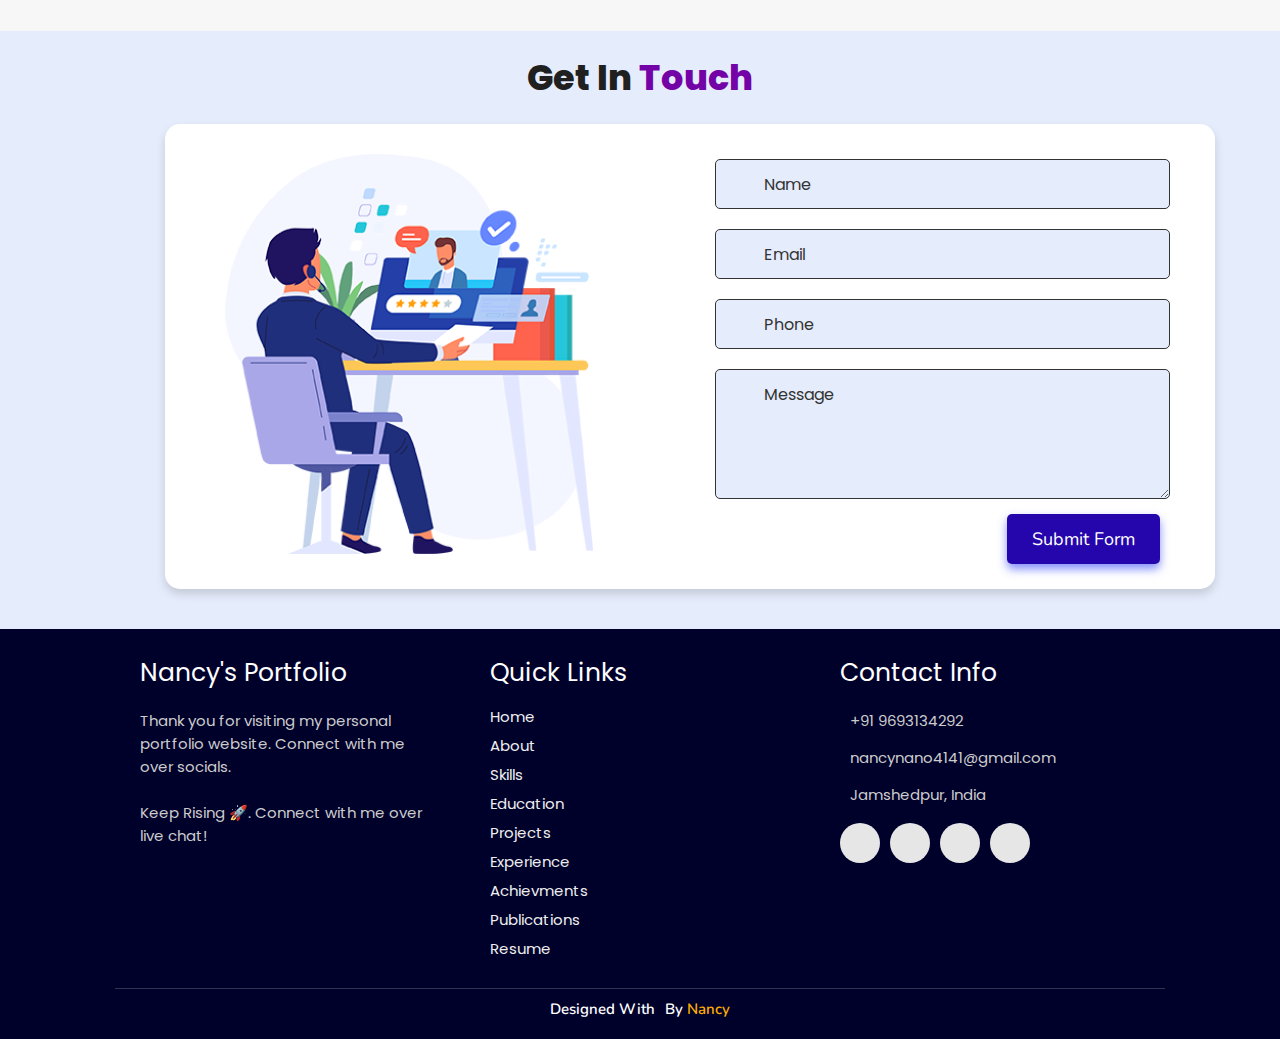
==== commit 987ad532: "Update index.html" ====
--- a/index.html
+++ b/index.html
@@ -237,12 +237,12 @@
 
 </div>
 
-<div class="viewall">
+<!-- <div class="viewall">
   <a href="./projects" class="btn"><span>View All</span>
     <i class="fas fa-arrow-right"></i>
 </a>
 </div>
-
+ -->
 </section>
 <!-- work project section ends -->
 
@@ -299,12 +299,12 @@
     </div>
     
     
-  <div class="morebtn">
+<!--   <div class="morebtn">
     <a href="/experience" class="btn"><span>View All</span>
       <i class="fas fa-arrow-right"></i>
   </a>
   </div>
-
+ -->
 </div>
 
 </section>
@@ -404,8 +404,7 @@
 <!-- <section class="publications" id="publications"> -->
   <section class="publications" id="publications" style="line-height: 1.5;">
     <h2 class="heading"><i class="fas fa-book"></i> Research & <span>Publications</span></h2>
-  <div class="publication" style="text-align: justify;">
-  
+  <div class="publication" style="text-align: justify;">  
   <div class="container">
     <div class="publication">
       <div style="margin-top: 20px;"></div>
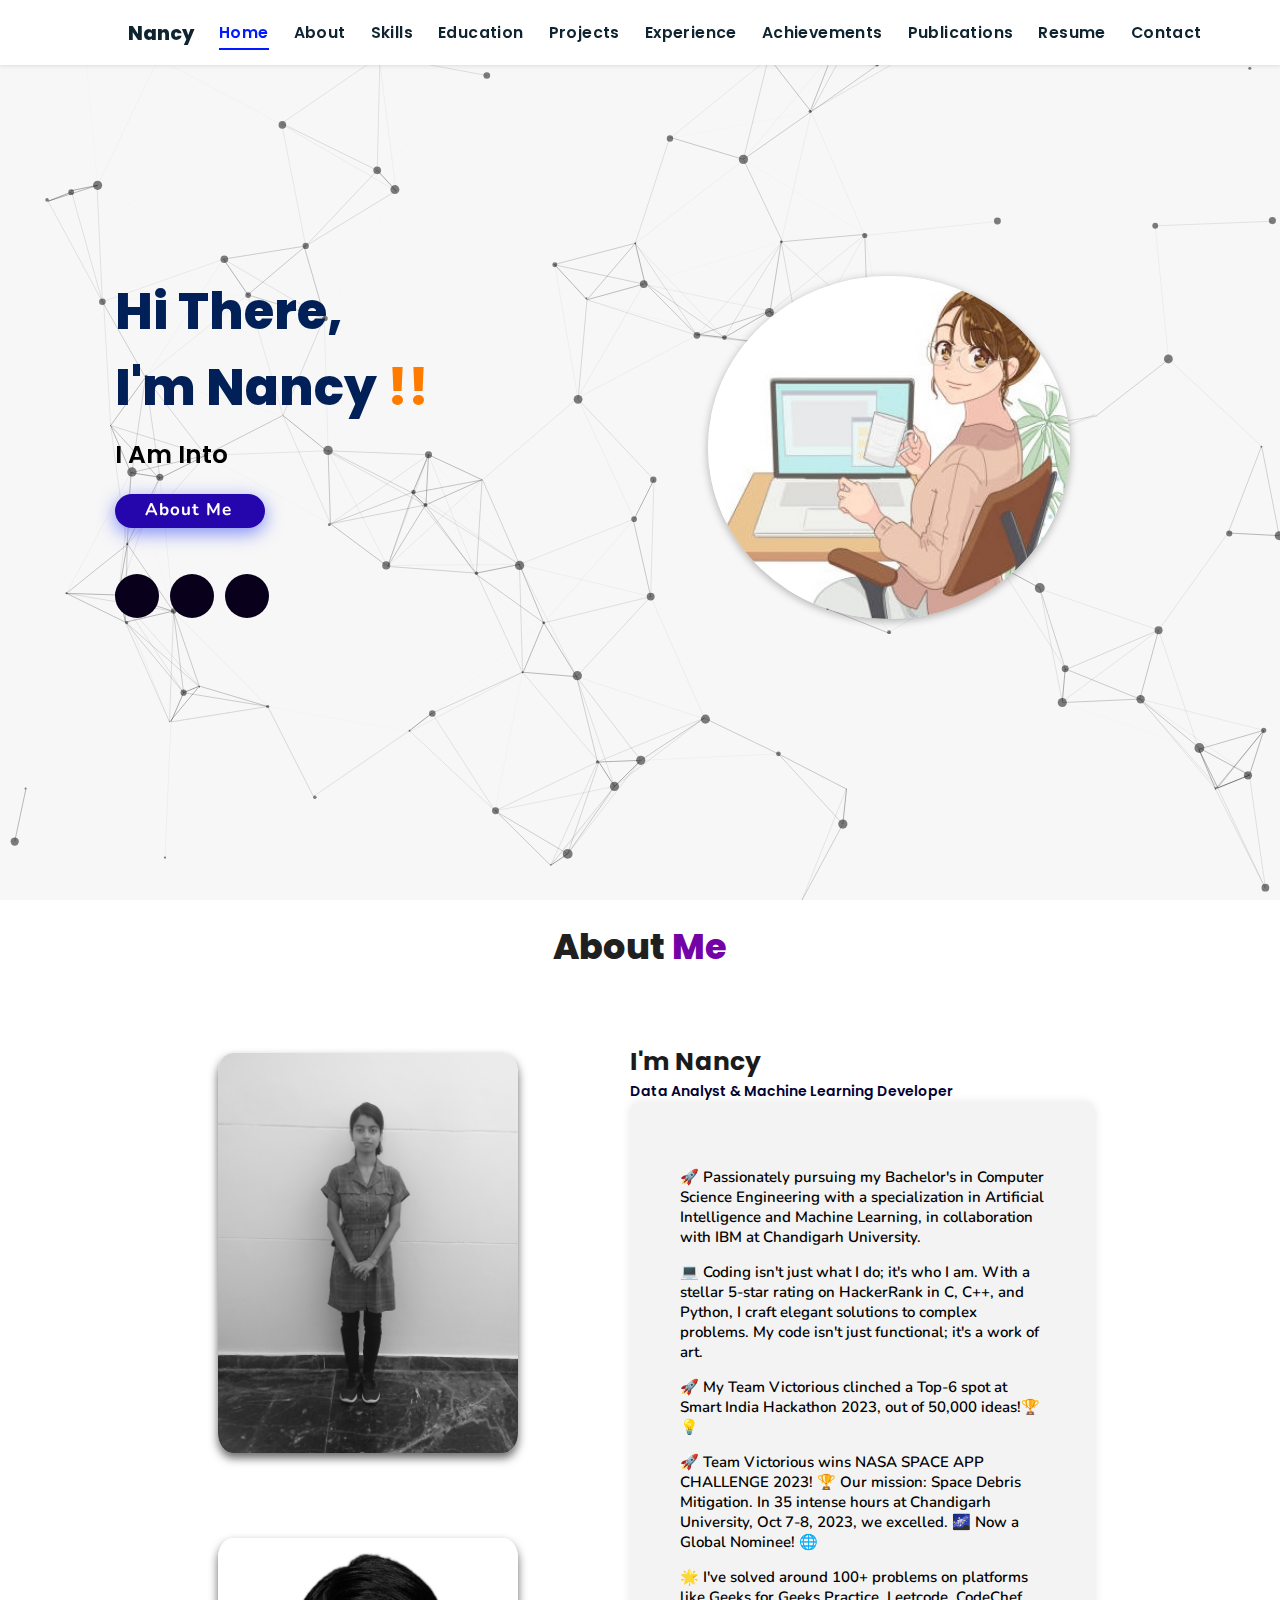
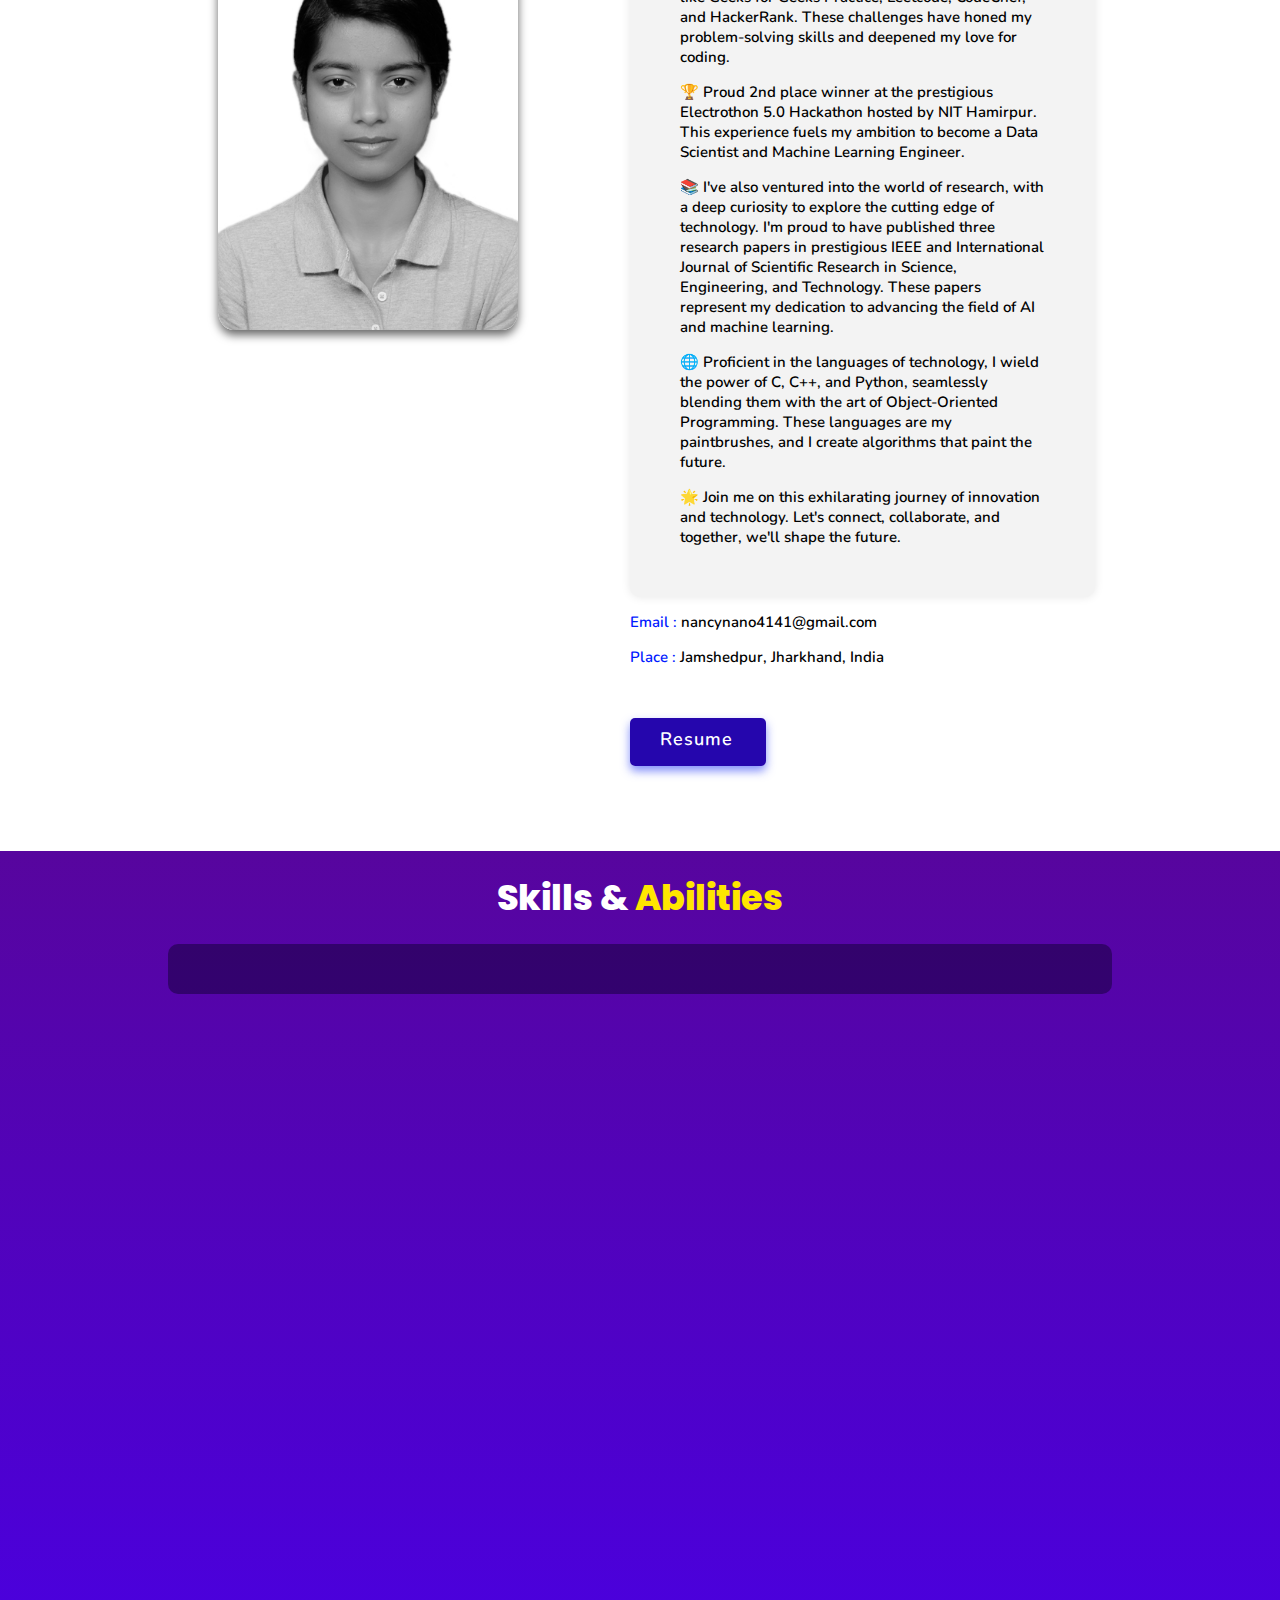
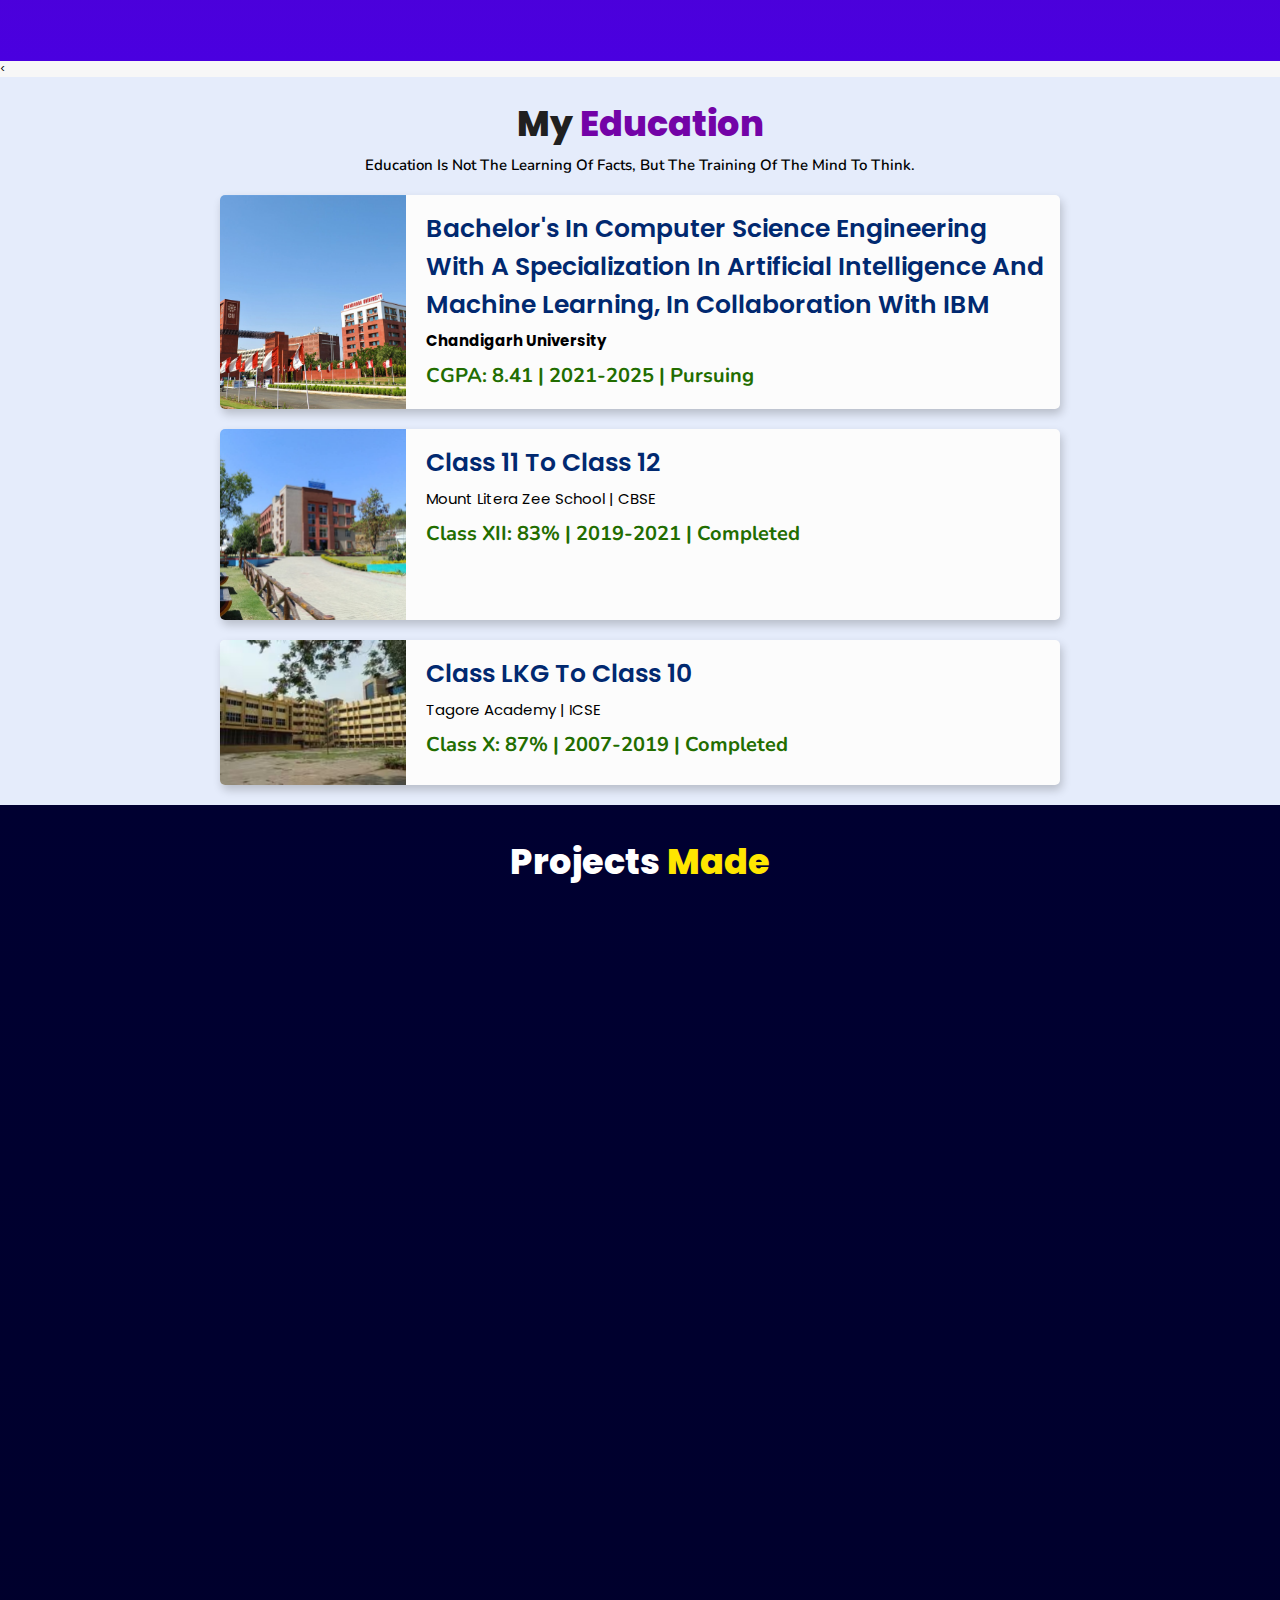
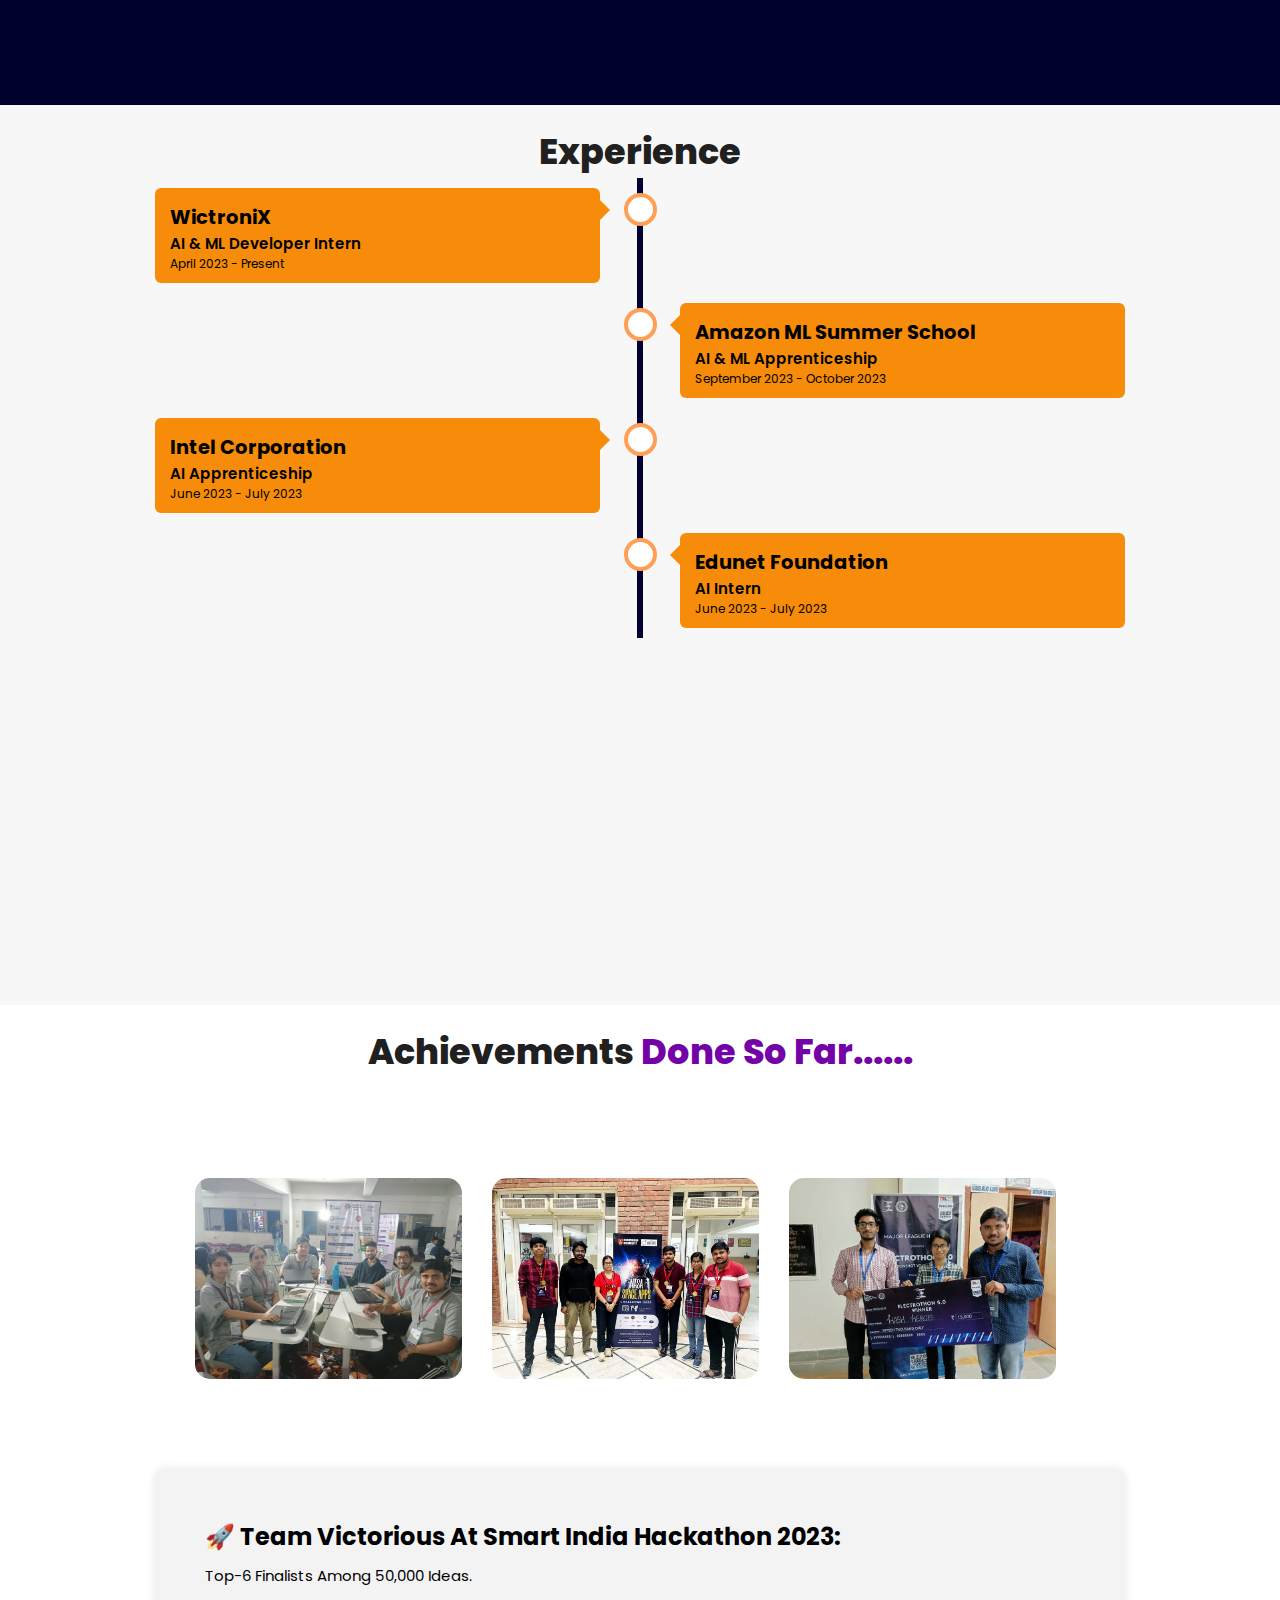
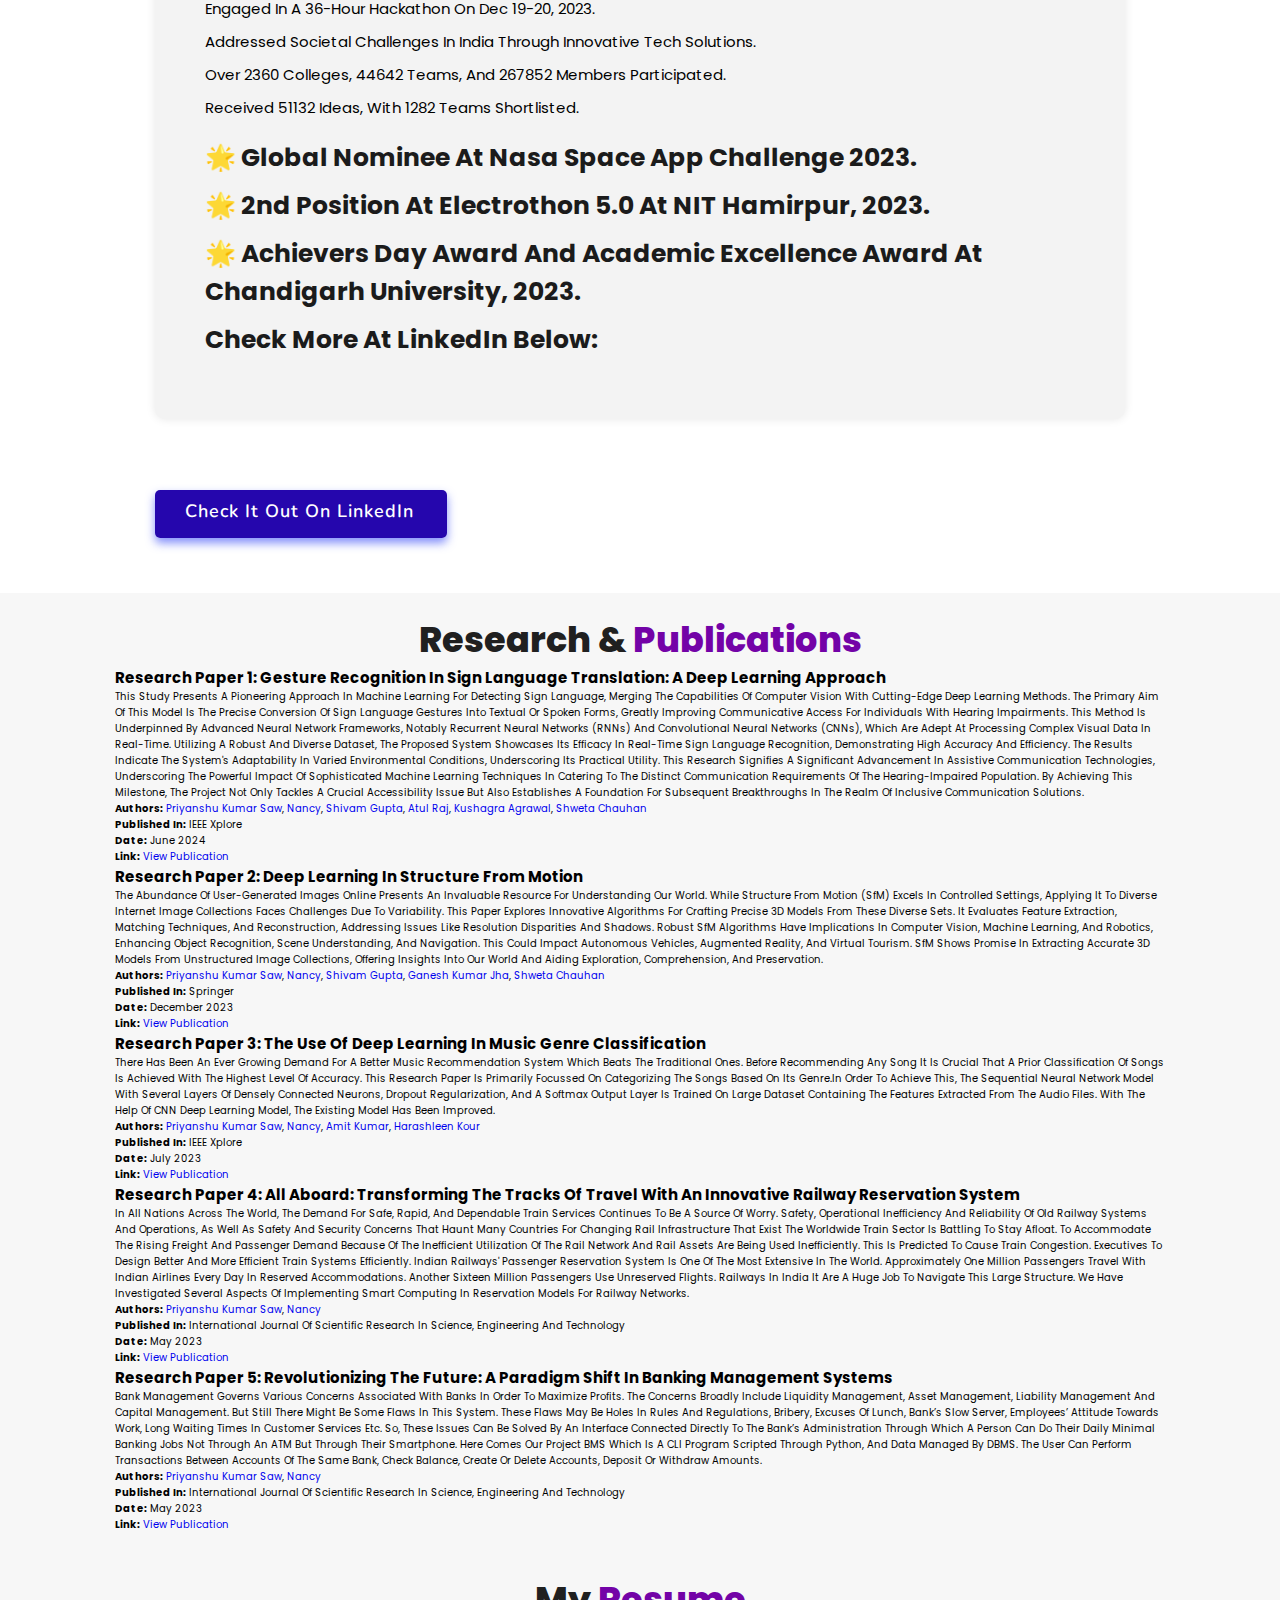
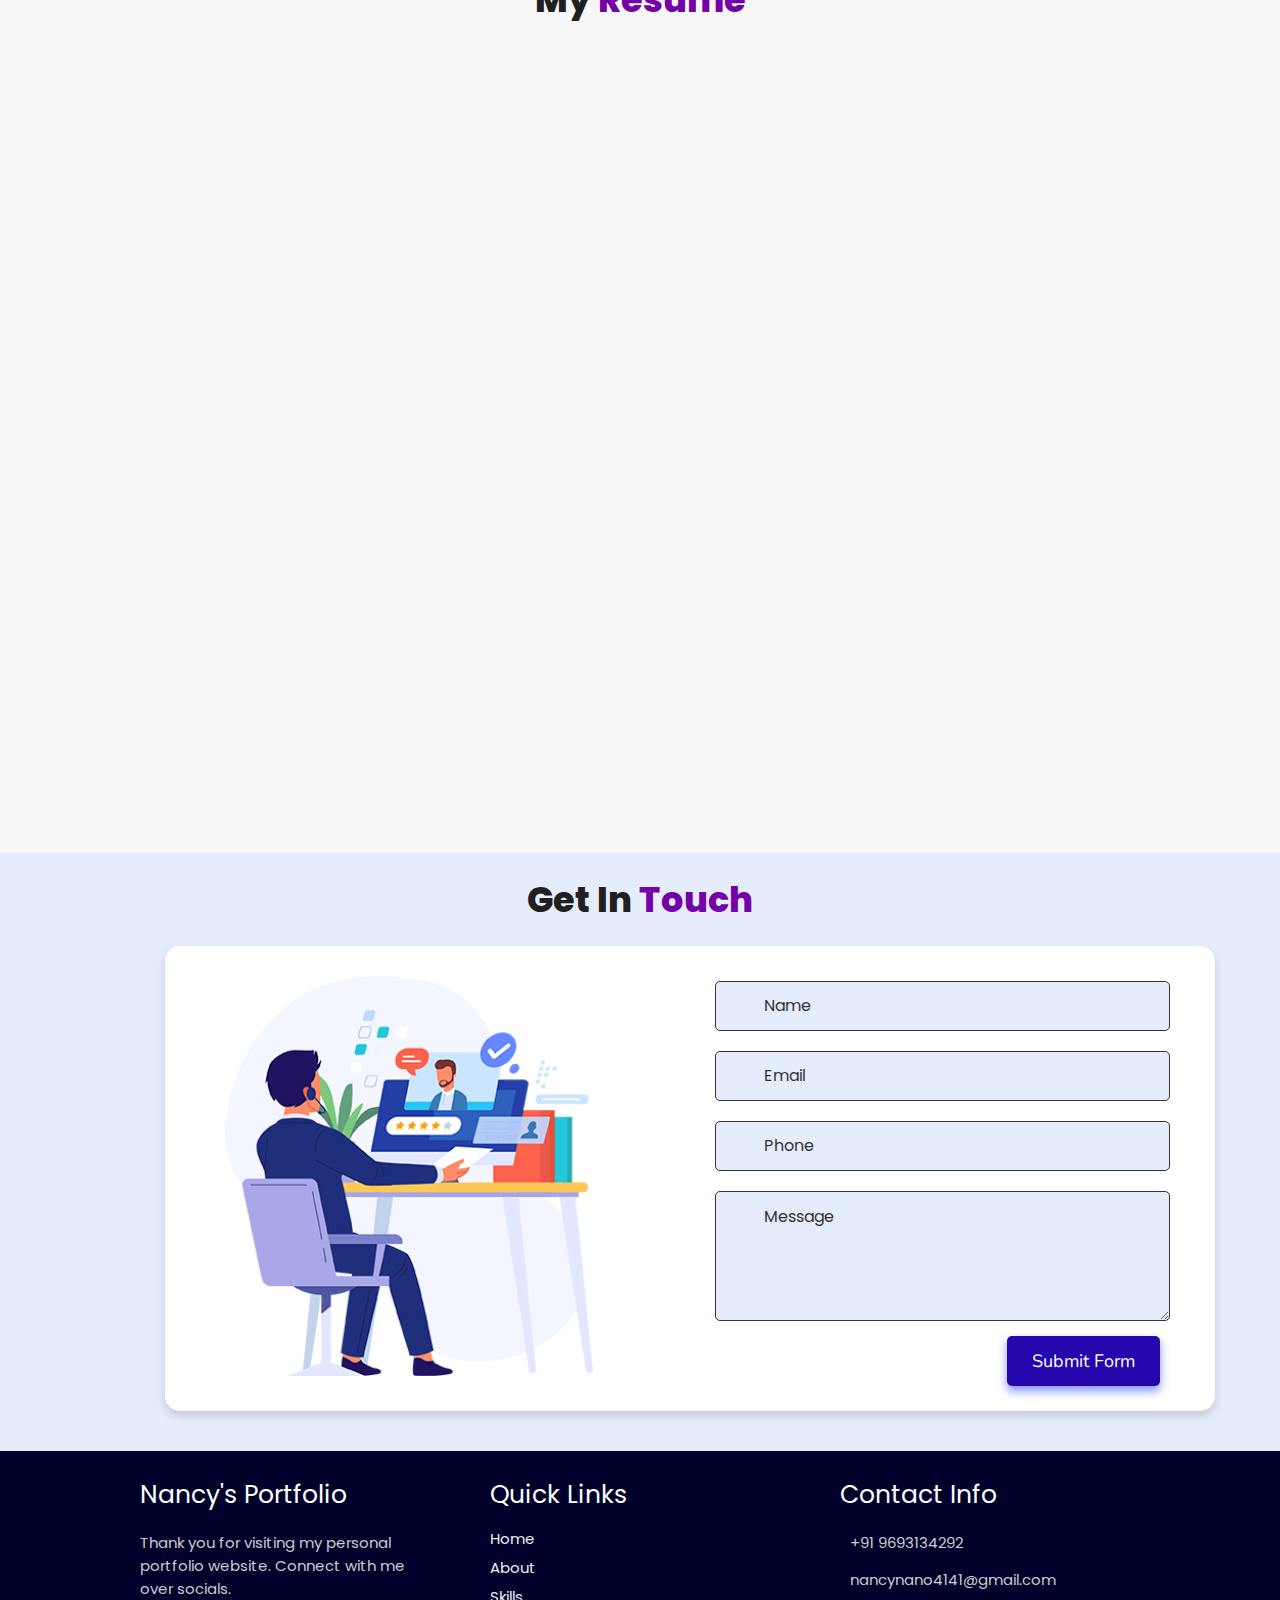
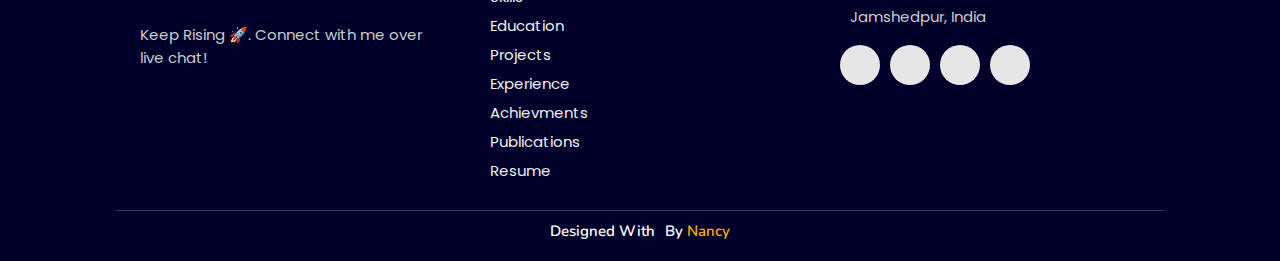
==== commit 6110b515: "Update index.html" ====
--- a/index.html
+++ b/index.html
@@ -402,65 +402,74 @@
 
 <!-- research/publications section starts -->
 <!-- <section class="publications" id="publications"> -->
-  <section class="publications" id="publications" style="line-height: 1.5;">
+  <section class="publications" id="publications">
     <h2 class="heading"><i class="fas fa-book"></i> Research & <span>Publications</span></h2>
-  <div class="publication" style="text-align: justify;">  
-  <div class="container">
+  
     <div class="publication">
-      <div style="margin-top: 20px;"></div>
-      <h2 style="font-size: 24px;">Research Paper 1: Deep learning in Structure From Motion</h2>
-      <p style="font-size: 18px;">The abundance of user-generated images online presents an invaluable
-        resource for understanding our world. While Structure from Motion (SfM) excels
-        in controlled settings, applying it to diverse internet image collections faces challenges due to variability. This paper explores innovative algorithms for crafting
-        precise 3D models from these diverse sets. It evaluates feature extraction, matching techniques, and reconstruction, addressing issues like resolution disparities
-        and shadows. Robust SfM algorithms have implications in computer vision, machine learning, and robotics, enhancing object recognition, scene understanding,
-        and navigation. This could impact autonomous vehicles, augmented reality, and
-        virtual tourism. SfM shows promise in extracting accurate 3D models from unstructured image collections, offering insights into our world and aiding exploration, comprehension, and preservation.</p>
-      <p style="font-size: 18px;"><strong>Authors:</strong> <a href="https://www.linkedin.com/in/priyanshu-kumar-saw/">Priyanshu Kumar Saw</a>, <a href="https://www.linkedin.com/in/nancy969/">Nancy</a>, <a href="https://www.linkedin.com/in/shivamgupta05/">Shivam Gupta</a>, <a href="https://www.linkedin.com/in/ganesh-jha/">Ganesh Kumar Jha</a>, <a href="https://www.linkedin.com/in/shweta-chauhan-1b762624a/">Shweta Chauhan</a></p>
-      <p style="font-size: 18px;"><strong>Published in:</strong> Springer</p>
-      <p style="font-size: 18px;"><strong>Date:</strong> December 2023</p>
-      <p style="font-size: 18px;"><strong>Link:</strong> <a href="http://www.icaaaiml.com">View Publication</a></p>
-    </div>
-
-    <!-- Add space between publications -->
-    <div style="margin-top: 20px;"></div>
+        <div class="container">
+            <div class="publication-item">
+                <h2>Research Paper 1: Gesture Recognition in Sign Language Translation: A Deep Learning Approach</h2>
+                <p>This study presents a pioneering approach in machine learning for detecting sign language, merging the capabilities of computer vision with cutting-edge deep learning methods. The primary aim of this model is the precise conversion of sign language gestures into textual or spoken forms, greatly improving communicative access for individuals with hearing impairments. This method is underpinned by advanced neural network frameworks, notably recurrent neural networks (RNNs) and convolutional neural networks (CNNs), which are adept at processing complex visual data in real-time. Utilizing a robust and diverse dataset, the proposed system showcases its efficacy in real-time sign language recognition, demonstrating high accuracy and efficiency. The results indicate the system's adaptability in varied environmental conditions, underscoring its practical utility. This research signifies a significant advancement in assistive communication technologies, underscoring the powerful impact of sophisticated machine learning techniques in catering to the distinct communication requirements of the hearing-impaired population. By achieving this milestone, the project not only tackles a crucial accessibility issue but also establishes a foundation for subsequent breakthroughs in the realm of inclusive communication solutions.</p>
+                <p><strong>Authors:</strong> <a href="https://www.linkedin.com/in/priyanshu-kumar-saw/">Priyanshu Kumar Saw</a>, <a href="https://www.linkedin.com/in/nancy969/">Nancy</a>, <a href="https://www.linkedin.com/in/shivamgupta05/">Shivam Gupta</a>, <a href="https://www.linkedin.com/in/atul-raj-095322229/">Atul Raj</a>, <a href="https://www.linkedin.com/in/kushagra-agrawal/">Kushagra Agrawal</a>, <a href="https://scholar.google.com/citations?hl=en&user=UdA8VaEAAAAJ">Shweta Chauhan</a></p>
+                <p><strong>Published in:</strong> IEEE Xplore</p>
+                <p><strong>Date:</strong> June 2024</p>
+                <p><strong>Link:</strong> <a href="https://iiitu.ac.in/icic3s2024/">View Publication</a></p>
+            </div>
+        </div>
+    </div>
 
     <div class="publication">
-      <div style="margin-top: 20px;"></div>
-      <h2 style="font-size: 24px;">Research Paper 2: The Use Of Deep Learning In Music Genre Classification</h2>
-      <p style="font-size: 18px;">There has been an ever growing demand for a better music recommendation system which beats the traditional ones. Before recommending any song it is crucial that a prior classification of songs is achieved with the highest level of accuracy. This research paper is primarily focussed on categorizing the songs based on its genre.In order to achieve this, the sequential Neural network model with several layers of densely connected neurons, dropout regularization, and a Softmax output layer is trained on large dataset containing the features extracted from the audio files. With the help of CNN deep learning model, the existing model has been improved.</p>
-      <p style="font-size: 18px;"><strong>Authors:</strong> <a href="https://www.linkedin.com/in/Priyanshu/">Priyanshu Kumar Saw</a>, <a href="https://www.linkedin.com/in/nancy969/">Nancy</a>, <a href="https://www.linkedin.com/in/amit-kumar-478905276/">Amit Kumar</a>, <a href="https://www.linkedin.com/in/harashleen-kour-9049381b9/">Harashleen Kour</a></a></p>
-      <p style="font-size: 18px;"><strong>Published in:</strong> IEEE Xplore</p>
-      <p style="font-size: 18px;"><strong>Date:</strong> July 2023</p>
-      <p style="font-size: 18px;"><strong>Link:</strong> <a href="https://ieeexplore.ieee.org/document/10308243">View Publication</a></p>
-    </div>
-  </div>
-  <!-- Add space between publications -->
-  <div style="margin-top: 20px;"></div>
-
-  <div class="publication">
-    <div style="margin-top: 20px;"></div>
-    <h2 style="font-size: 24px;">Research Paper 3: All Aboard : Transforming the Tracks of Travel with an Innovative Railway Reservation System</h2>
-    <p style="font-size: 18px;">In all nations across the world, the demand for safe, rapid, and dependable train services continues to be a source of worry. Safety, operational inefficiency and reliability of old railway systems and operations, as well as safety and security concerns that haunt many countries for changing rail infrastructure that exist the worldwide train sector is battling to stay afloat. to accommodate the rising freight and passenger demand because of the inefficient utilization of the rail network and Rail assets are being used inefficiently. This is predicted to cause train congestion. executives to design better and more efficient train systems efficiently. Indian Railways' passenger reservation system is one of the most extensive in the world. Approximately one million passengers travel with Indian Airlines every day in reserved accommodations. Another sixteen million passengers use unreserved flights. Railways in India It are a huge job to navigate this large structure. We have investigated several aspects of implementing smart computing in reservation models for railway networks.</p>
-    <p style="font-size: 18px;"><strong>Authors:</strong> <a href="https://www.linkedin.com/in/Priyanshu-kumar-saw/">Priyanshu Kumar Saw</a>, <a href="https://www.linkedin.com/in/nancy969/">Nancy</a></p>
-    <p style="font-size: 18px;"><strong>Published in:</strong> International Journal of Scientific Research in Science, Engineering and Technology</p>
-    <p style="font-size: 18px;"><strong>Date:</strong> May 2023</p>
-    <p style="font-size: 18px;"><strong>Link:</strong> <a href="https://ijsrset.com/IJSRSET12310342">View Publication</a></p>
-  </div>
-  <div style="margin-top: 20px;"></div>
-
-  <div class="publication">
-    <div style="margin-top: 20px;"></div>
-    <h2 style="font-size: 24px;">Research Paper 4: Revolutionizing the Future : A Paradigm Shift in Banking Management Systems</h2>
-    <p style="font-size: 18px;">Bank management governs various concerns associated with banks in order to maximize profits. The concerns broadly include liquidity management, asset management, liability management and capital management. But still there might be some flaws in this system. These flaws may be holes in rules and regulations, bribery, excuses of lunch, bank’s slow server, employees’ attitude towards work, long waiting times in customer services etc. So, these issues can be solved by an interface connected directly to the bank’s administration through which a person can do their daily minimal banking jobs not through an ATM but through their smartphone. Here comes our project BMS which is a CLI program scripted through python, and data managed by DBMS. The user can perform transactions between accounts of the same bank, check balance, create or delete accounts, deposit or withdraw amounts.</p>
-    <p style="font-size: 18px;"><strong>Authors:</strong> <a href="https://www.linkedin.com/in/Priyanshu-kumar-saw/">Priyanshu Kumar Saw</a>, <a href="https://www.linkedin.com/in/nancy969/">Nancy</a></p>
-    <p style="font-size: 18px;"><strong>Published in:</strong> International Journal of Scientific Research in Science, Engineering and Technology</p>
-    <p style="font-size: 18px;"><strong>Date:</strong> May 2023</p>
-    <p style="font-size: 18px;"><strong>Link:</strong> <a href="https://ijsrset.com/IJSRSET2310345">View Publication</a></p>
-  </div>
-</div>
-</section>
-
+        <div class="container">
+            <div class="publication-item">
+                <h2>Research Paper 2: Deep Learning in Structure From Motion</h2>
+                <p>The abundance of user-generated images online presents an invaluable resource for understanding our world. While Structure from Motion (SfM) excels in controlled settings, applying it to diverse internet image collections faces challenges due to variability. This paper explores innovative algorithms for crafting precise 3D models from these diverse sets. It evaluates feature extraction, matching techniques, and reconstruction, addressing issues like resolution disparities and shadows. Robust SfM algorithms have implications in computer vision, machine learning, and robotics, enhancing object recognition, scene understanding, and navigation. This could impact autonomous vehicles, augmented reality, and virtual tourism. SfM shows promise in extracting accurate 3D models from unstructured image collections, offering insights into our world and aiding exploration, comprehension, and preservation.</p>
+                <p><strong>Authors:</strong> <a href="https://www.linkedin.com/in/priyanshu-kumar-saw/">Priyanshu Kumar Saw</a>, <a href="https://www.linkedin.com/in/nancy969/">Nancy</a>, <a href="https://www.linkedin.com/in/shivamgupta05/">Shivam Gupta</a>, <a href="https://www.linkedin.com/in/ganesh-jha/">Ganesh Kumar Jha</a>, <a href="https://www.linkedin.com/in/shweta-chauhan-1b762624a/">Shweta Chauhan</a></p>
+                <p><strong>Published in:</strong> Springer</p>
+                <p><strong>Date:</strong> December 2023</p>
+                <p><strong>Link:</strong> <a href="http://www.icaaaiml.com">View Publication</a></p>
+            </div>
+        </div>
+    </div>
+
+    <div class="publication">
+        <div class="container">
+            <div class="publication-item">
+                <h2>Research Paper 3: The Use of Deep Learning in Music Genre Classification</h2>
+                <p>There has been an ever growing demand for a better music recommendation system which beats the traditional ones. Before recommending any song it is crucial that a prior classification of songs is achieved with the highest level of accuracy. This research paper is primarily focussed on categorizing the songs based on its genre.In order to achieve this, the sequential Neural network model with several layers of densely connected neurons, dropout regularization, and a Softmax output layer is trained on large dataset containing the features extracted from the audio files. With the help of CNN deep learning model, the existing model has been improved.</p>
+                <p><strong>Authors:</strong> <a href="https://www.linkedin.com/in/priyanshu-kumar-saw/">Priyanshu Kumar Saw</a>, <a href="https://www.linkedin.com/in/nancy969/">Nancy</a>, <a href="https://www.linkedin.com/in/amit-kumar-478905276/">Amit Kumar</a>, <a href="https://www.linkedin.com/in/harashleen-kour-9049381b9/">Harashleen Kour</a></p>
+                <p><strong>Published in:</strong> IEEE Xplore</p>
+                <p><strong>Date:</strong> July 2023</p>
+                <p><strong>Link:</strong> <a href="https://ieeexplore.ieee.org/document/10308243">View Publication</a></p>
+            </div>
+        </div>
+    </div>
+
+    <div class="publication">
+        <div class="container">
+            <div class="publication-item">
+                <h2>Research Paper 4: All Aboard: Transforming the Tracks of Travel with an Innovative Railway Reservation System</h2>
+                <p>In all nations across the world, the demand for safe, rapid, and dependable train services continues to be a source of worry. Safety, operational inefficiency and reliability of old railway systems and operations, as well as safety and security concerns that haunt many countries for changing rail infrastructure that exist the worldwide train sector is battling to stay afloat. to accommodate the rising freight and passenger demand because of the inefficient utilization of the rail network and Rail assets are being used inefficiently. This is predicted to cause train congestion. executives to design better and more efficient train systems efficiently. Indian Railways' passenger reservation system is one of the most extensive in the world. Approximately one million passengers travel with Indian Airlines every day in reserved accommodations. Another sixteen million passengers use unreserved flights. Railways in India It are a huge job to navigate this large structure. We have investigated several aspects of implementing smart computing in reservation models for railway networks.</p>
+                <p><strong>Authors:</strong> <a href="https://www.linkedin.com/in/priyanshu-kumar-saw/">Priyanshu Kumar Saw</a>, <a href="https://www.linkedin.com/in/nancy969/">Nancy</a></p>
+                <p><strong>Published in:</strong> International Journal of Scientific Research in Science, Engineering and Technology</p>
+                <p><strong>Date:</strong> May 2023</p>
+                <p><strong>Link:</strong> <a href="https://ijsrset.com/IJSRSET12310342">View Publication</a></p>
+            </div>
+        </div>
+    </div>
+
+    <div class="publication">
+        <div class="container">
+            <div class="publication-item">
+                <h2>Research Paper 5: Revolutionizing the Future: A Paradigm Shift in Banking Management Systems</h2>
+                <p>Bank management governs various concerns associated with banks in order to maximize profits. The concerns broadly include liquidity management, asset management, liability management and capital management. But still there might be some flaws in this system. These flaws may be holes in rules and regulations, bribery, excuses of lunch, bank’s slow server, employees’ attitude towards work, long waiting times in customer services etc. So, these issues can be solved by an interface connected directly to the bank’s administration through which a person can do their daily minimal banking jobs not through an ATM but through their smartphone. Here comes our project BMS which is a CLI program scripted through python, and data managed by DBMS. The user can perform transactions between accounts of the same bank, check balance, create or delete accounts, deposit or withdraw amounts.</p>
+                <p><strong>Authors:</strong> <a href="https://www.linkedin.com/in/priyanshu-kumar-saw/">Priyanshu Kumar Saw</a>, <a href="https://www.linkedin.com/in/nancy969/">Nancy</a></p>
+                <p><strong>Published in:</strong> International Journal of Scientific Research in Science, Engineering and Technology</p>
+                <p><strong>Date:</strong> May 2023</p>
+                <p><strong>Link:</strong> <a href="https://ijsrset.com/IJSRSET2310345">View Publication</a></p>
+            </div>
+        </div>
+    </div>
+</section>
 <!-- research/publications section ends -->
 
 
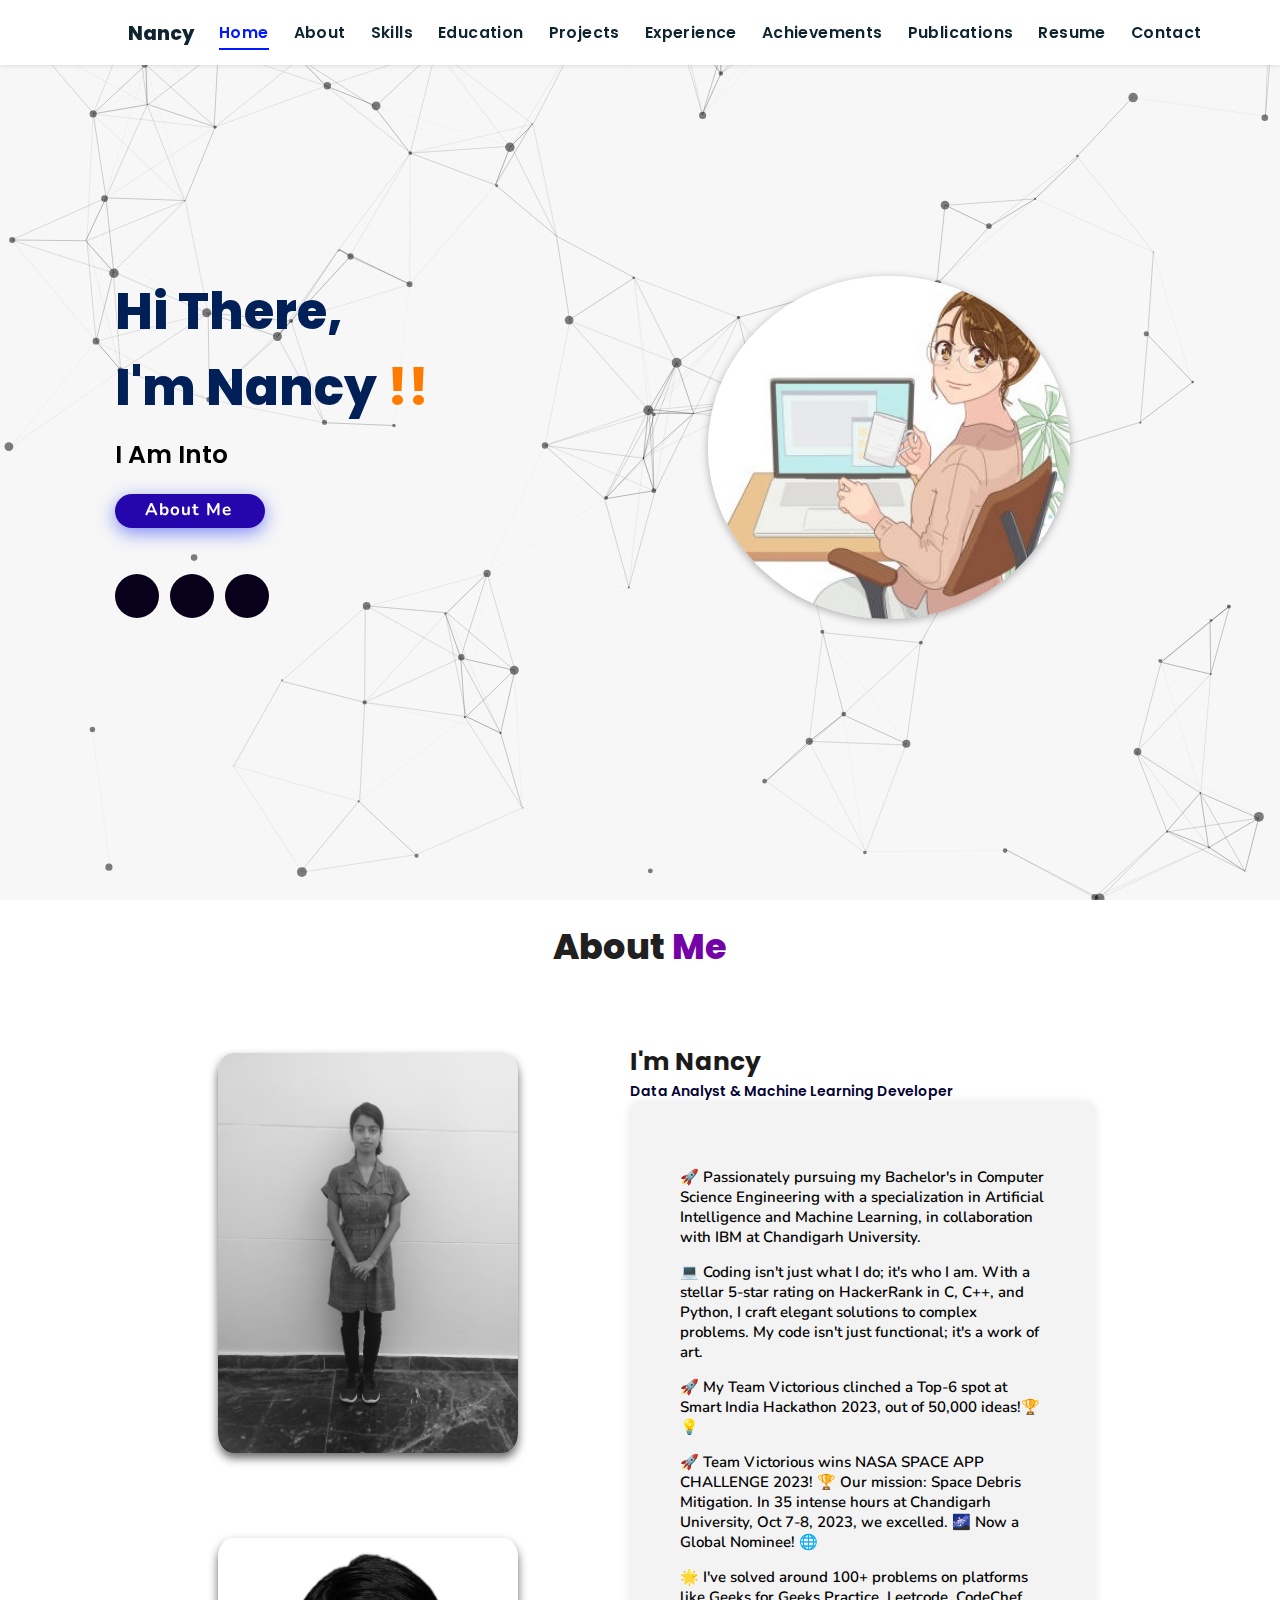
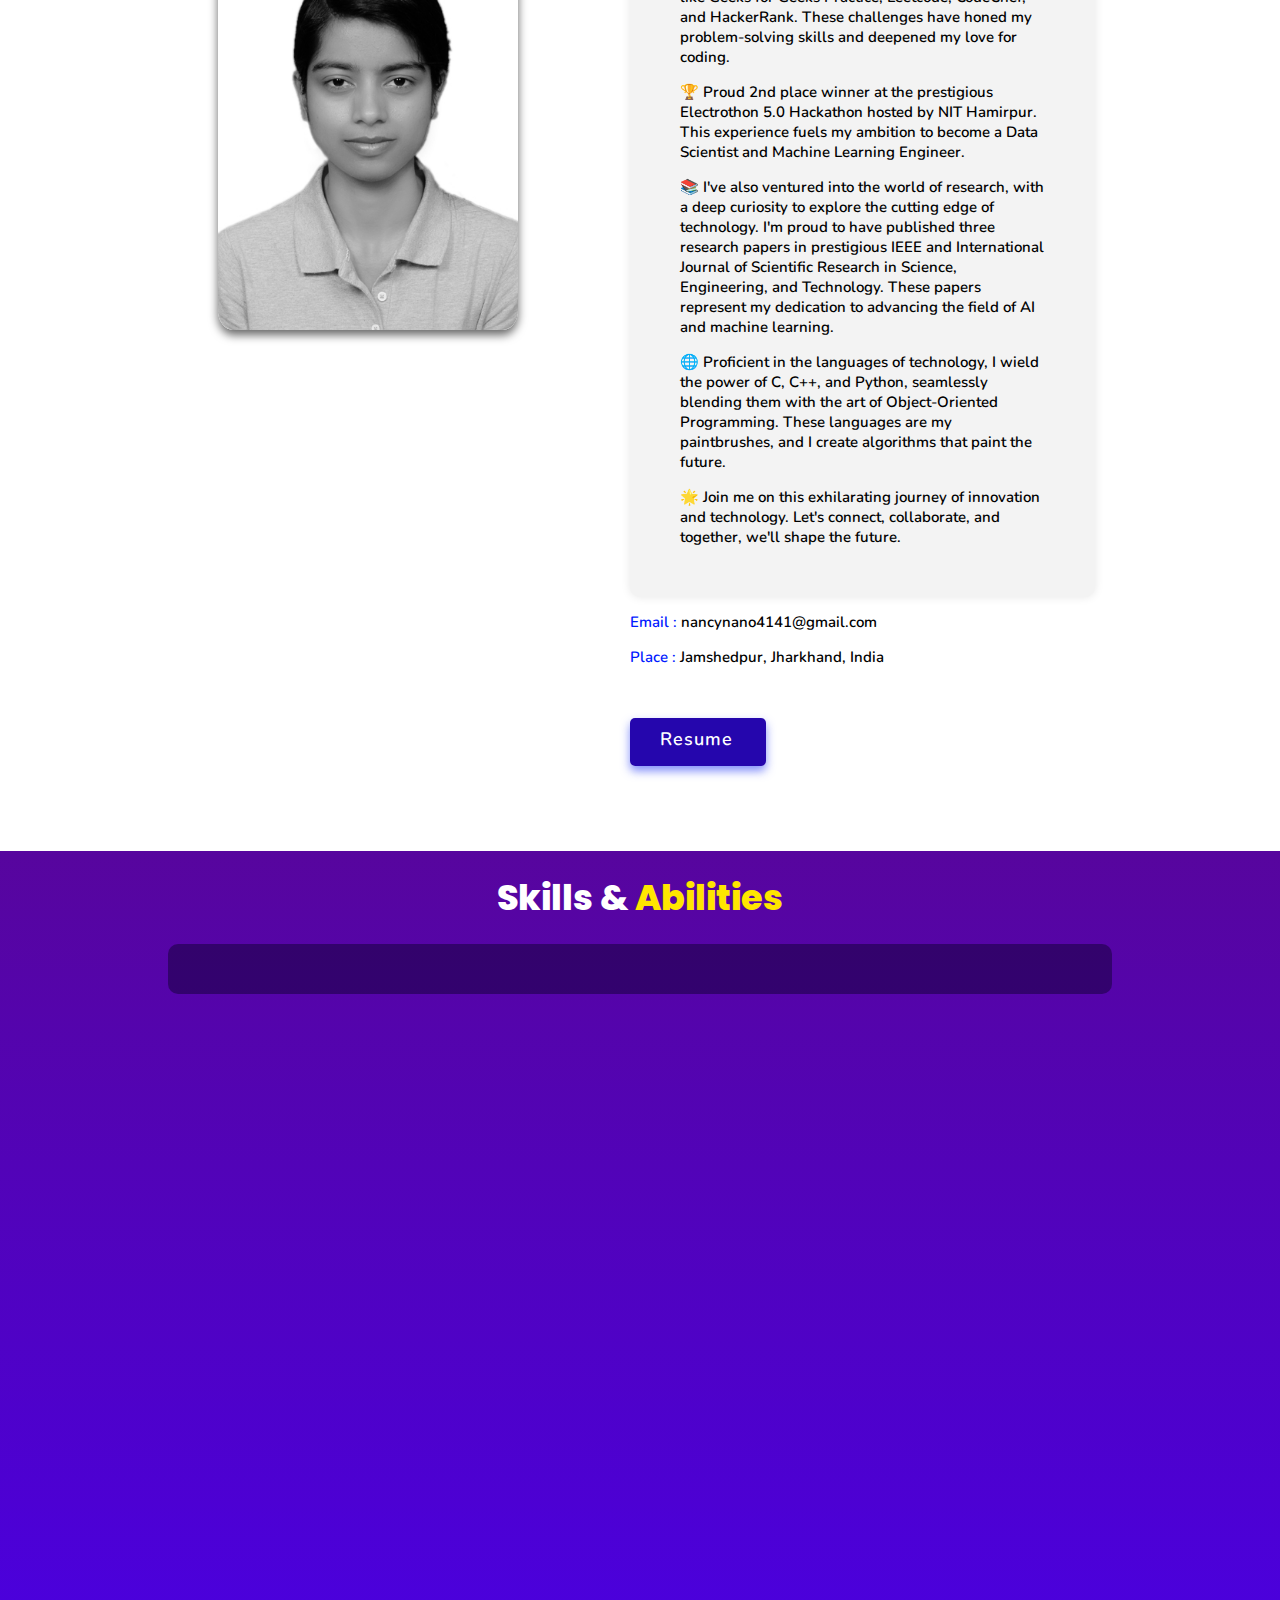
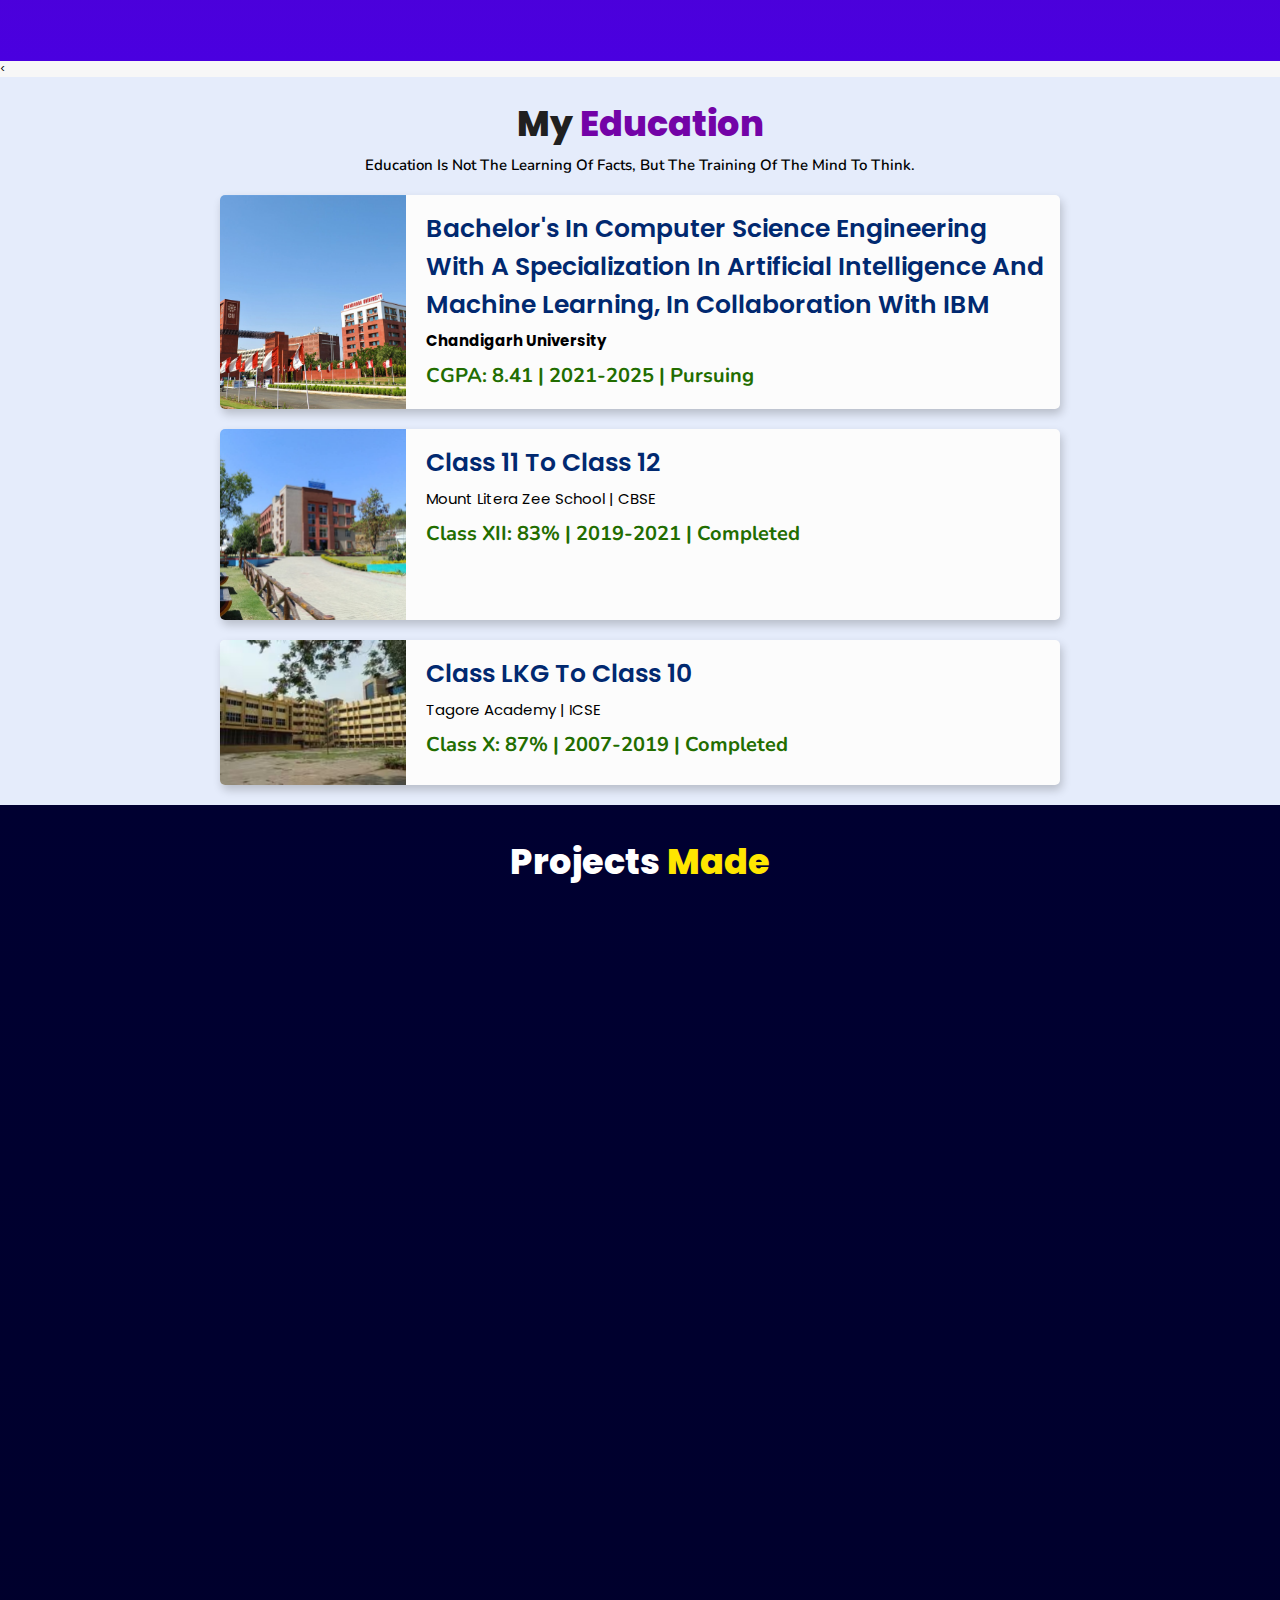
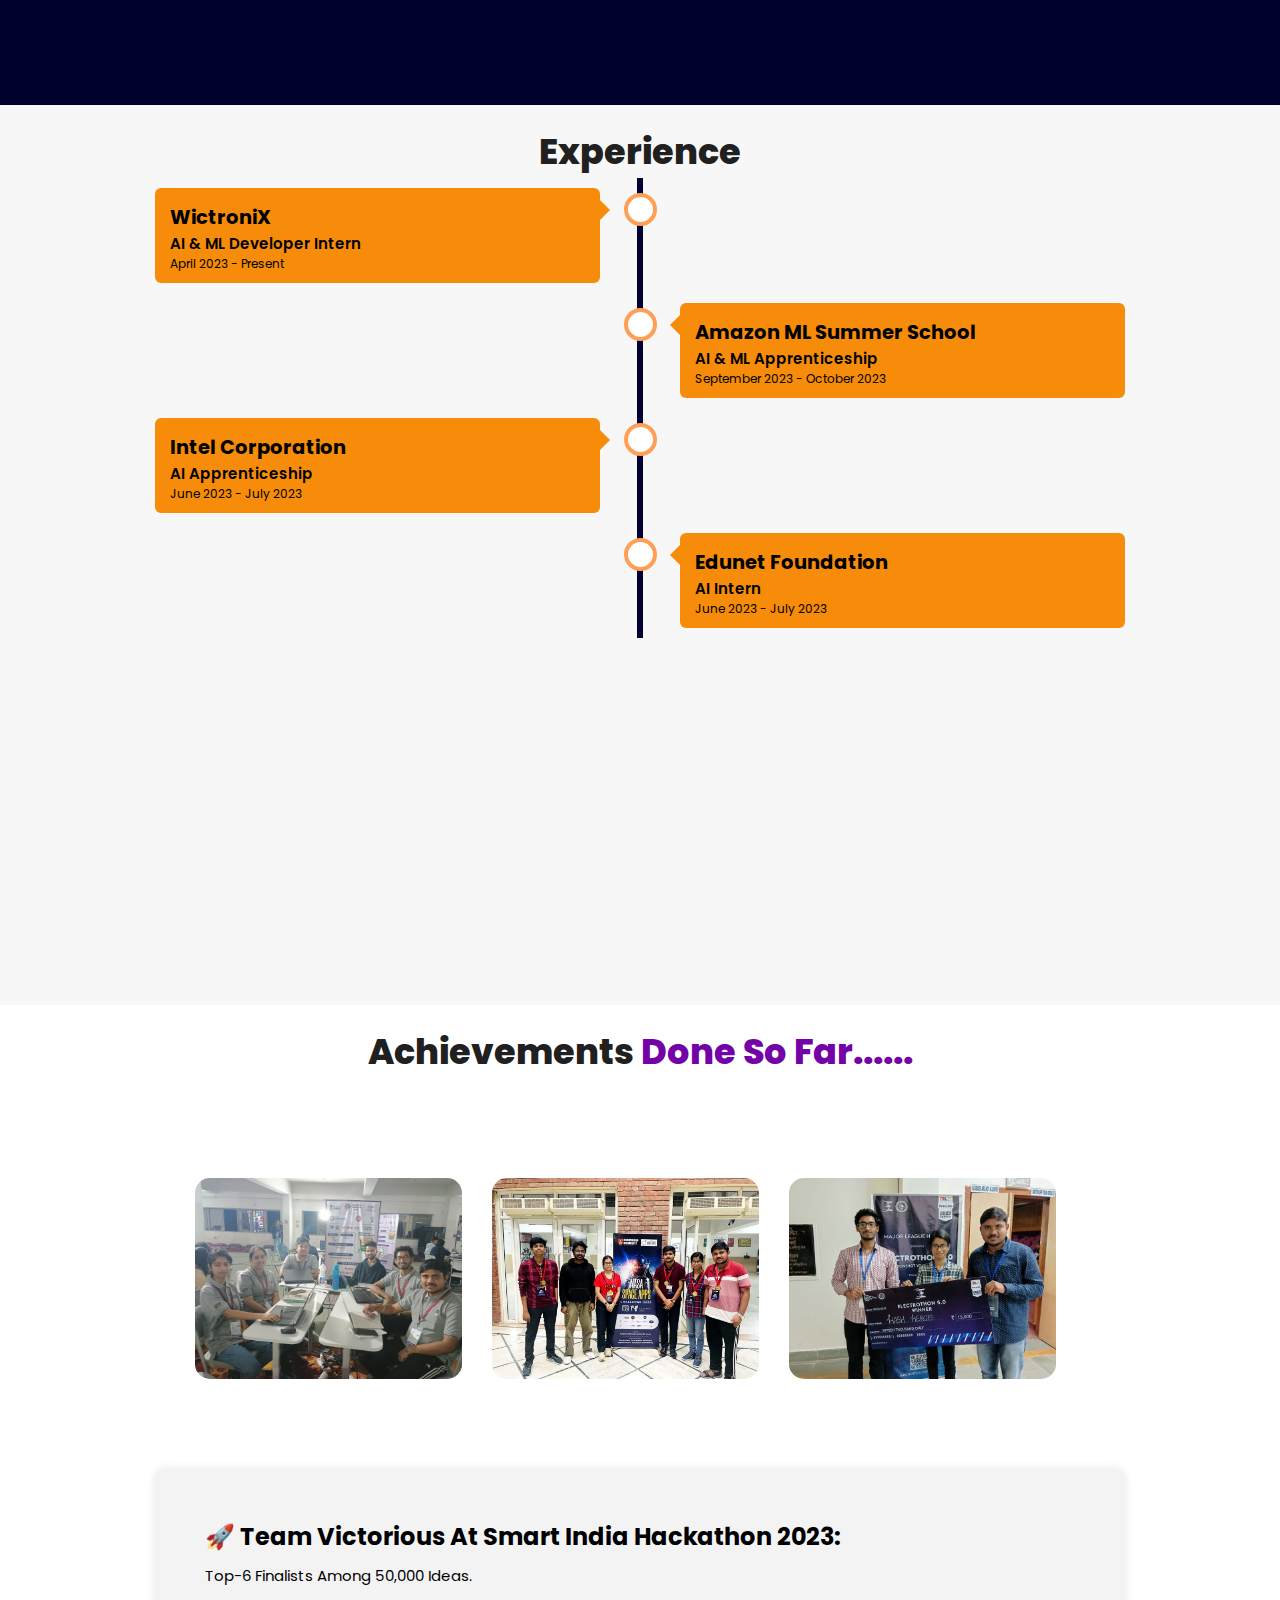
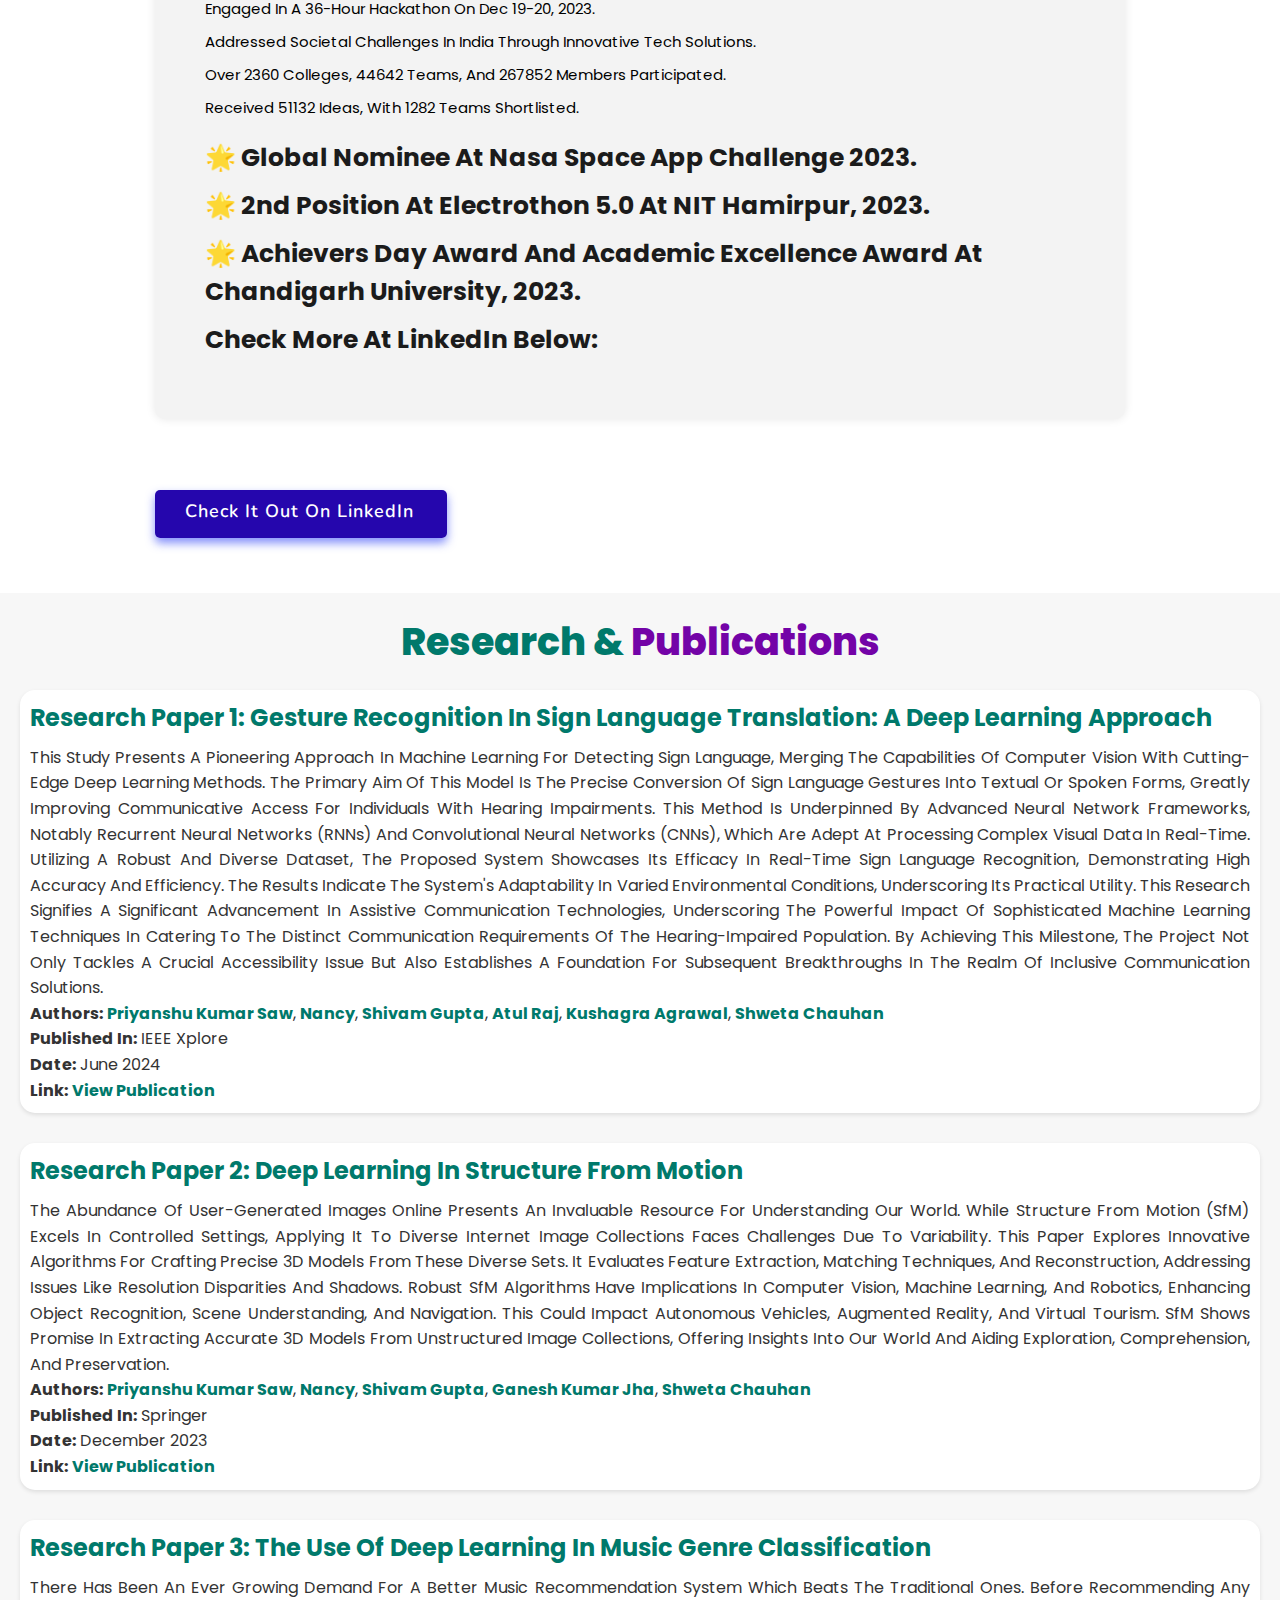
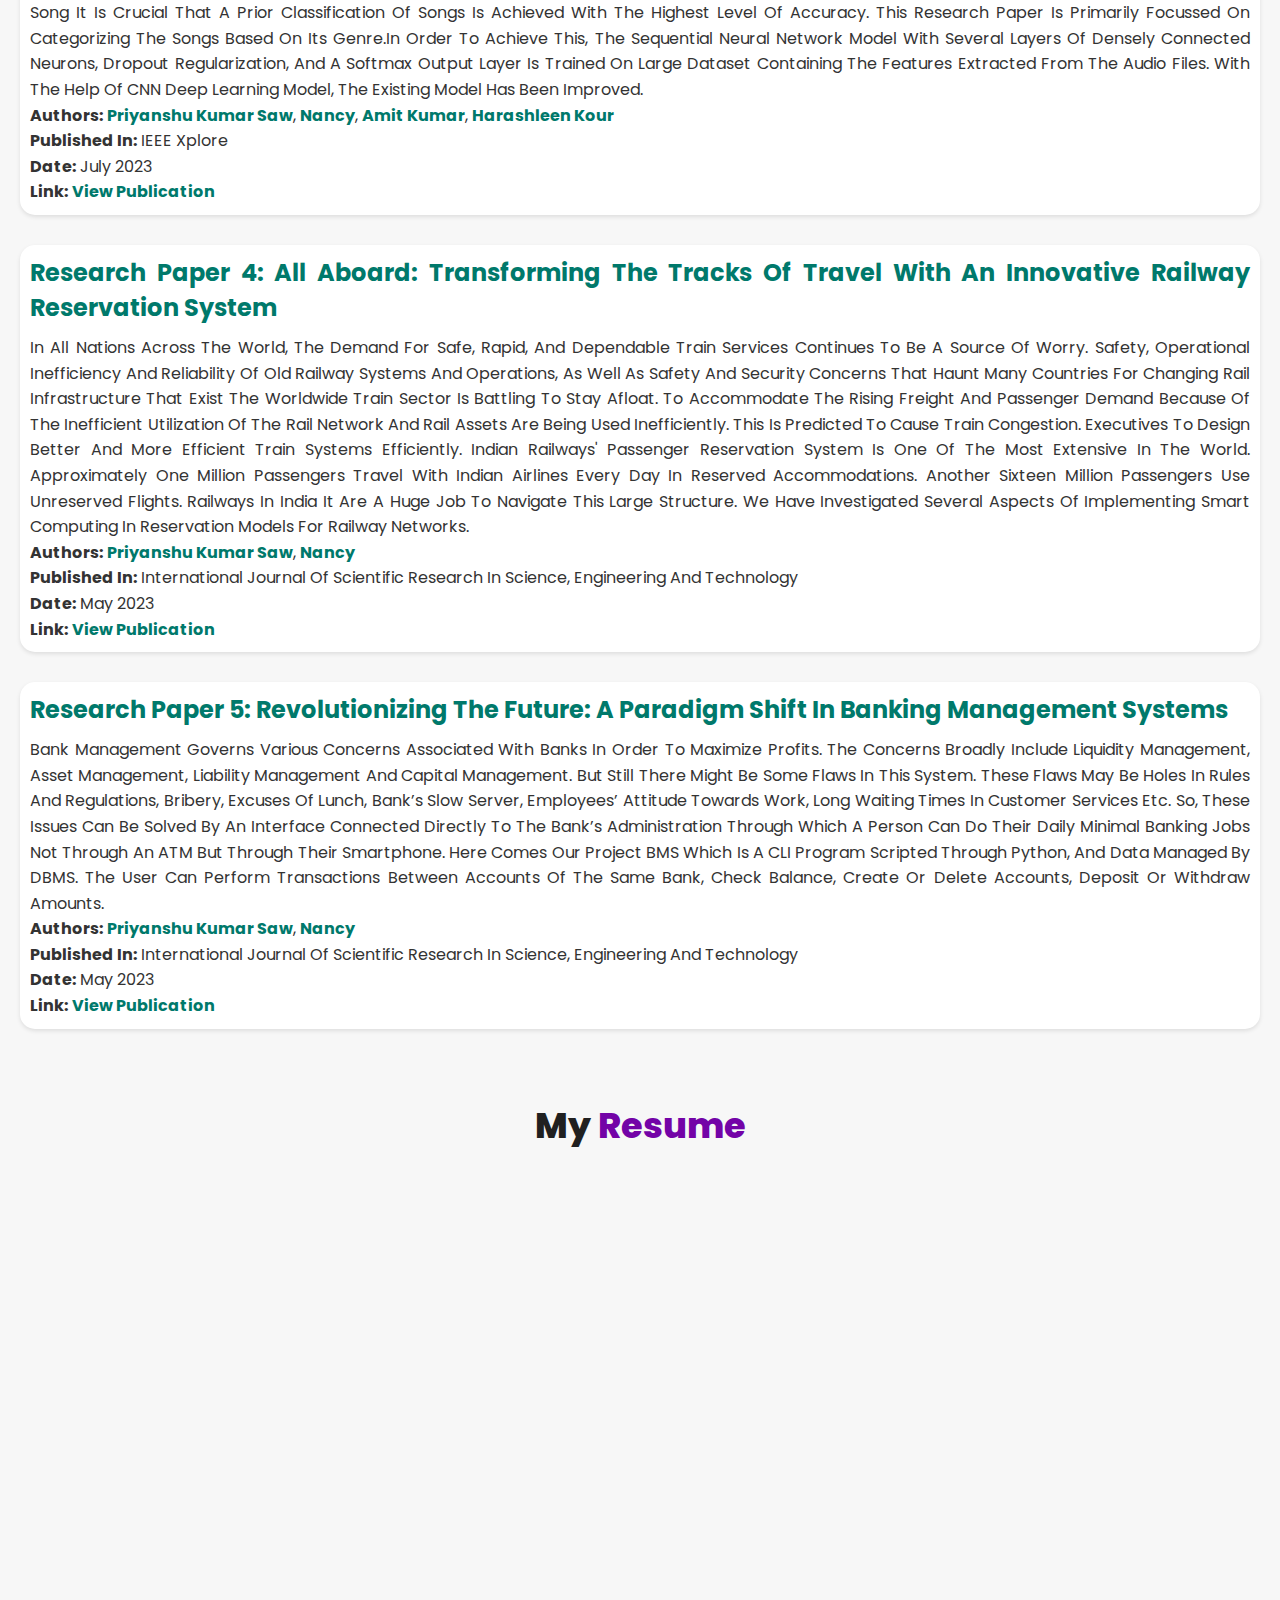
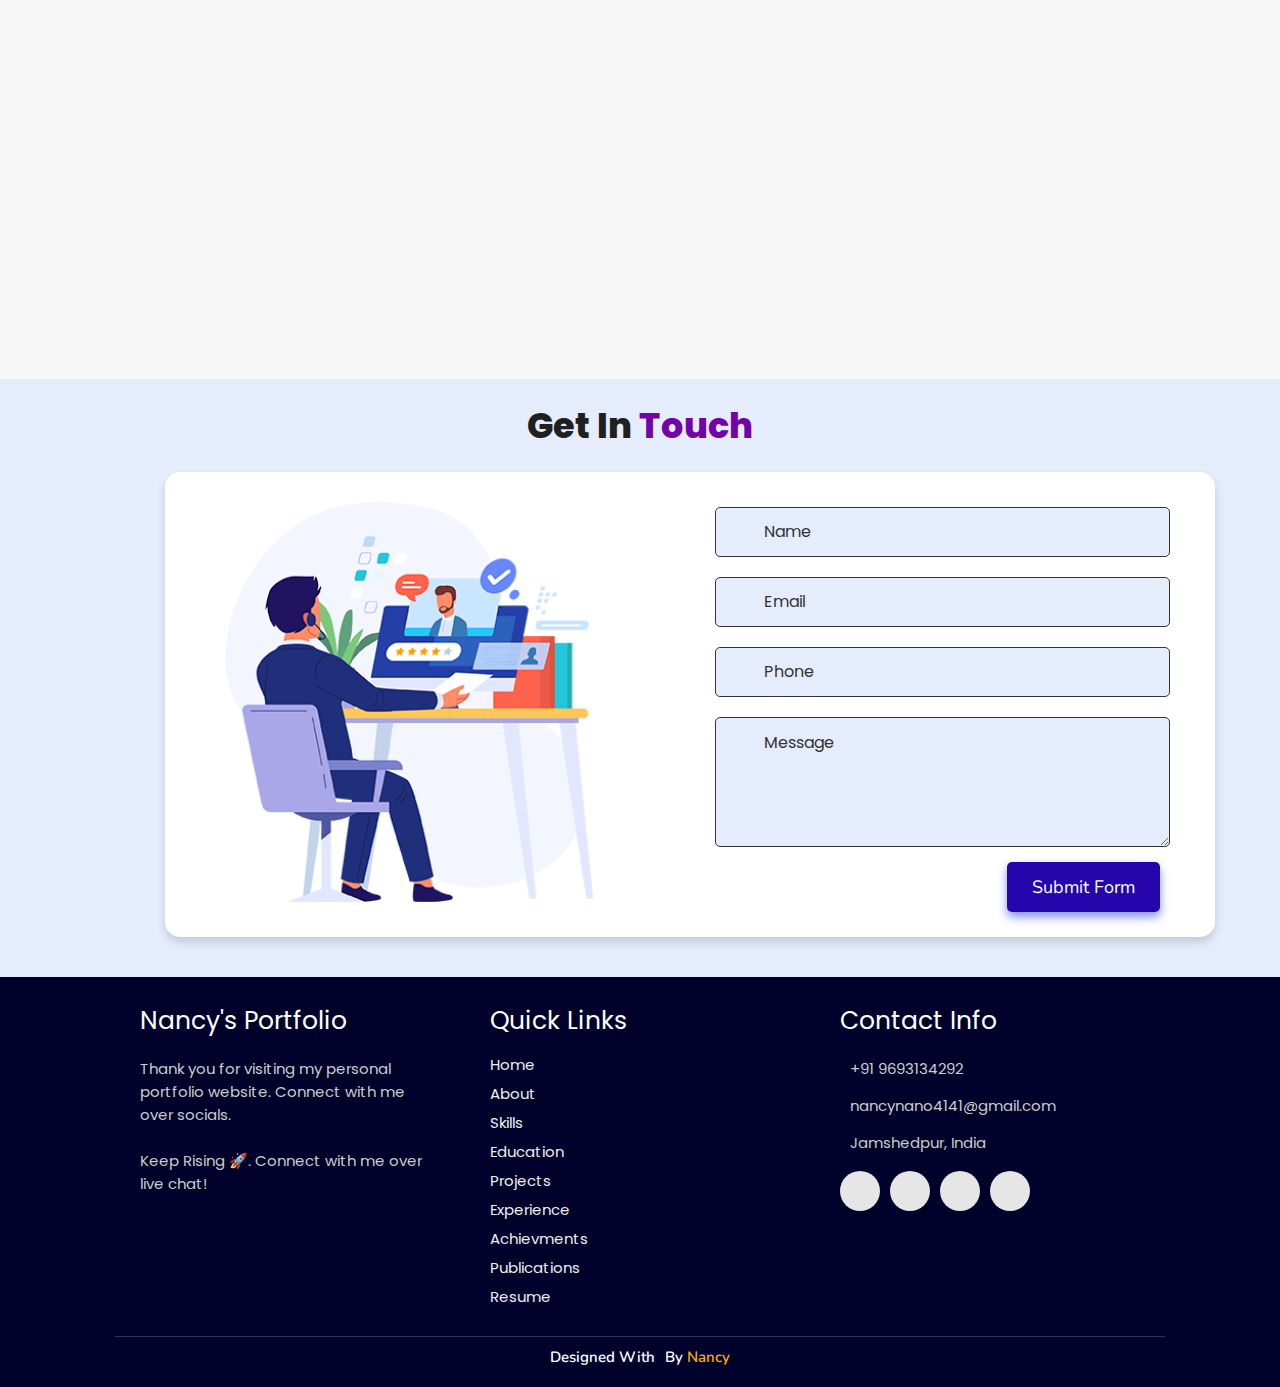
==== commit 5ed588be: "Update index.html" ====
--- a/index.html
+++ b/index.html
@@ -26,7 +26,7 @@
 
 <!-- navbar starts -->
 <header>
-        <a href="https://tawk.to/chat/65d89ae28d261e1b5f6471ef/1hnb1q2s4" class="logo"><i class="fa-brands fa-paypal"></i> Nancy</a>
+        <a href="https://nano6606.github.io/Portfolio/" class="logo"><i class="fa-solid fa-house"></i> Nancy</a>
 
         <div id="menu" class="fas fa-bars"></div>
         <nav class="navbar">
--- a/assets/css/style.css
+++ b/assets/css/style.css
@@ -1130,7 +1130,56 @@
   }
   /* achievements  media queries ends*/
   /* achievements  section ends */
-  
+/*   research */
+.publications {
+        padding: 20px;
+        font-family: 'Poppins', sans-serif;
+        color: #333;
+        display: flex;
+        flex-direction: column;
+        align-items: center;
+        justify-content: center;
+    }
+
+    .publications .heading {
+        text-align: center;
+        font-size: 3.8em;
+        color: #00796b;
+        margin-bottom: 20px;
+    }
+
+    .publication {
+        width: 100%;
+        padding: 10px;
+        background-color: #fff;
+        box-shadow: 0 2px 4px rgba(0, 0, 0, 0.1);
+        border-radius: 15px;
+        margin-bottom: 30px;
+        text-align: justify;
+    }
+
+    .publication h2 {
+        font-size: 24px;
+        color: #00796b;
+        margin-bottom: 10px;
+    }
+
+    .publication p {
+        font-size: 16px;
+        line-height: 1.6;
+    }
+
+    .publication a {
+        color: #00796b;
+        text-decoration: none;
+        font-weight: bold;
+        transition: color 0.3s;
+    }
+
+    .publication a:hover {
+        color: #004d40;
+    }
+/*   research  ends*/
   
 
 /* contact section starts */
